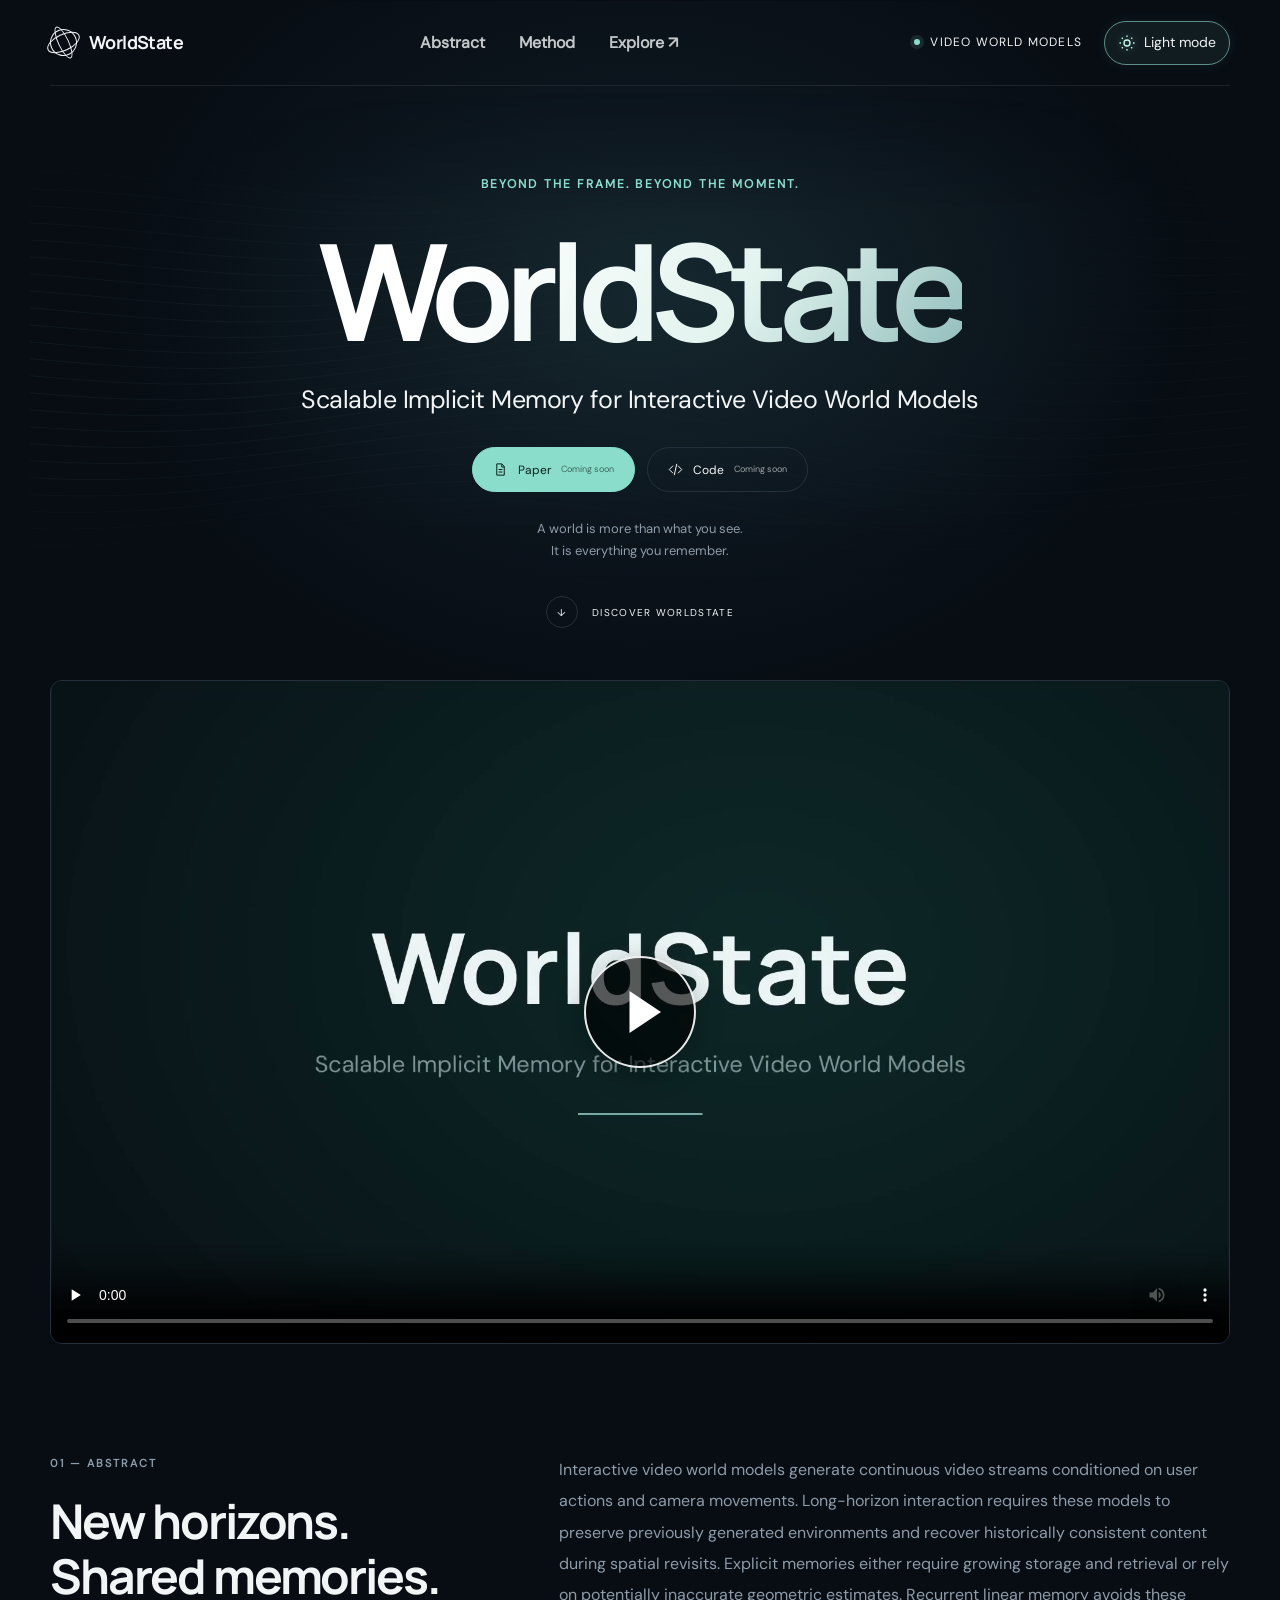
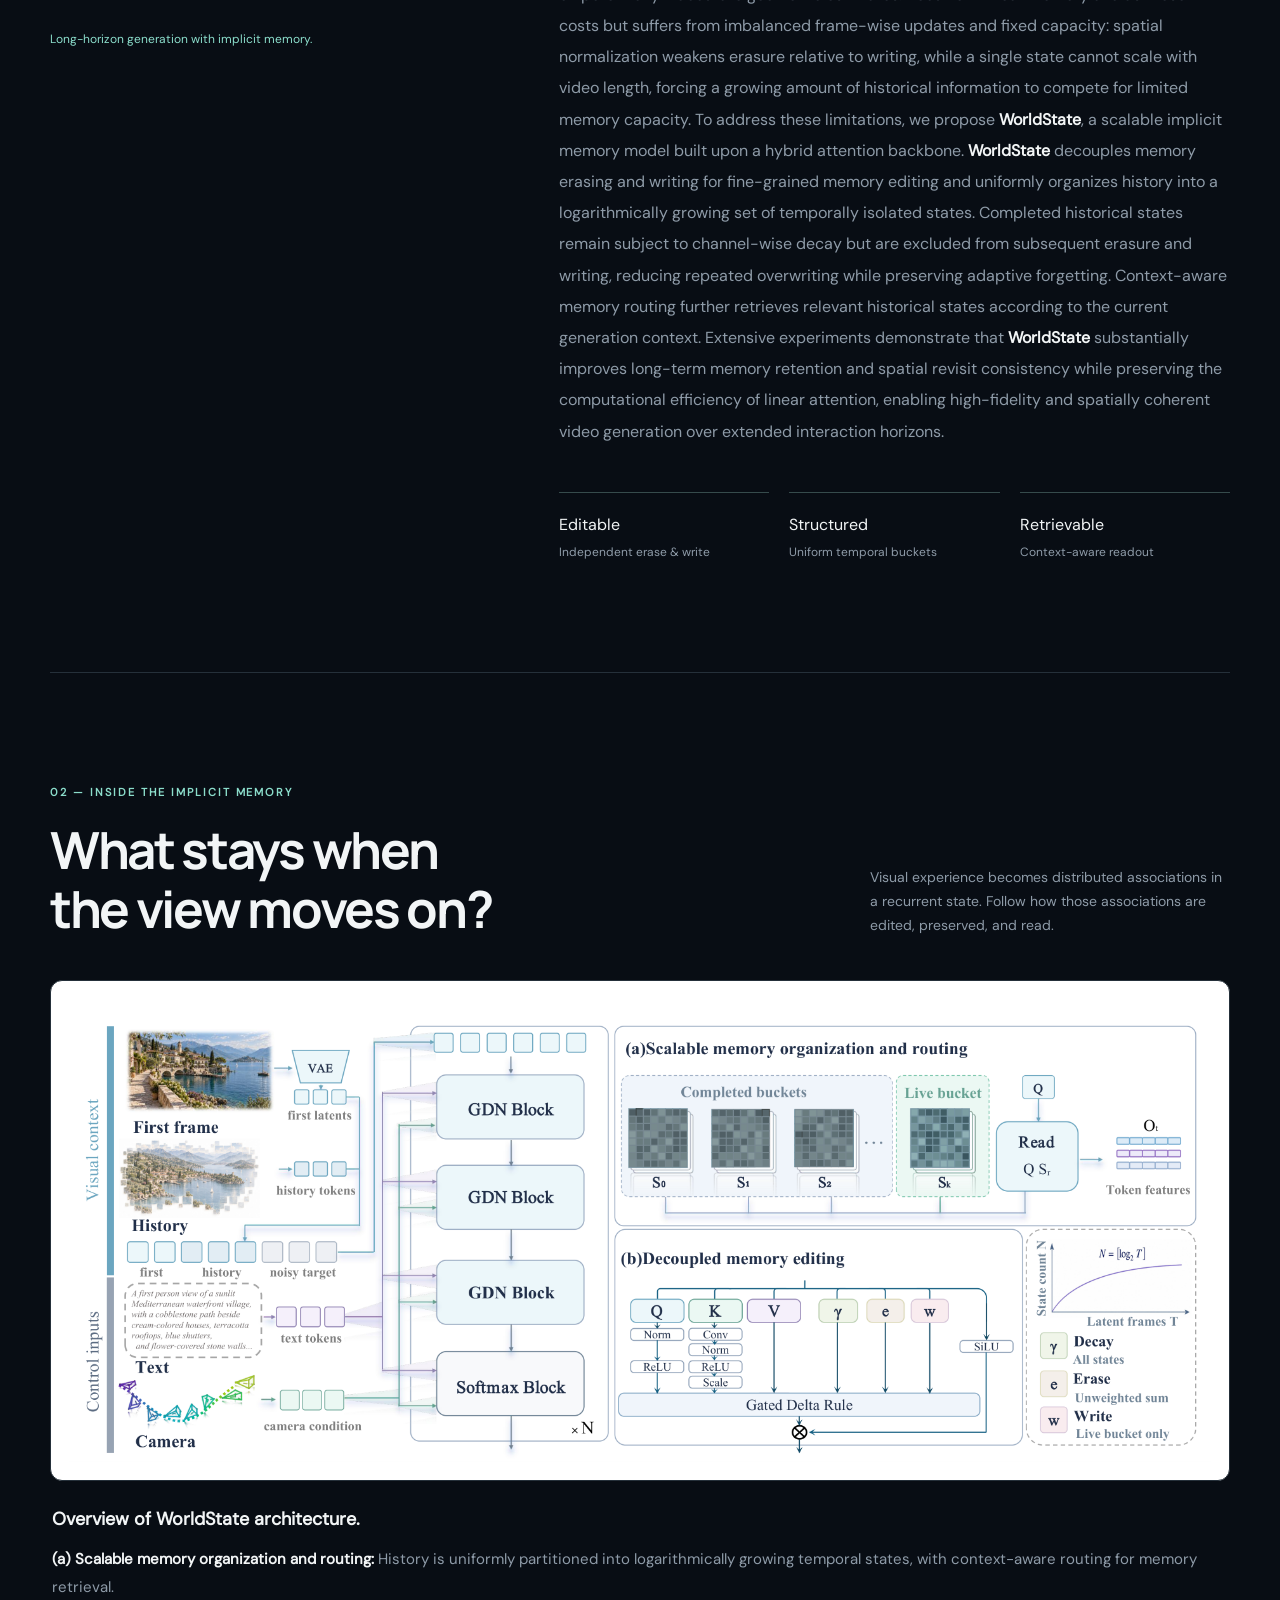
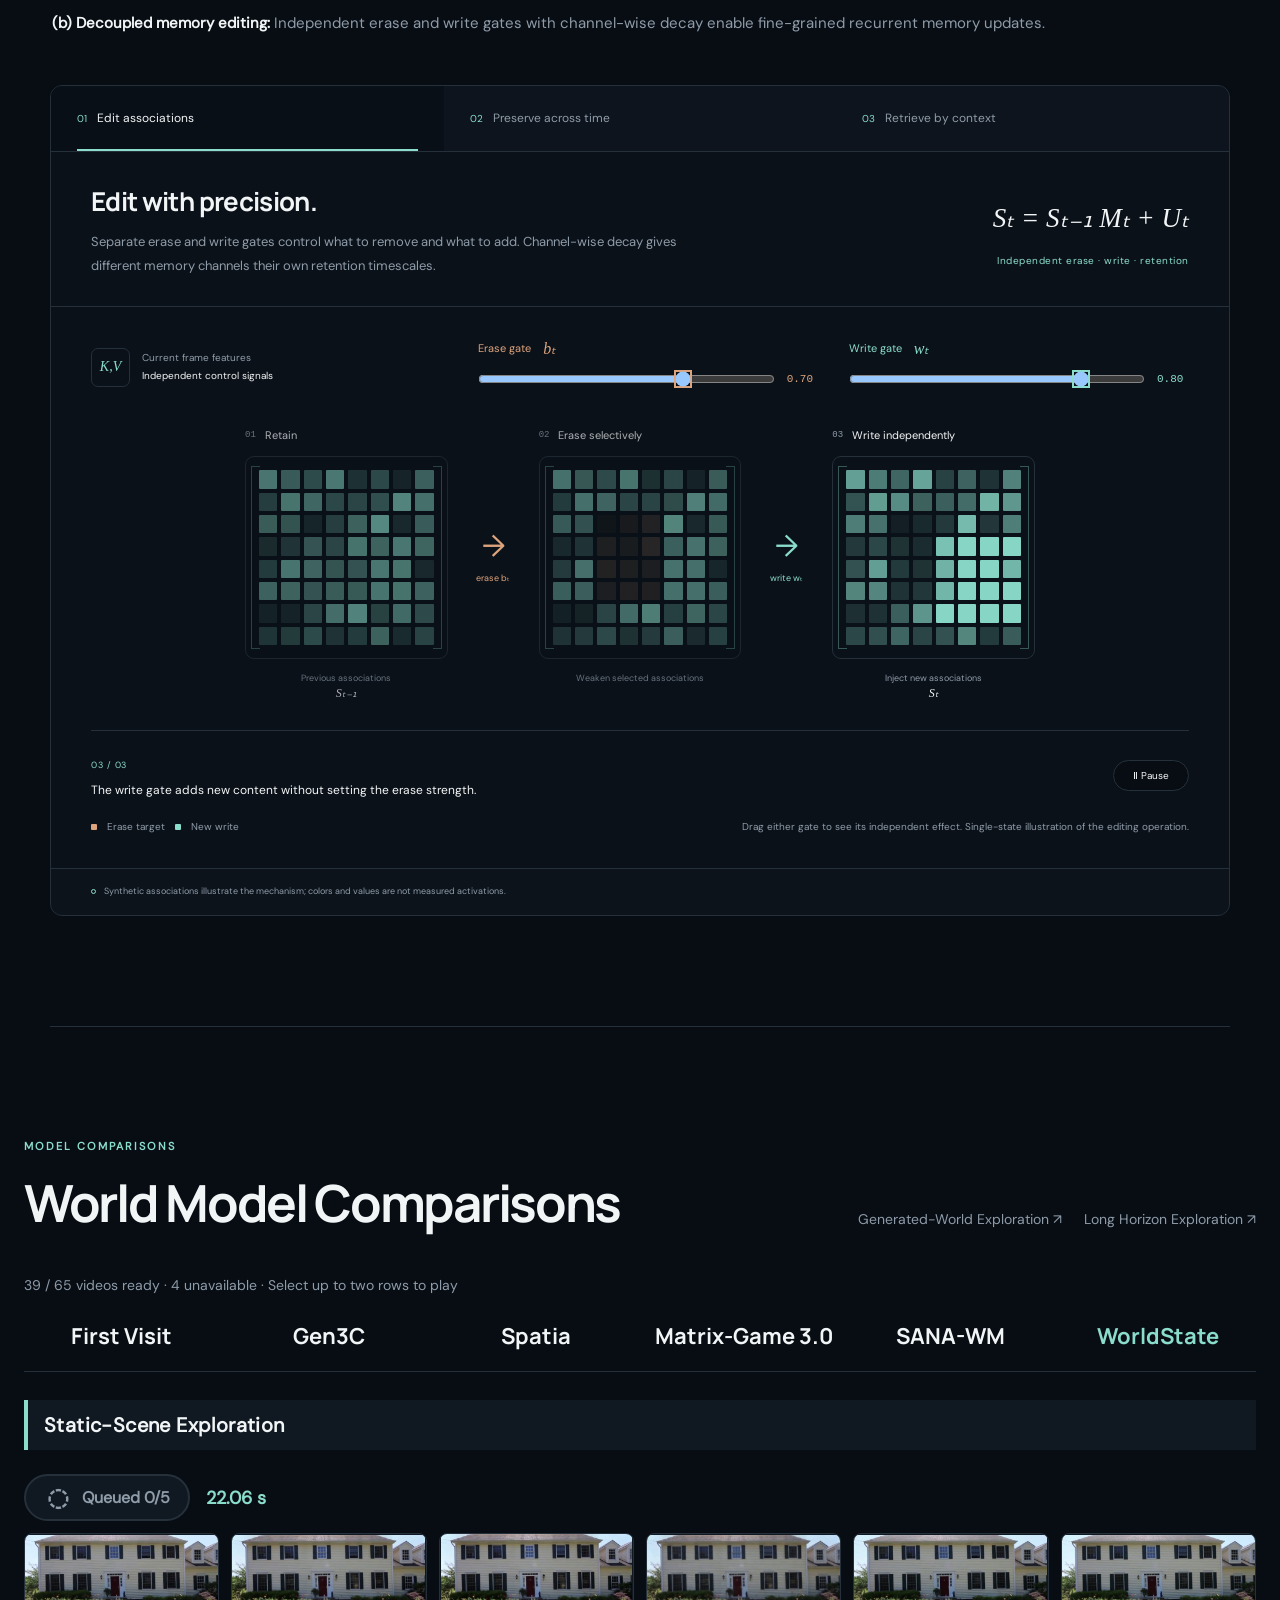
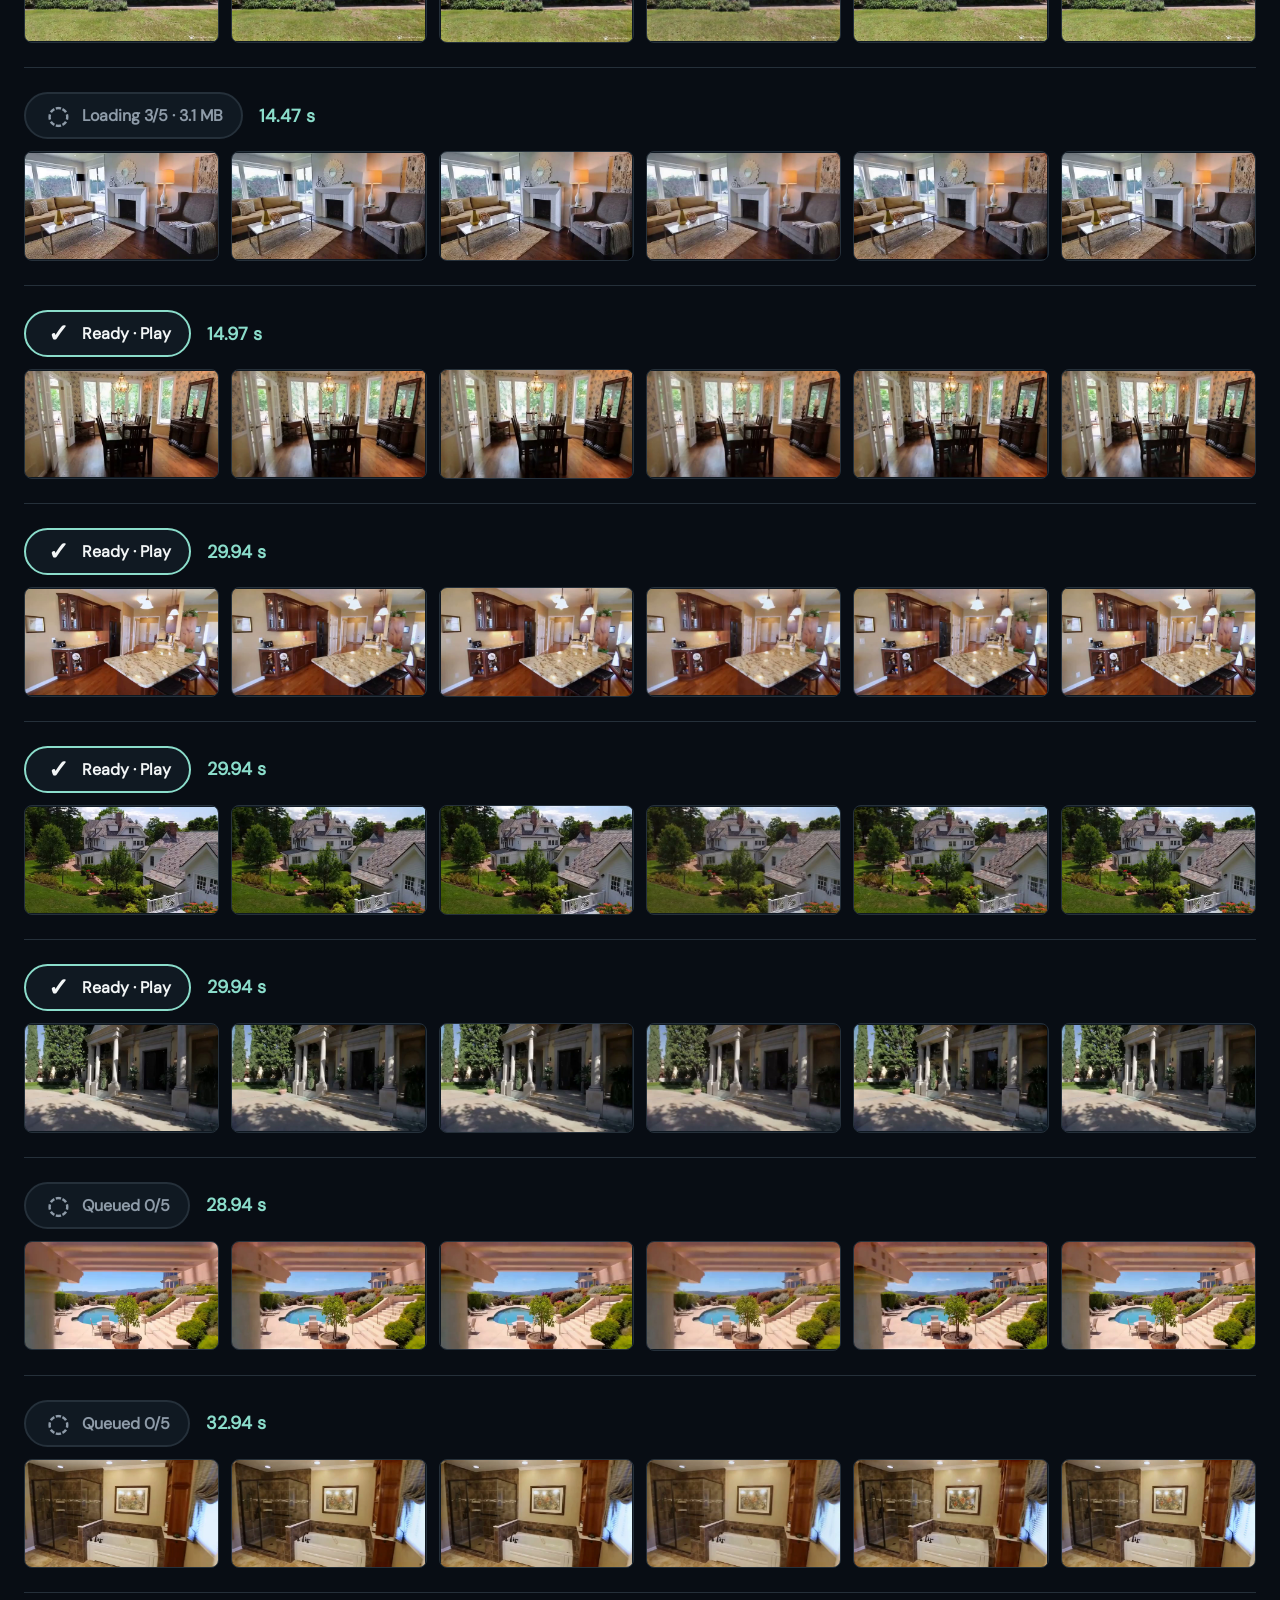
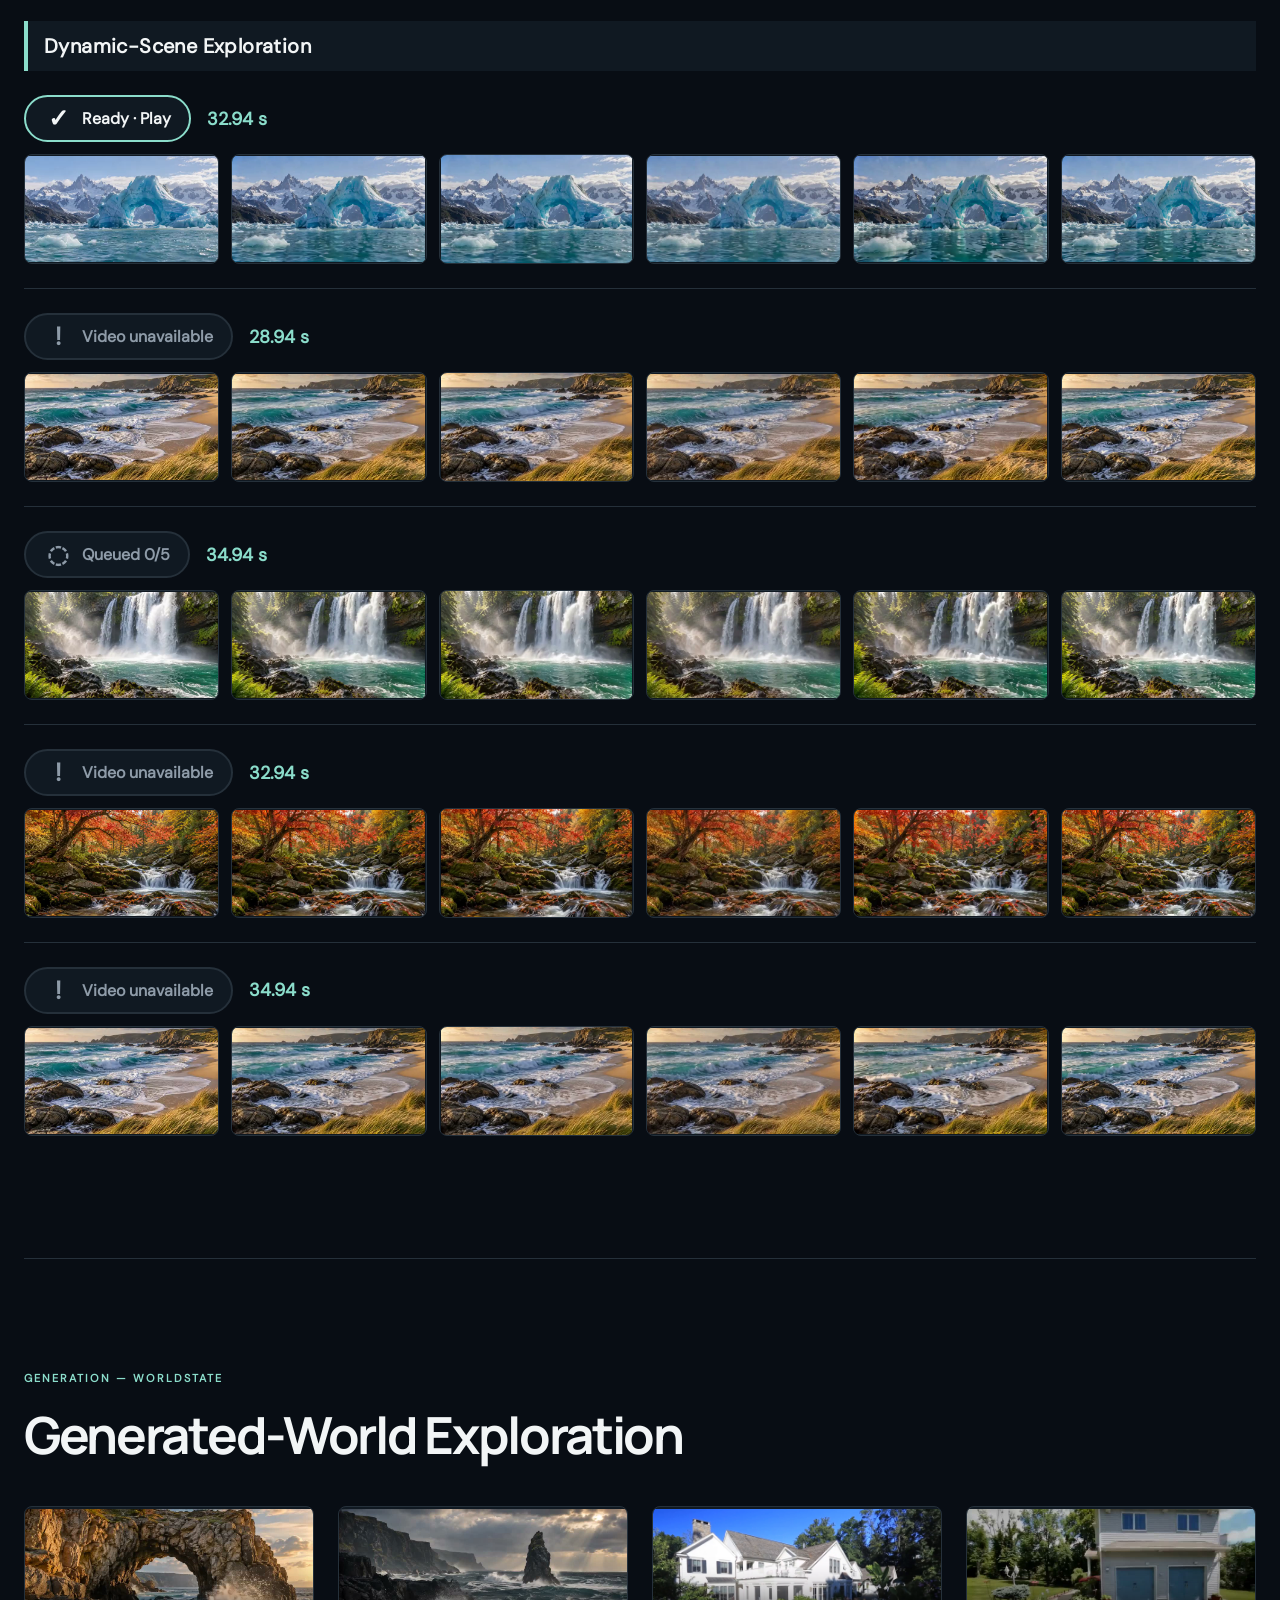
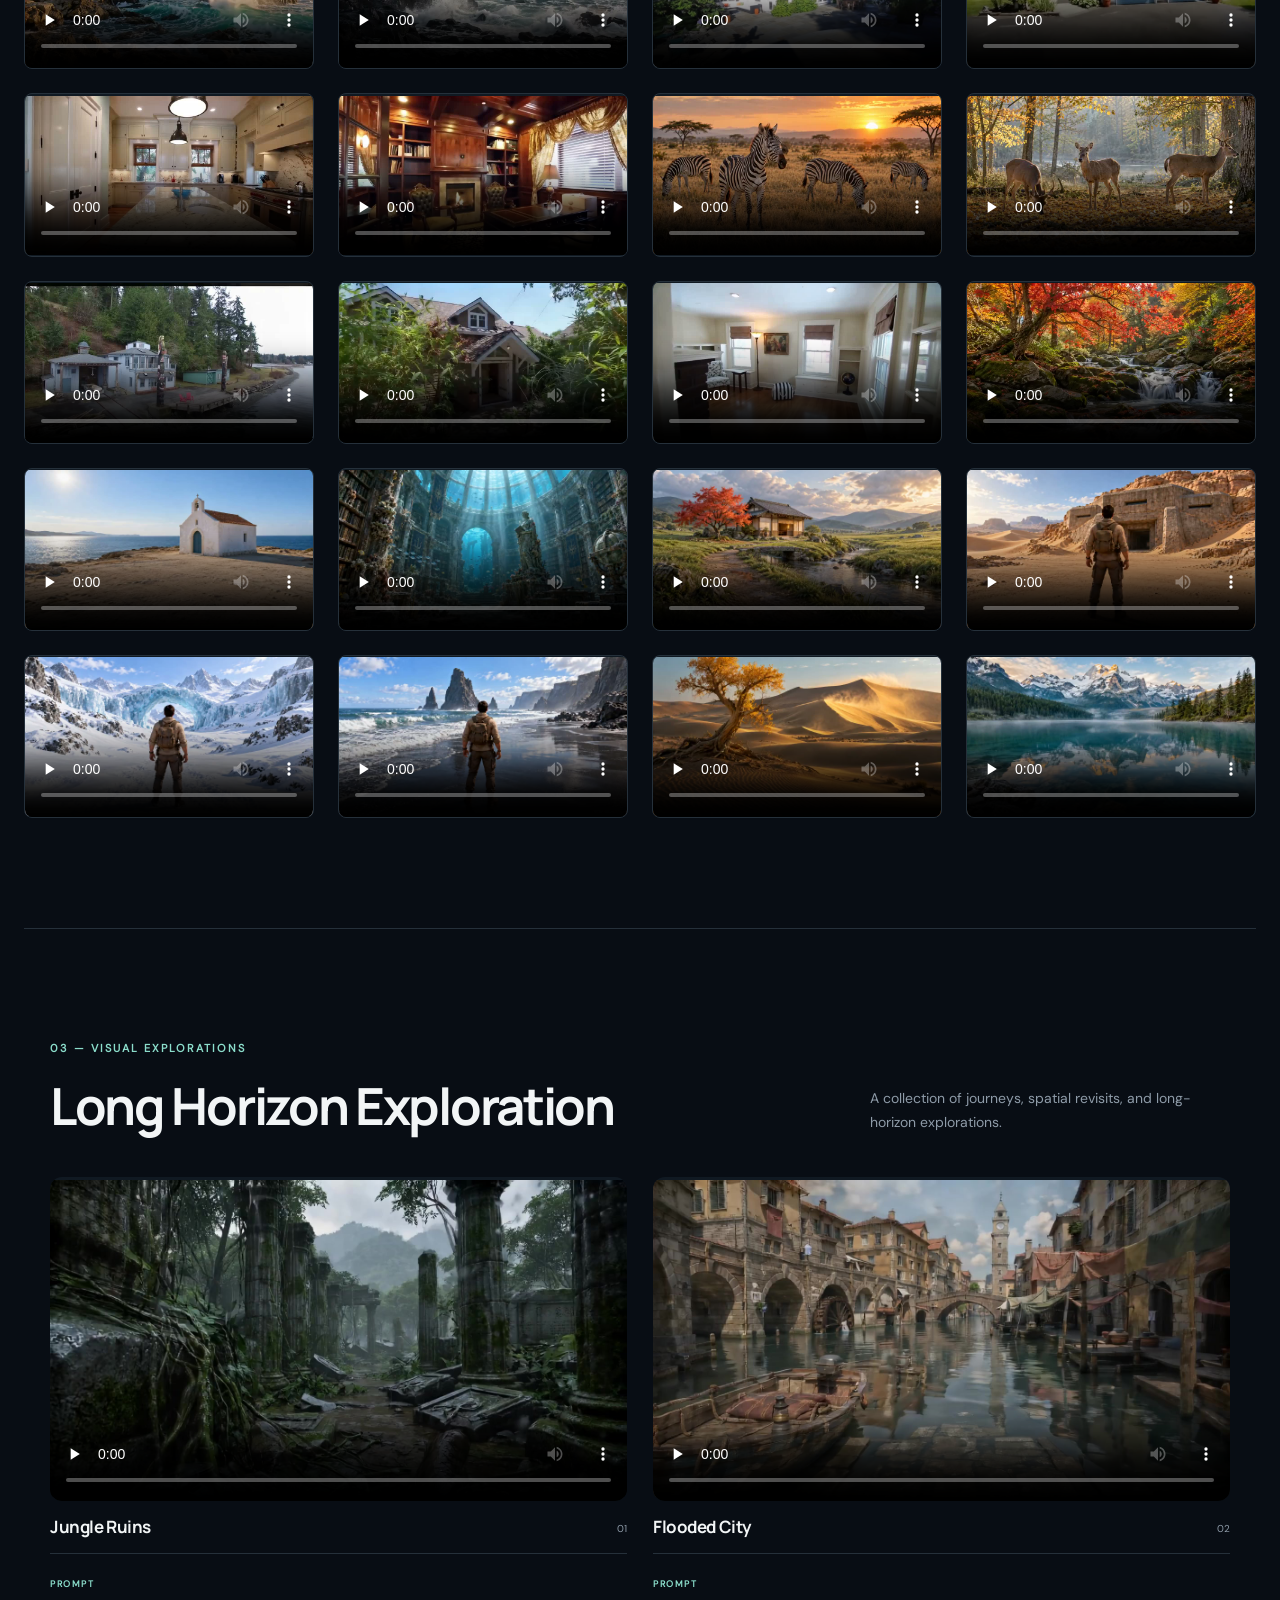
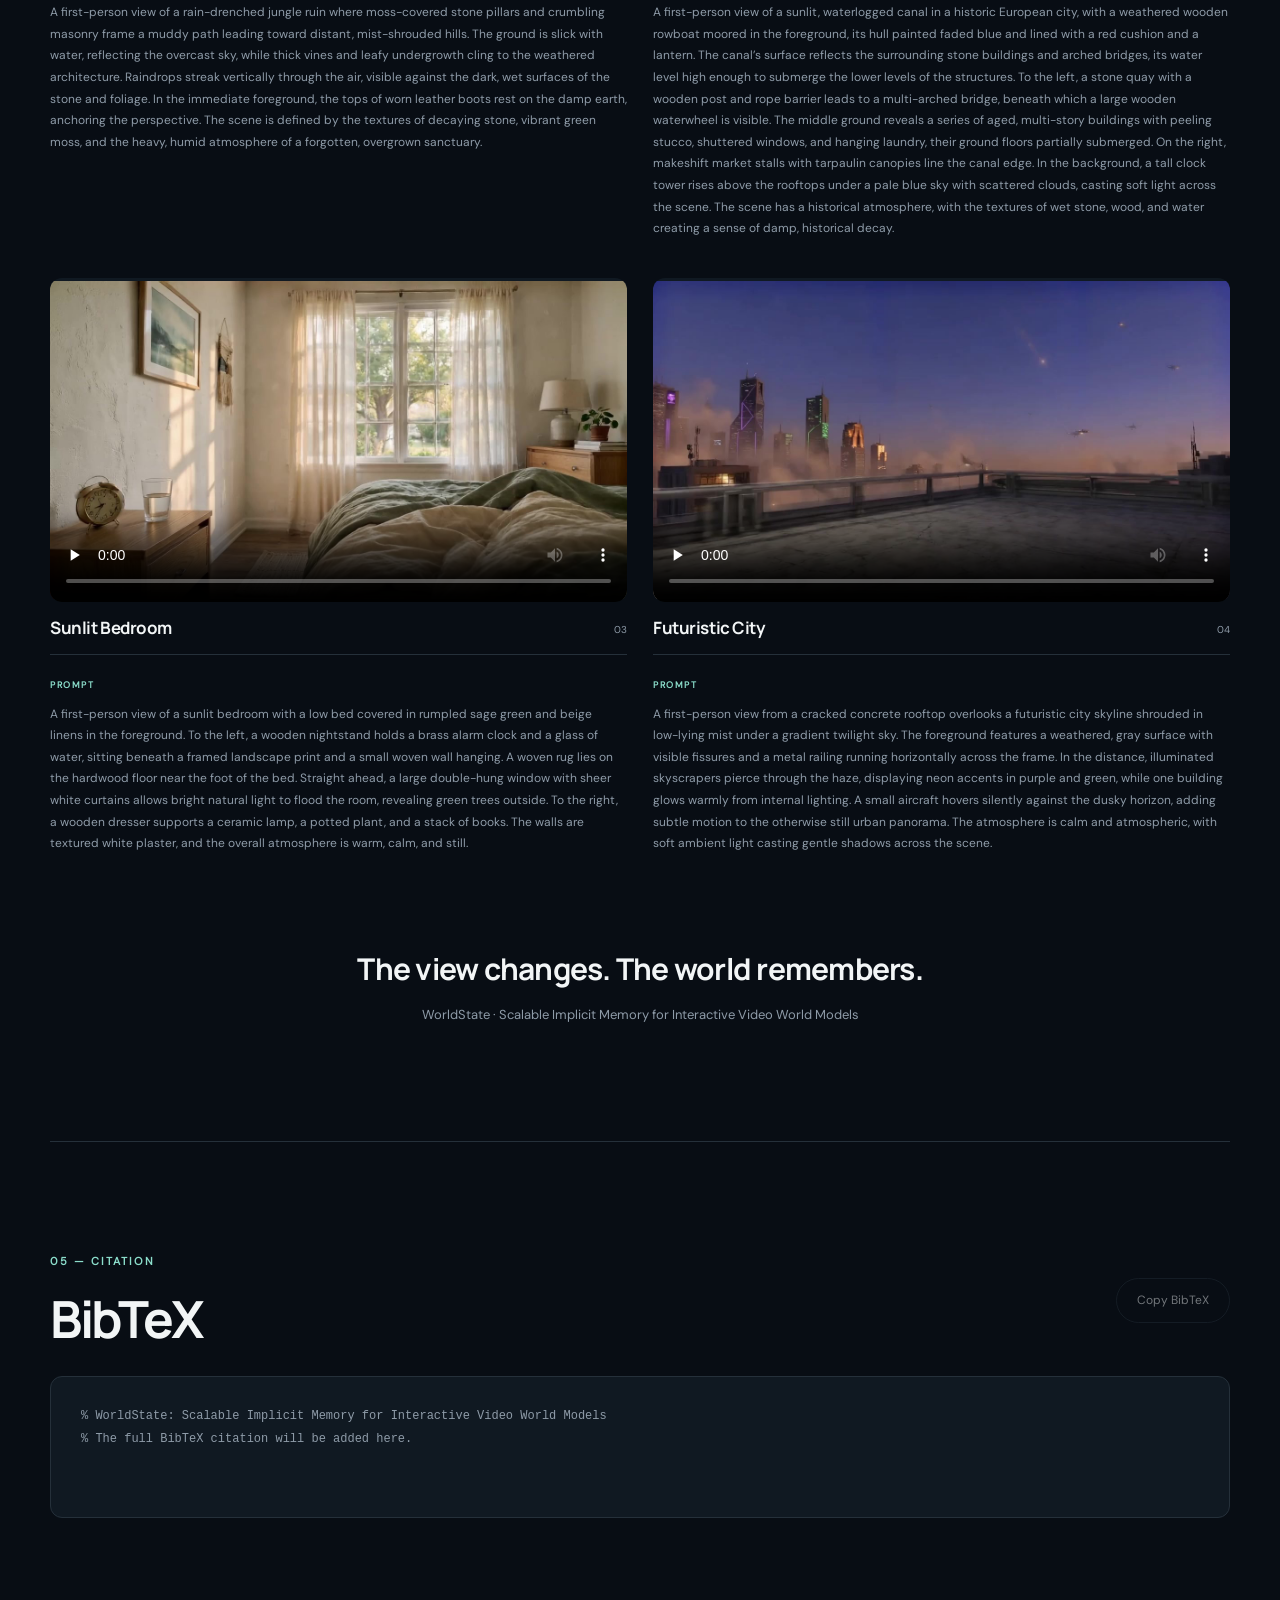
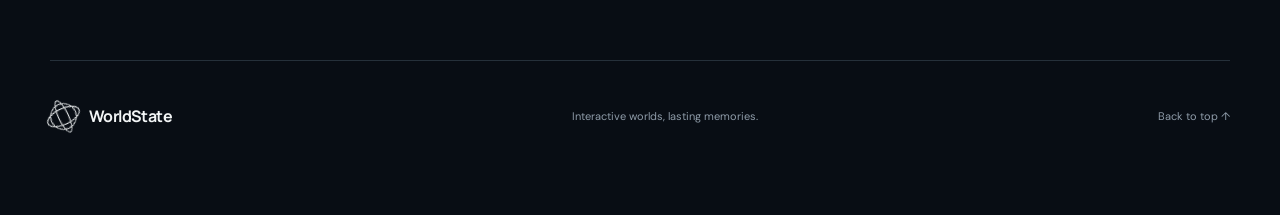
==== cinema.html @ dc85b0ac "Support inline comparison playback in sandboxed mirrors" ====
<!doctype html>
<html lang="en" data-theme="cinema">
<head>
<meta charset="utf-8">
<meta name="viewport" content="width=device-width, initial-scale=1">
<meta name="description" content="WorldState: Scalable Implicit Memory for Interactive Video World Models.">
<meta name="theme-color" content="#080d14">
<title>WorldState: Scalable Implicit Memory for Interactive Video World Models</title>
<script src="theme.js?v=2"></script>
<link rel="icon" href="assets/favicon.svg" type="image/svg+xml">
<link rel="stylesheet" href="styles.css?v=20260926-inline-videos">
<link rel="stylesheet" href="implicit.css?v=3">
<link rel="stylesheet" href="title.css?v=8">
<script src="title.js?v=3" defer></script>
<script src="content.js?v=20260926-gallery-order" defer></script>
<script src="implicit.js?v=20260921" defer></script>
<script src="video-preload.js?v=20260926-sandbox" defer></script>
<script src="video-loops.js?v=20260926-sandbox" defer></script>
<script src="app.js?v=20260926-inline-videos" defer></script>
</head>
<body>
<div id="app"></div>
<noscript><h1>WorldState: Scalable Implicit Memory for Interactive Video World Models</h1><p>Please enable JavaScript to view this interactive project page.</p></noscript>
</body>
</html>
---- styles.css ----
@font-face{font-family:DM;src:url('assets/dm-sans.ttf')}@font-face{font-family:Manrope;src:url('assets/manrope.ttf');font-weight:600 800}
:root{--bg:#f8f7f3;--ink:#252d28;--muted:#70766f;--accent:#718761;--line:#dfe2d8;--panel:#efefe8;--max:1180px;--radius:14px}
*{box-sizing:border-box}html{scroll-behavior:smooth;scroll-padding-top:95px}body{margin:0;background:var(--bg);color:var(--ink);font:16px/1.7 DM,Arial,sans-serif}button,a,input{-webkit-tap-highlight-color:transparent}button,input{font:inherit}button,a{touch-action:manipulation}button{cursor:pointer}a{color:inherit;text-decoration:none}button{color:inherit}img{max-width:100%;display:block}button:focus-visible,a:focus-visible,input:focus-visible{outline:3px solid var(--accent);outline-offset:5px}::selection{background:#b5caaa;color:#18261b}h1,h2,h3,p{margin:0}h1,h2,h3{font-family:Manrope,Arial,sans-serif;line-height:1.15}h1{letter-spacing:-.065em}h2{font-size:clamp(34px,4vw,52px);letter-spacing:-.045em}h3{font-size:23px;letter-spacing:-.025em}.wrap{width:min(var(--max),calc(100% - 100px));margin:auto}.eyebrow{font-size:11px;letter-spacing:.18em;text-transform:uppercase;font-weight:bold}.muted{color:var(--muted)}.skip{position:fixed;top:-100px;left:20px;z-index:99;padding:10px;background:var(--bg)}.skip:focus{top:10px}
.site-nav{height:86px;display:flex;align-items:center;justify-content:space-between;border-bottom:1px solid var(--line);position:relative;z-index:10}.brand{font-family:Manrope,sans-serif;display:flex;align-items:center;gap:12px;font-size:18px;letter-spacing:-.6px}.brand-mark{width:27px;height:27px;display:inline-block;position:relative;border:1.4px solid currentColor;border-radius:50%;transform:rotate(-25deg)}.brand-mark:before,.brand-mark:after{content:'';position:absolute;border:1.1px solid currentColor;border-radius:50%;inset:4px -5px}.brand-mark:after{inset:-5px 7px}.nav-links{display:flex;gap:32px;font-size:12px}.nav-links a{color:var(--muted);transition:color .2s}.nav-links a:hover{color:var(--ink)}.nav-end{display:flex;align-items:center;gap:10px;font-size:10px;letter-spacing:.14em}.status-dot{width:6px;height:6px;border-radius:50%;background:var(--accent);box-shadow:0 0 0 4px color-mix(in srgb,var(--accent) 12%,transparent)}
.hero{position:relative;padding:90px 0 64px}.hero h1{font-size:clamp(74px,9.5vw,136px);line-height:1.07}.hero .subtitle{font-size:clamp(21px,2.7vw,34px);line-height:1.4;font-weight:400;letter-spacing:-.035em;margin-top:16px}.hero .eyebrow{margin-bottom:24px}.hero-description{max-width:430px;color:var(--muted);font-size:15px}.resource-links{display:flex;gap:12px;margin-top:30px;flex-wrap:wrap}.pill{display:inline-flex;align-items:center;justify-content:center;gap:10px;border:1px solid var(--line);background:transparent;min-height:45px;padding:9px 20px;border-radius:30px;font-size:12px;transition:transform .2s,background .2s}.pill:hover{transform:translateY(-2px);background:var(--panel)}.pill.primary{color:var(--bg);background:var(--ink);border-color:var(--ink)}.pill small{font-size:9px;opacity:.62}.pill svg{width:15px;height:15px}.hero-authors{font-size:13px;margin-top:16px;color:var(--muted)}.hero-bottom{display:flex;align-items:end;justify-content:space-between;margin-top:40px}.scroll-cue{font-size:10px;letter-spacing:.13em;display:flex;align-items:center;gap:14px}.scroll-cue span{display:inline-flex;justify-content:center;align-items:center;width:32px;height:32px;border:1px solid var(--line);border-radius:50%}
.cover-strip{position:relative;border-radius:var(--radius);overflow:hidden;aspect-ratio:2.9;background:var(--panel)}.cover-strip img{width:100%;height:100%;object-fit:cover;object-position:center 58%;transition:transform 1.2s}.cover-strip:hover img{transform:scale(1.025)}.cover-caption{position:absolute;bottom:22px;left:26px;color:#fff;font-size:11px;letter-spacing:.12em;text-shadow:0 1px 8px #000}.cover-tag{position:absolute;top:20px;right:20px;padding:5px 10px;background:#182a2355;backdrop-filter:blur(15px);border:1px solid #ffffff44;border-radius:20px;color:#fff;font-size:10px;letter-spacing:.04em}.strip-footer{display:flex;justify-content:space-between;font-size:10px;color:var(--muted);margin-top:12px;letter-spacing:.05em}.section{padding:110px 0;border-bottom:1px solid var(--line)}.section-heading{display:flex;justify-content:space-between;align-items:end;gap:35px;margin-bottom:42px}.section-heading .eyebrow{margin-bottom:18px;color:var(--accent)}.section-heading p{max-width:360px;color:var(--muted);font-size:14px}.abstract-grid{display:grid;grid-template-columns:1fr 1.65fr;gap:90px}.abstract-grid h2{margin-top:20px}.abstract-copy{font-size:16px;line-height:1.95;color:var(--muted)}.abstract-copy strong{color:var(--ink);font-weight:600}.abstract-kicker{font-size:12px;color:var(--accent);margin-top:26px}.principles{display:grid;grid-template-columns:repeat(3,1fr);margin-top:45px;gap:20px}.principle{border-top:1px solid var(--line);padding-top:18px;font-size:12px}.principle b{display:block;color:var(--ink);font-weight:400;font-size:16px;margin-bottom:4px}.principle span{color:var(--muted)}
.method-shell{border:1px solid var(--line);border-radius:var(--radius);background:var(--panel);overflow:hidden}.method-tabs{display:flex;border-bottom:1px solid var(--line)}.method-tab{flex:1;text-align:left;border:0;background:none;padding:22px 26px;color:var(--muted);font-size:12px;position:relative}.method-tab[aria-selected=true]{color:var(--ink);background:color-mix(in srgb,var(--bg) 65%,transparent)}.method-tab[aria-selected=true]:after{content:'';position:absolute;bottom:0;height:2px;left:26px;right:26px;background:var(--accent)}.method-tab span{display:inline-block;font-size:10px;color:var(--accent);margin-right:10px}.method-body{display:grid;grid-template-columns:1.05fr 1fr;gap:65px;align-items:center;padding:55px}.method-copy p{color:var(--muted);font-size:14px;margin:20px 0}.method-formula{font-family:Georgia,serif;font-size:27px;font-style:italic;margin:26px 0}.method-note{font-size:10px;letter-spacing:.05em;color:var(--accent)}.memory-viz{min-height:235px;display:flex;flex-direction:column;justify-content:center;position:relative}.viz-top{display:flex;justify-content:space-between;font-size:9px;letter-spacing:.14em;margin-bottom:25px;color:var(--muted)}.buckets{display:flex;gap:12px;align-items:end;height:105px}.bucket{border:1px solid color-mix(in srgb,var(--accent) 38%,transparent);background:color-mix(in srgb,var(--accent) 8%,transparent);border-radius:7px;flex:1;height:91px;padding:11px 7px;position:relative;transition:transform .6s,background .6s,box-shadow .6s}.bucket:after{content:attr(data-label);position:absolute;bottom:-26px;width:100%;left:0;text-align:center;font-size:9px;color:var(--muted)}.bucket:last-child{border-style:dashed}.cells{display:grid;grid-template-columns:repeat(3,1fr);gap:4px;height:100%}.cells i{background:var(--accent);border-radius:2px;opacity:.16}.cells i:nth-child(3n){opacity:.42}.cells i:nth-child(4n){opacity:.7}.bucket.active{background:color-mix(in srgb,var(--accent) 24%,var(--bg));transform:translateY(-9px);box-shadow:0 9px 24px color-mix(in srgb,var(--accent) 15%,transparent)}.viz-route{border-top:1px solid var(--line);margin-top:47px;display:flex;justify-content:space-between;align-items:center;padding-top:18px;font-size:10px;color:var(--muted)}.query-node{color:var(--accent);border:1px solid var(--accent);padding:3px 10px;border-radius:5px}.method-disclosure{border-top:1px solid var(--line);padding:18px 25px;font-size:12px}.method-disclosure summary{cursor:pointer;list-style:none;color:var(--muted)}.method-disclosure summary:after{content:'＋';float:right}.method-disclosure[open] summary:after{content:'−'}.method-disclosure img{margin-top:25px;border-radius:8px;background:#fff;width:100%}.diagram-caption{font-size:11px;color:var(--muted);margin-top:14px}
.filter-row{display:flex;gap:8px;margin-bottom:32px;flex-wrap:wrap}.filter{border:1px solid transparent;border-radius:30px;padding:7px 18px;background:none;color:var(--muted);font-size:11px}.filter[aria-pressed=true]{border-color:var(--ink);color:var(--ink)}.video-grid{display:grid;grid-template-columns:repeat(2,1fr);gap:38px 26px}.video-card{min-width:0}.video-card[hidden]{display:none}.video-cover{position:relative;display:block;width:100%;padding:0;aspect-ratio:16/9;overflow:hidden;border:0;border-radius:var(--radius);background:var(--panel);text-align:left}.video-cover img{width:100%;height:100%;object-fit:cover;transition:transform .75s}.video-cover:hover img{transform:scale(1.045)}.video-cover:after{content:'';position:absolute;inset:0;background:linear-gradient(transparent 60%,#06181c55)}.play-icon{position:absolute;left:20px;bottom:20px;z-index:1;background:#ffffff26;border:1px solid #ffffff66;color:#fff;border-radius:50%;width:39px;height:39px;display:grid;place-items:center;font-size:13px;backdrop-filter:blur(8px)}.video-cover .cover-tag{font-size:9px;top:14px;right:14px}.video-meta{display:flex;align-items:start;justify-content:space-between;margin-top:16px;gap:15px}.video-meta h3{font-size:17px}.video-meta p{font-size:11px;color:var(--muted);margin-top:5px}.video-number{font-size:10px;color:var(--muted);padding-top:3px}.gallery-note{font-size:11px;color:var(--muted);margin-top:32px}.wide-callout{padding:65px 0 5px;text-align:center}.wide-callout p{font-size:13px;color:var(--muted);margin-top:18px}.wide-callout h3{font-size:30px}.footer{display:flex;justify-content:space-between;align-items:center;padding:42px 0 85px;font-size:11px;color:var(--muted)}.footer .brand{font-size:16px;color:var(--ink)}.footer a:hover{color:var(--accent)}
.design-switch{position:fixed;bottom:20px;left:50%;transform:translateX(-50%);display:flex;gap:3px;padding:5px;border-radius:30px;border:1px solid var(--line);background:color-mix(in srgb,var(--bg) 88%,transparent);backdrop-filter:blur(20px);box-shadow:0 5px 28px #0000000b;z-index:30;white-space:nowrap}.design-switch a{font-size:10px;padding:6px 13px;border-radius:20px;color:var(--muted)}.design-switch a.active{background:var(--ink);color:var(--bg)}.design-switch .switch-home{border-right:1px solid var(--line);border-radius:0;padding-right:14px}.reveal{opacity:1;transform:none}.js-motion .reveal{opacity:0;transform:translateY(24px);transition:opacity .8s,transform .8s}.js-motion .reveal.visible{opacity:1;transform:none}.toast{position:fixed;left:50%;bottom:86px;transform:translate(-50%,15px);opacity:0;pointer-events:none;background:var(--ink);color:var(--bg);padding:13px 22px;border-radius:10px;font-size:12px;z-index:50;transition:.25s;max-width:calc(100% - 40px);width:max-content}.toast.show{opacity:1;transform:translate(-50%,0)}
dialog{background:var(--bg);color:var(--ink);border:1px solid var(--line);padding:0;border-radius:16px;max-width:min(920px,calc(100vw - 32px));width:920px;max-height:90vh;overflow:auto}dialog::backdrop{background:#050d18cc;backdrop-filter:blur(10px)}.dialog-media{position:relative;background:#0c1015}.dialog-media img,.dialog-media video{width:100%;aspect-ratio:16/9;object-fit:contain}.dialog-close{position:absolute;z-index:2;top:14px;right:14px;border:1px solid #ffffff66;color:#fff;background:#13201caa;border-radius:50%;width:38px;height:38px;font-size:23px}.dialog-copy{padding:25px 30px}.dialog-copy p{font-size:13px;color:var(--muted);margin-top:10px}.dialog-copy .eyebrow{color:var(--accent);margin-bottom:12px}
/* 01 — Fieldnotes: warm paper, editorial typography, generous margins. */
.editorial .hero{padding-top:70px}.editorial .hero h1{font-family:Georgia,'Times New Roman',serif;font-weight:400;letter-spacing:-.065em}.editorial .hero .subtitle{max-width:730px;font-family:DM,sans-serif;font-size:29px}.editorial .hero-title-row{display:flex;align-items:center;justify-content:space-between}.editorial .orbit-art{width:180px;height:180px;margin:0 40px 0 20px;color:#8c9b7b;flex-shrink:0}.editorial .abstract-grid h2{font-family:Georgia,serif;font-weight:400;font-size:49px;letter-spacing:-.055em}.editorial .hero-bottom{margin-top:0}.editorial .hero-description{font-size:13px;text-align:right;max-width:280px}.editorial .hero-actions-row{display:flex;align-items:center;justify-content:space-between}.editorial .hero-actions-row .resource-links{margin-top:26px}.editorial .hero .scroll-cue{margin-top:22px}.orbit-art{animation:orbit-spin 70s linear infinite}.orbit-art ellipse,.orbit-art circle{fill:none;stroke:currentColor;stroke-width:.6}.orbit-art .orb-dot{fill:currentColor;stroke:0}@keyframes orbit-spin{to{transform:rotate(360deg)}}
/* 02 — Afterglow: large cinematic title, ambient light, widescreen gallery. */
.cinema{--bg:#080d14;--ink:#f2f5f6;--muted:#8e9ba8;--accent:#8bddcb;--line:#25303a;--panel:#101922;--radius:12px}.cinema .site-nav{border-color:#ffffff16}.cinema .hero{text-align:center;padding:88px 0 52px}.cinema .hero:before{content:'';position:absolute;inset:-85px -45px -70px;pointer-events:none;z-index:-1;background:radial-gradient(ellipse at 50% 40%,#315e7130,transparent 65%)}.cinema .hero h1{font-size:clamp(75px,10.5vw,150px);letter-spacing:-.07em;background:linear-gradient(140deg,#fff 22%,#def6f0 65%,#6fabb2);background-clip:text;color:transparent}.cinema .hero .subtitle{font-family:DM,sans-serif;font-size:25px;max-width:650px;margin:20px auto 0;letter-spacing:-.02em}.cinema .hero .eyebrow{color:var(--accent)}.cinema .resource-links{justify-content:center}.cinema .hero-description{margin:26px auto 0;max-width:500px;font-size:13px}.cinema .hero-bottom{justify-content:center;margin-top:34px}.cinema .cover-strip{aspect-ratio:2.5;border:1px solid #ffffff20;box-shadow:0 20px 100px #14435430}.cinema .cover-strip img{object-position:center 52%;filter:saturate(.75) brightness(.8)}.cinema .cover-strip:after{content:'';position:absolute;inset:0;background:linear-gradient(transparent 50%,#080d1477)}.cinema .cover-caption{z-index:1}.cinema .cover-crosshair{position:absolute;top:50%;left:50%;transform:translate(-50%,-50%);width:48px;height:48px;z-index:1;border:1px solid #ffffff44;border-radius:50%;display:grid;place-items:center;color:#fff9;font-size:20px}.cinema .abstract-grid{grid-template-columns:1fr 1.6fr}.cinema .abstract-grid h2{font-size:48px}.cinema .video-card:first-child{grid-column:1/-1}.cinema .video-card:first-child .video-cover{aspect-ratio:2.35}.cinema .video-cover img{filter:saturate(.8)}.cinema .filter[aria-pressed=true]{background:var(--accent);color:#10211f;border-color:var(--accent)}.cinema .section-heading .eyebrow{color:var(--accent)}.cinema .pill.primary{background:var(--accent);border-color:var(--accent);color:#0b211d}.cinema .principle{border-top-color:#364b4c}
/* 03 — Atlas: sky blue, floating spatial frames, soft technical precision. */
.atlas{--bg:#f5f8ff;--ink:#223958;--muted:#748299;--accent:#5a82ce;--line:#d9e3f1;--panel:#eaf0fa;--radius:20px}.atlas .hero{text-align:center;padding:83px 0 40px;isolation:isolate}.atlas .hero:before{content:'';position:absolute;inset:-87px -50px -80px;background:radial-gradient(ellipse at 50% 25%,#d8e6ff99,transparent 65%);z-index:-1}.atlas .hero .eyebrow{color:var(--accent)}.atlas .hero h1{font-size:clamp(80px,10vw,142px);color:#29476f;letter-spacing:-.07em}.atlas .hero .subtitle{font-family:DM,sans-serif;font-size:26px;max-width:680px;margin:20px auto 0}.atlas .resource-links{justify-content:center}.atlas .hero-description{margin:20px auto 0;font-size:13px;max-width:470px}.atlas .hero-bottom{display:none}.atlas .pill.primary{background:#29476f;border-color:#29476f;color:#fff}.atlas .pill{background:#ffffff80;border-color:#cddbef}.atlas-stage{position:relative;height:365px;display:flex;justify-content:center;align-items:center;perspective:1000px;margin:15px 0 0}.atlas-stage:before{content:'';position:absolute;inset:0;background-image:radial-gradient(#7794b733 .8px,transparent .8px);background-size:20px 20px;mask-image:radial-gradient(ellipse,#000 10%,transparent 72%)}.spatial-frame{position:absolute;width:47%;padding:7px;background:#fff;border:1px solid #d2dfef;border-radius:14px;box-shadow:0 20px 45px #3c63891c}.spatial-frame img{aspect-ratio:16/9;object-fit:cover;border-radius:8px}.spatial-frame.left{width:32%;left:3%;transform:rotate(-9deg) translateY(18px);z-index:1}.spatial-frame.right{width:32%;right:3%;transform:rotate(9deg) translateY(18px);z-index:1}.spatial-frame.center{z-index:2;transform:translateY(-10px);animation:float-frame 8s ease-in-out infinite}.frame-label{display:flex;justify-content:space-between;font-size:9px;letter-spacing:.1em;padding:8px 4px 2px;color:var(--muted)}.spatial-tag{position:absolute;bottom:6px;z-index:3;left:50%;transform:translateX(-50%);padding:8px 18px;border:1px solid #d1e0f1;background:#ffffffd9;backdrop-filter:blur(10px);border-radius:30px;font-size:10px;white-space:nowrap;display:flex;align-items:center;gap:10px}.atlas .abstract-grid{display:block;max-width:820px;margin:auto;text-align:center}.atlas .abstract-grid h2{max-width:600px;margin:18px auto 30px;font-size:48px}.atlas .abstract-copy{text-align:left}.atlas .abstract-kicker{text-align:center}.atlas .principles{text-align:center}.atlas .section-heading{justify-content:center;text-align:center;display:block}.atlas .section-heading p{margin:20px auto 0;max-width:500px}.atlas .method-shell{background:#fff9;box-shadow:0 15px 55px #31578507}.atlas .filter-row{justify-content:center}.atlas .filter[aria-pressed=true]{background:#29476f;border-color:#29476f;color:#fff}.atlas .video-grid{grid-template-columns:repeat(3,1fr);gap:35px 22px}.atlas .video-cover{aspect-ratio:1.45}.atlas .video-meta h3{font-size:15px}.atlas .video-meta p{font-size:10px}.atlas .gallery-note{text-align:center}.atlas .wide-callout{background:linear-gradient(120deg,#e2ecfa,#edf2ff);margin-top:70px;border-radius:20px;padding:45px 20px}.atlas .method-tab[aria-selected=true]{background:#eff4fc}@keyframes float-frame{0%,100%{transform:translateY(-10px)}50%{transform:translateY(-22px)}}
@media(min-width:1500px){.hero h1{font-size:140px}}@media(max-width:1000px){.wrap{width:calc(100% - 56px)}.method-body{gap:35px;padding:35px}.abstract-grid{gap:45px}.editorial .orbit-art{width:140px;height:140px;margin-right:10px}.atlas .video-grid{grid-template-columns:repeat(2,1fr)}.atlas-stage{height:310px}.method-tab{padding:20px 15px}.nav-end{display:none}.hero{padding-top:70px}}
@media(max-width:650px){.wrap{width:calc(100% - 36px)}.site-nav{height:72px}.brand{font-size:16px}.brand-mark{width:22px;height:22px}.nav-links{gap:18px;font-size:10px}.hero{padding:55px 0 35px}.hero h1,.cinema .hero h1,.atlas .hero h1{font-size:clamp(58px,15vw,90px)}.hero .eyebrow{font-size:9px;margin-bottom:20px}.hero .subtitle,.editorial .hero .subtitle,.cinema .hero .subtitle,.atlas .hero .subtitle{font-size:20px;line-height:1.4}.editorial .hero-title-row{display:block}.editorial .orbit-art{display:none}.editorial .hero{padding-top:50px}.editorial .hero-actions-row{display:block}.editorial .hero-description{text-align:left;margin-top:25px;max-width:100%}.editorial .hero .scroll-cue{margin-top:24px}.pill{padding:8px 15px;min-height:42px;font-size:11px}.resource-links{gap:9px;margin-top:25px}.cover-strip,.cinema .cover-strip{aspect-ratio:1.6}.cover-caption{bottom:16px;left:16px;font-size:9px}.cover-tag{top:12px;right:12px;font-size:8px}.strip-footer{font-size:8px;gap:15px}.section{padding:70px 0}.abstract-grid,.cinema .abstract-grid{display:block}.abstract-grid h2,.editorial .abstract-grid h2,.cinema .abstract-grid h2,.atlas .abstract-grid h2{font-size:36px;margin:18px 0 28px}.abstract-copy{font-size:14px;line-height:1.9}.principles{gap:12px;margin-top:30px}.principle b{font-size:13px}.principle span{font-size:10px;line-height:1.4;display:block}.section-heading{display:block;margin-bottom:28px}.section-heading h2{font-size:35px}.section-heading p{margin-top:20px;font-size:13px}.method-tabs{gap:0}.method-tab{padding:15px 10px;font-size:10px;line-height:1.5}.method-tab span{display:block}.method-tab[aria-selected=true]:after{left:10px;right:10px}.method-body{grid-template-columns:1fr;padding:28px 24px;gap:25px}.method-copy h3{font-size:24px}.method-copy p{font-size:13px}.method-formula{font-size:23px}.memory-viz{min-height:215px}.method-disclosure{padding:17px;font-size:10px}.video-grid,.atlas .video-grid{grid-template-columns:1fr;gap:30px}.cinema .video-card:first-child{grid-column:auto}.cinema .video-card:first-child .video-cover,.atlas .video-cover{aspect-ratio:16/9}.filter{padding:7px 13px;font-size:10px}.video-meta h3,.atlas .video-meta h3{font-size:17px}.footer{padding:35px 0 95px;gap:20px}.footer>span{display:none}.design-switch{bottom:13px}.design-switch a{font-size:9px;padding:7px 10px}.cinema .hero,.atlas .hero{padding:55px 0 30px}.cinema .hero-description,.atlas .hero-description{font-size:12px}.atlas-stage{height:225px;margin-top:0}.spatial-frame{width:65%}.spatial-frame.left,.spatial-frame.right{width:44%}.spatial-frame.left{left:0}.spatial-frame.right{right:0}.frame-label{font-size:6px;padding:5px 2px 0}.spatial-tag{font-size:8px;bottom:0;padding:6px 11px}.atlas .section-heading p{font-size:13px}.atlas .abstract-grid{text-align:left}.atlas .abstract-copy{text-align:left}.atlas .abstract-grid h2{margin:18px 0 28px}.wide-callout h3{font-size:25px}.dialog-copy{padding:23px}.dialog-copy h3{font-size:23px}}
.cinema .hero:before,.atlas .hero:before{left:0;right:0}
@media(prefers-reduced-motion:reduce){html{scroll-behavior:auto}*,*:before,*:after{animation:none!important;transition:none!important}.js-motion .reveal{opacity:1;transform:none}}

/* Refiner comparisons: each source contains two synchronized views. */
.refiner-list{display:grid;gap:48px}
.refiner-card{min-width:0}
.refiner-card-heading{display:flex;justify-content:space-between;align-items:baseline;gap:16px;margin-bottom:20px}
.refiner-card-heading h3{font-family:Manrope,Arial,sans-serif;font-size:22px;letter-spacing:-.6px;margin:0}
.refiner-card-heading>span{color:var(--muted);font-size:11px}
.refiner-labels{display:grid;grid-template-columns:repeat(2,minmax(0,1fr));border:1px solid var(--line);border-bottom:0;border-radius:var(--radius) var(--radius) 0 0;background:var(--panel)}
.refiner-labels>div{padding:15px 20px;display:flex;justify-content:space-between;align-items:center;gap:12px}
.refiner-labels>div+div{border-left:1px solid var(--line)}
.refiner-labels span{font-size:11px;color:var(--muted)}
.refiner-labels strong{font-size:12px;font-weight:500}
.refiner-labels>div+div strong{color:var(--accent)}
.refiner-video{display:block;width:100%;height:auto;aspect-ratio:2560/704;object-fit:contain;background:#080d14;border-radius:0 0 var(--radius) var(--radius)}
.refiner-caption{font-size:11px;color:var(--muted);margin:12px 0 0;text-align:center}
.refiner-caption span{padding:0 12px}
@media(max-width:650px){.refiner-list{gap:32px}.refiner-card-heading{margin-bottom:14px}.refiner-card-heading h3{font-size:18px}.refiner-card-heading>span{font-size:9px}.refiner-labels>div{padding:12px 10px;display:block;text-align:center}.refiner-labels span{display:block;font-size:9px;margin-bottom:3px}.refiner-labels strong{font-size:11px}.refiner-caption{font-size:9px}.refiner-caption span{padding:0 5px}}

/* Reserved paper citation, after all video content. */
.citation-section .section-heading{align-items:center;margin-bottom:28px}
.citation-copy{flex-shrink:0}
.citation-copy:disabled{opacity:.45;cursor:default}
.citation-panel{border:1px solid var(--line);border-radius:var(--radius);background:var(--panel)}
.citation-panel pre{margin:0;padding:28px 30px;min-height:140px;white-space:pre-wrap;overflow-wrap:anywhere;color:var(--muted);font:12px/1.9 ui-monospace,SFMono-Regular,Consolas,monospace}
.citation-panel pre:focus-visible{outline:2px solid var(--accent);outline-offset:4px;border-radius:var(--radius)}
.citation-panel code{font:inherit}
.citation-status{display:block;min-height:22px;margin-top:10px;font-size:11px;color:var(--muted)}
@media(max-width:650px){.citation-section .section-heading{display:flex;gap:18px}.citation-section .section-heading h2{margin-bottom:0}.citation-copy{font-size:10px;padding:8px 12px}.citation-panel pre{padding:22px 18px;font-size:11px}}

/* One project page, with a persistent day/night color mode. */
:root[data-theme="cinema"]{--bg:#080d14;--ink:#f2f5f6;--muted:#8e9ba8;--accent:#8bddcb;--line:#25303a;--panel:#101922;--radius:12px}
html{background:var(--bg)}
.nav-controls{display:flex;align-items:center;gap:22px}
.theme-toggle{display:inline-flex;align-items:center;justify-content:center;gap:8px;min-width:44px;min-height:44px;padding:8px 13px;border:1px solid var(--line);border-radius:24px;background:transparent;color:var(--ink);font-size:12px;white-space:nowrap}
.theme-toggle:hover{background:var(--panel);border-color:var(--accent)}
.theme-toggle svg{width:18px;height:18px;flex-shrink:0}
.theme-moon,.editorial .theme-sun{display:none}
.editorial .theme-moon{display:block}
/* Keep the editorial composition by day and the centered title by night. */
.cinema .hero-title-row,.cinema .hero-actions-row{display:contents}
.cinema .hero .orbit-art{display:none}
.cinema .hero .subtitle{max-width:900px}
.editorial .hero{text-align:left}
.editorial .hero .subtitle{max-width:900px}
.hero .subtitle{text-wrap:balance}
.editorial .memory-title{margin-left:0;margin-right:0}
.editorial .hero-bottom{justify-content:flex-start}
.hero-layout{display:flow-root}
.hero.theme-changing{overflow:clip;will-change:height}
.hero.theme-changing .hero-layout{will-change:opacity,transform,filter;pointer-events:none}
body{transition:background-color .55s ease,color .55s ease}
.site-nav,.theme-toggle,.pill{transition:background-color .45s ease,color .45s ease,border-color .45s ease}
.nav-links{font-size:16px;font-weight:600;gap:34px}
.nav-links a{color:var(--ink);opacity:.8}
.nav-links a:hover{opacity:1}
.nav-end{font-size:12px;letter-spacing:.1em}
.theme-toggle{font-size:14px}
.theme-toggle:disabled{cursor:progress}
.hero .eyebrow{font-size:12px}
@media(max-width:1000px){.nav-controls{gap:12px}.nav-links{gap:24px}}
@media(max-width:650px){
 .site-nav{height:auto;min-height:108px;padding-top:15px;padding-bottom:12px;flex-wrap:wrap;gap:10px 16px}
 .site-nav .brand{font-size:18px}
 .nav-controls{order:2;margin-left:auto;gap:0}
 .theme-toggle{padding:10px}
 .theme-label{display:none}
 .nav-links{order:3;flex-basis:100%;justify-content:center;gap:32px;font-size:14px}
 .nav-links a{min-height:32px;display:inline-flex;align-items:center}
 .hero .eyebrow{font-size:10px}
 .editorial .hero{padding:50px 0 35px}
 .editorial .hero .subtitle{font-size:20px}
 .editorial .hero-description{font-size:12px}
}
@media(prefers-reduced-motion:reduce){body,.site-nav,.theme-toggle,.pill{transition:none}}

/* A steady illuminated mode control, with feedback on hover or keyboard focus. */
.theme-toggle{--mode-light:#c1f8e9;--mode-glow:#8bddcb66;border-color:color-mix(in srgb,var(--accent) 55%,var(--line));background:color-mix(in srgb,var(--accent) 7%,var(--bg));box-shadow:0 0 14px color-mix(in srgb,var(--accent) 8%,transparent);transition:background-color .3s ease,border-color .3s ease,box-shadow .3s ease,color .3s ease}
.editorial .theme-toggle{--mode-light:#526b3b;--mode-glow:#829e5555}
.theme-toggle svg{color:var(--mode-light);opacity:1;stroke-width:1.8;filter:drop-shadow(0 0 4px var(--mode-glow));transform-origin:center;transition:transform .35s cubic-bezier(.2,.8,.2,1),filter .3s ease}
.theme-toggle:disabled{opacity:1}
.theme-toggle:focus-visible{background:color-mix(in srgb,var(--accent) 16%,var(--bg));border-color:var(--accent);box-shadow:0 0 22px color-mix(in srgb,var(--accent) 20%,transparent)}
.theme-toggle:focus-visible svg{transform:rotate(18deg) scale(1.12);filter:drop-shadow(0 0 7px var(--mode-glow))}
@media(hover:hover){
 .theme-toggle:hover{background:color-mix(in srgb,var(--accent) 16%,var(--bg));border-color:var(--accent);box-shadow:0 0 22px color-mix(in srgb,var(--accent) 20%,transparent)}
 .theme-toggle:hover svg{transform:rotate(18deg) scale(1.12);filter:drop-shadow(0 0 7px var(--mode-glow))}
}
@media(prefers-reduced-motion:reduce){.theme-toggle,.theme-toggle svg{transition:none}.theme-toggle:hover svg,.theme-toggle:focus-visible svg{transform:none}}

/* Author-provided architecture, shown before the interactive method stages. */
.architecture-overview{margin:0 0 48px}
.architecture-image{display:block;padding:18px;background:#fff;border:1px solid var(--line);border-radius:var(--radius);overflow:hidden;cursor:zoom-in}
.architecture-image img{display:block;width:100%;height:auto;filter:none}
.architecture-overview figcaption{padding:22px 2px 0;font-size:15px;line-height:1.85;color:var(--muted)}
.architecture-overview strong{color:var(--ink);font-weight:700}
.architecture-caption-heading{display:flex;align-items:baseline;justify-content:space-between;gap:20px;margin-bottom:10px}
.architecture-caption-heading>strong{font-size:18px}
.architecture-caption-heading>a{font-size:14px;color:var(--accent);white-space:nowrap;text-decoration:underline;text-underline-offset:4px}
.architecture-overview figcaption p+p{margin-top:8px}
@media(max-width:650px){.architecture-overview{margin-bottom:32px}.architecture-image{padding:6px}.architecture-overview figcaption{font-size:14px;padding-top:18px}.architecture-caption-heading{align-items:flex-start;flex-direction:column;gap:6px}.architecture-caption-heading>strong{font-size:17px}}

/* Video-first overview and dedicated comparison / short / long collections. */
.architecture-image{cursor:default}
.video-placeholder{aspect-ratio:16/9;display:flex;align-items:center;justify-content:center;flex-direction:column;gap:10px;background:linear-gradient(135deg,color-mix(in srgb,var(--accent) 5%,var(--panel)),var(--panel));border:1px solid var(--line);border-radius:var(--radius);color:var(--muted);font-size:11px;overflow:hidden}
.video-placeholder svg{width:32px;height:26px;color:var(--accent);opacity:.65}
.featured-film{margin-bottom:0}
.featured-film .featured-media{background:var(--panel)}
.featured-film .featured-media>video{width:100%;height:100%;object-fit:contain;display:block}
.featured-placeholder{width:100%;height:100%;min-height:220px;border:0;background:radial-gradient(ellipse at 50% 50%,color-mix(in srgb,var(--accent) 10%,var(--bg)),var(--bg) 75%);gap:18px}
.featured-placeholder svg{width:54px;height:44px}
.featured-placeholder strong{font-family:Manrope,sans-serif;color:var(--ink);font-size:clamp(24px,3vw,40px);letter-spacing:-.04em;font-weight:600}
.featured-placeholder>span{font-size:13px;letter-spacing:.04em}
.showcase-nav{display:flex;flex-wrap:wrap;gap:22px;font-size:14px;color:var(--muted)}
.showcase-nav a:hover{color:var(--ink)}
.comparison-scroll{overflow-x:auto;overscroll-behavior-x:contain;scrollbar-color:var(--accent) var(--panel);padding-bottom:12px}
.comparison-scroll:focus-visible{outline:2px solid var(--accent);outline-offset:5px;border-radius:8px}
.comparison-table{min-width:1060px}
.comparison-models,.comparison-cells{display:grid;grid-template-columns:repeat(6,minmax(0,1fr));gap:12px}
.comparison-models{padding:0 0 16px;border-bottom:1px solid var(--line)}
.comparison-model{text-align:center;font-family:Manrope,sans-serif;font-size:14px;font-weight:650;white-space:nowrap;color:var(--muted)}
.comparison-model.ours{color:var(--accent)}
.comparison-row{padding:24px 0;border-bottom:1px solid var(--line)}
.comparison-row:last-child{border-bottom:0;padding-bottom:0}
.row-playback-status{position:sticky;left:0;display:flex;align-items:center;gap:10px;width:max-content;min-height:46px;margin:0 0 12px;padding:9px 18px;border:2px solid var(--line);border-radius:999px;background:var(--panel);color:var(--muted);font:700 16px DM,sans-serif;cursor:pointer;z-index:1}
.playback-status-icon{display:inline-flex;align-items:center;justify-content:center;width:28px;font-size:25px;line-height:1}
.preload-progress{color:var(--muted);font-size:14px;margin:0 0 20px}
.comparison-row.is-ready:not(.is-active) .row-playback-status{color:var(--ink);border-color:var(--accent)}
.row-playback-status:hover,.row-playback-status:focus-visible{color:var(--ink);border-color:var(--accent);outline:2px solid var(--accent);outline-offset:2px}
.comparison-row.is-active .row-playback-status{color:var(--ink);border-color:var(--accent);background:color-mix(in srgb,var(--accent) 22%,var(--panel))}
.comparison-row.is-active .comparison-cells{outline:3px solid var(--accent);outline-offset:3px;border-radius:8px}
.comparison-row.is-playing .row-playback-status{color:#080d14;background:var(--accent);border-color:var(--accent);box-shadow:0 0 0 3px color-mix(in srgb,var(--accent) 16%,transparent)}
.comparison-cells:focus-visible{outline:2px solid var(--accent);outline-offset:3px;border-radius:8px}
.comparison-row-heading{display:flex;align-items:center;gap:12px;margin-bottom:12px}
.comparison-row-heading>span{color:var(--accent);font-size:10px;font-variant-numeric:tabular-nums}
.comparison-row-heading h3{font-family:DM,sans-serif;font-size:14px;font-weight:500;letter-spacing:0}
.comparison-cell{min-width:0}
.comparison-cell .video-placeholder{border-radius:8px;font-size:10px;gap:5px}
.comparison-cell .video-placeholder svg{width:23px;height:19px}
.comparison-cell.ours .video-placeholder{border-color:color-mix(in srgb,var(--accent) 45%,var(--line));background:color-mix(in srgb,var(--accent) 9%,var(--panel))}
.comparison-video,.showcase-video{display:block;width:100%;aspect-ratio:16/9;object-fit:contain;background:var(--panel);border:1px solid var(--line);border-radius:8px}
.comparison-prompt{margin-top:12px;color:var(--muted);font-size:12px;max-width:1080px}
.comparison-prompt strong{font-size:10px;text-transform:uppercase;letter-spacing:.08em;color:var(--accent);margin-right:8px}
.showcase-grid{display:grid;gap:32px}
.short-grid{grid-template-columns:repeat(3,minmax(0,1fr))}
.long-grid{grid-template-columns:1fr;gap:40px}
.showcase-card h3{font-size:18px;font-weight:500;margin-top:16px}
.showcase-card .video-placeholder>span{font-size:13px}
.long-grid .video-placeholder{aspect-ratio:21/9}
.long-grid .showcase-video{aspect-ratio:auto;max-height:75vh}
@media(max-width:650px){.featured-placeholder{min-height:0;gap:10px}.featured-placeholder svg{width:35px;height:28px}.featured-placeholder>span{font-size:11px}.showcase-nav{margin-top:20px;font-size:13px}.comparison-table{min-width:1060px}.short-grid{grid-template-columns:1fr}.showcase-card h3{font-size:17px}.long-grid .video-placeholder{aspect-ratio:16/9}}

/* Give the six-way comparison more screen width, without changing the gallery. */
.comparisons-section{width:min(1900px,calc(100vw - 48px));margin-left:calc((100% - min(1900px,calc(100vw - 48px))) / 2)}
.comparison-model{font-size:22px;font-weight:750;color:var(--ink)}
.comparison-cell .video-placeholder{min-height:0}
@media(max-width:650px){.comparisons-section{width:100%;margin-left:0}.comparison-model{font-size:20px}.comparison-table{min-width:1400px}}

.gif-video{user-select:none;-webkit-user-select:none;-webkit-user-drag:none;cursor:default}
.gif-video::-webkit-media-controls{display:none!important}

.comparison-group-heading{margin:28px 0 0;padding:12px 16px;border-left:4px solid var(--accent);background:var(--panel);color:var(--ink);font:700 20px DM,sans-serif;letter-spacing:.02em}

.row-playback-toolbar{position:sticky;left:0;display:flex;align-items:center;gap:16px;width:max-content;margin-bottom:12px;z-index:1}
.row-playback-toolbar .row-playback-status{position:static;margin:0}
.row-playback-toolbar .row-playback-status{max-width:calc(100vw - 145px)}
.row-playback-status>span:last-child{min-width:0;overflow-wrap:anywhere}
.row-video-duration{color:var(--accent);font:700 18px DM,sans-serif;font-variant-numeric:tabular-nums;white-space:nowrap;opacity:1}

/* Generated-world gallery: twenty slots, four columns on desktop. */
#world-generation{width:min(1900px,calc(100vw - 48px));margin-left:calc((100% - min(1900px,calc(100vw - 48px))) / 2)}
#world-generation .short-grid{grid-template-columns:repeat(4,minmax(0,1fr));gap:24px}
@media(max-width:1000px){#world-generation .short-grid{grid-template-columns:repeat(2,minmax(0,1fr))}}
@media(max-width:650px){#world-generation{width:100%;margin-left:0}#world-generation .short-grid{grid-template-columns:1fr}}

.featured-film .featured-media{position:relative}
.featured-play{position:absolute;left:50%;top:50%;transform:translate(-50%,-50%);width:clamp(72px,9vw,112px);height:clamp(72px,9vw,112px);padding:18px;border:2px solid rgba(255,255,255,.9);border-radius:50%;background:rgba(0,0,0,.64);color:#fff;display:grid;place-items:center;cursor:pointer;box-shadow:0 6px 28px rgba(0,0,0,.25);z-index:2}
.featured-play svg{width:100%;height:100%}
.featured-play:hover{background:rgba(0,0,0,.82)}
.featured-play:focus-visible{outline:3px solid var(--accent);outline-offset:5px}
.featured-play[hidden]{display:none}

video::-webkit-media-controls-fullscreen-button{display:none!important}
video::-webkit-media-controls-picture-in-picture-button{display:none!important}
---- implicit.css ----
/* Method demonstrations retained from the approved version. */
.implicit-method{--erase:#bf8063;--write:#678d75;background:color-mix(in srgb,var(--bg) 65%,var(--panel));overflow:hidden}.cinema .implicit-method{--erase:#dca37c;--write:#8bddcb}.method-intro{display:grid;grid-template-columns:1.4fr 1fr;gap:60px;padding:35px 40px 28px;border-bottom:1px solid var(--line);align-items:center}.method-intro h3{font-size:26px}.method-intro p{margin-top:13px;color:var(--muted);font-size:13px;line-height:1.85;max-width:600px}.method-intro .method-formula{margin:0 0 10px;font-size:27px;white-space:nowrap}.method-intro>div:last-child{text-align:right}.method-tabs{background:color-mix(in srgb,var(--panel) 50%,transparent)}#method-stage{padding:32px 40px;min-height:465px}#method-panel{outline-offset:-5px}.state-matrix{display:grid;grid-template-columns:repeat(8,1fr);gap:4px;aspect-ratio:1;padding:13px;border:1px solid var(--line);border-radius:9px;background:color-mix(in srgb,var(--bg) 70%,var(--panel));position:relative}.state-matrix:before,.state-matrix:after{content:'';position:absolute;width:8px;top:9px;bottom:9px;border-top:1px solid var(--accent);border-bottom:1px solid var(--accent);opacity:.35}.state-matrix:before{left:5px;border-left:1px solid var(--accent)}.state-matrix:after{right:5px;border-right:1px solid var(--accent)}.state-matrix i{background:var(--accent);opacity:var(--cell,.1);border-radius:1px;transition:opacity .75s,background .75s;display:block;min-width:0}.state-matrix i.erased-cell{background:var(--erase)}.state-matrix i.written-cell{background:var(--write)}.state-matrix.mini{gap:3px;padding:11px}.state-matrix.mini:before{left:4px}.state-matrix.mini:after{right:4px}.edit-controls{display:grid;grid-template-columns:1.05fr 1fr 1fr;gap:30px;padding-bottom:30px}.input-hint{display:flex;align-items:center;gap:12px;font-size:10px;line-height:1.8;color:var(--muted)}.input-hint b{font-weight:400;color:var(--ink)}.mini-state-icon{display:grid;place-items:center;flex-shrink:0;width:39px;height:39px;border:1px solid var(--line);border-radius:7px;color:var(--accent);font:italic 14px Georgia,serif}.gate-control{display:grid;grid-template-columns:auto 1fr auto;gap:4px 12px;align-items:center;font-size:11px}.gate-control b{font:italic 16px Georgia,serif}.gate-control input{grid-column:1/3;width:100%;margin:9px 0}.gate-control output{grid-column:3;grid-row:2;font:11px monospace;min-width:32px}.erase-gate{color:var(--erase)}.write-gate{color:var(--write)}.erase-gate input::-webkit-slider-thumb{background:var(--erase);box-shadow:0 0 0 1px var(--erase)}.write-gate input::-webkit-slider-thumb{background:var(--write);box-shadow:0 0 0 1px var(--write)}.edit-flow{display:grid;grid-template-columns:1fr 75px 1fr 75px 1fr;align-items:center;gap:8px;max-width:790px;margin:auto}.state-card{min-width:0;opacity:.7;transition:opacity .5s}.state-card.current-phase{opacity:1}.state-heading{display:flex;gap:9px;align-items:center;font-size:11px;white-space:nowrap;margin-bottom:12px}.state-heading>span{font:9px monospace;color:var(--muted)}.state-caption{font-size:9px;color:var(--muted);margin-top:12px;text-align:center;min-height:34px}.state-caption b{font:italic 12px Georgia;display:block;color:var(--ink)}.flow-arrow{text-align:center;font-size:30px;position:relative;padding-bottom:25px}.flow-arrow small{display:block;font-size:9px;font-family:DM,sans-serif;white-space:nowrap}.erase-arrow{color:var(--erase)}.write-arrow{color:var(--write)}.demo-narration{display:flex;align-items:center;justify-content:space-between;gap:25px;margin-top:25px;padding:18px 0 0;border-top:1px solid var(--line)}.narration-index{font-size:9px;letter-spacing:.1em;color:var(--accent)}.demo-narration p{font-size:12px;margin-top:4px;color:var(--ink);min-height:21px}.demo-play{background:var(--bg);border:1px solid var(--line);border-radius:20px;padding:6px 14px;font-size:10px;white-space:nowrap;min-width:76px}.demo-footnote{font-size:10px;color:var(--muted);line-height:1.8;margin-top:17px;display:flex;align-items:center;flex-wrap:wrap;gap:5px 10px}.color-key{width:6px;height:6px;display:inline-block;border-radius:1px}.erase-key{background:var(--erase)}.write-key{background:var(--write)}.demo-footnote>span:last-child{margin-left:auto}.explainer-footer{padding:15px 40px;border-top:1px solid var(--line);display:flex;align-items:center;gap:8px;color:var(--muted);font-size:9px;background:color-mix(in srgb,var(--panel) 35%,transparent)}.legend-dot{width:5px;height:5px;border:1px solid var(--accent);border-radius:50%;flex-shrink:0}
.partition-header,.query-controls{display:flex;justify-content:space-between;align-items:center;gap:25px;margin-bottom:25px}.partition-header .eyebrow,.query-controls .eyebrow{font-size:9px}.partition-header p,.query-controls p{font-size:15px;margin-top:5px}.partition-equation{font:italic 20px Georgia,serif;color:var(--accent);white-space:nowrap}.latent-timeline{display:grid;grid-template-columns:repeat(16,1fr);gap:5px}.latent-timeline>span{height:28px;display:grid;place-items:center;border:1px solid var(--line);font-size:9px;color:var(--muted);border-radius:3px;transition:.35s}.latent-timeline>span:nth-child(4n):not(:last-child){margin-right:10px}.latent-timeline>span.observed{background:color-mix(in srgb,var(--accent) 17%,transparent);color:var(--ink);border-color:color-mix(in srgb,var(--accent) 30%,var(--line))}.latent-timeline>span.now{background:var(--accent);border-color:var(--accent);color:var(--bg);box-shadow:0 0 0 3px color-mix(in srgb,var(--accent) 13%,transparent)}.partition-buckets{display:grid;grid-template-columns:repeat(4,1fr);gap:28px;margin:17px 0 28px}.temporal-state{min-width:0;max-width:180px;width:100%;margin:auto}.interval-label{text-align:center;font-size:8px;letter-spacing:.08em;color:var(--muted)}.bucket-feed{font-size:19px;line-height:32px;text-align:center;color:var(--accent);opacity:.15}.temporal-state.live .bucket-feed{opacity:1;animation:write-pulse 1.4s infinite}.temporal-state.live .state-matrix{border-color:var(--accent);box-shadow:0 0 24px color-mix(in srgb,var(--accent) 9%,transparent)}.temporal-state.empty .state-matrix{border-style:dashed}.temporal-name{display:flex;justify-content:space-between;align-items:center;font:italic 18px Georgia,serif;margin-top:12px;gap:10px}.bucket-status{font:8px DM,sans-serif;color:var(--muted)}.temporal-state.live .bucket-status{color:var(--accent)}.bucket-fill{height:2px;background:var(--line);margin-top:11px}.bucket-fill>i{height:100%;background:var(--accent);display:block;transition:width .5s}.temporal-state.sealed .bucket-fill>i{opacity:.4}.timeline-control{display:flex;align-items:center;gap:25px}.timeline-control label{font-size:11px;white-space:nowrap;display:flex;gap:15px}.timeline-control output{color:var(--accent);font:11px monospace;min-width:54px}.timeline-control input{flex:1;min-width:20px}.partition-buckets+.timeline-control{padding-top:6px}
.query-options{display:flex;gap:9px}.query-choice{padding:4px 12px 4px 4px;display:flex;align-items:center;gap:9px;border:1px solid var(--line);border-radius:30px;background:var(--bg);font-size:10px}.query-choice img{width:29px;height:29px;border-radius:50%;object-fit:cover}.query-choice[aria-pressed=true]{border-color:var(--accent);background:color-mix(in srgb,var(--accent) 12%,var(--bg));box-shadow:0 0 0 2px color-mix(in srgb,var(--accent) 8%,transparent)}.route-diagram{display:grid;grid-template-columns:105px 1fr 130px;align-items:center;gap:35px}.query-source{display:flex;align-items:center;flex-direction:column;gap:14px;font-size:9px;color:var(--muted);position:relative}.query-source:after{content:'→';position:absolute;left:100%;top:12px;font-size:24px;color:var(--accent)}.query-symbol{font:italic 32px Georgia,serif;color:var(--ink);border:1px solid var(--line);border-radius:50%;width:65px;height:65px;display:grid;place-items:center;background:radial-gradient(color-mix(in srgb,var(--accent) 15%,transparent),transparent)}.readout-header{display:flex;align-items:center;justify-content:space-between;gap:10px;font-size:8px;color:var(--muted);margin-bottom:15px}.routed-states{display:grid;grid-template-columns:repeat(3,1fr);gap:25px}.routed-state{min-width:0}.route-weight{display:flex;align-items:center;justify-content:space-between;font:italic 13px Georgia,serif;margin-bottom:9px;color:var(--muted)}.route-weight output{font:11px monospace}.routed-state.preferred .route-weight{color:var(--accent)}.routed-state .state-matrix{opacity:.55;transition:opacity .7s,border-color .7s}.routed-state.preferred .state-matrix{opacity:1;border-color:var(--accent)}.route-state-label{text-align:center;margin-top:8px;font:italic 14px Georgia,serif}.read-wire{height:32px;width:2px;margin:7px auto 0;background:var(--line);position:relative;overflow:hidden}.read-wire i{position:absolute;inset:0;background:var(--accent);opacity:calc(var(--route-weight) * .3);width:100%}.routed-state.preferred .read-wire{width:3px}.routed-state.preferred .read-wire i{opacity:.8;animation:read-pulse 1.4s infinite}.read-merge{border:1px solid var(--line);border-radius:7px;padding:11px 14px;display:flex;align-items:center;justify-content:space-between;gap:10px;font-size:9px;position:relative}.read-merge b{font:italic 15px Georgia,serif;white-space:nowrap}.live-add{font:italic 14px Georgia,serif;color:var(--accent);white-space:nowrap}.read-output{text-align:center;position:relative}.read-output:before{content:'→';position:absolute;right:calc(100% + 9px);top:38%;font-size:24px;color:var(--accent)}.read-output>b{font:italic 18px Georgia,serif;display:block;margin-top:10px}.read-output>span{font-size:9px;color:var(--muted)}.unweighted-path{display:flex;align-items:center;gap:15px;border:1px dashed var(--line);border-radius:7px;padding:13px 18px;margin-top:27px;color:var(--muted);font-size:9px}.unweighted-path b{font:italic 15px Georgia,serif;color:var(--ink);white-space:nowrap}.unweighted-line{height:1px;background:var(--line);flex:1;min-width:15px}.path-lock{font-size:20px;color:var(--accent)}@keyframes write-pulse{0%,100%{transform:translateY(-2px);opacity:.45}50%{transform:translateY(2px);opacity:1}}@keyframes read-pulse{0%{transform:translateY(-100%)}100%{transform:translateY(100%)}}
@media(max-width:1000px){.field-mark{width:170px}.method-intro{padding:30px;gap:30px}.method-intro .method-formula{font-size:22px}#method-stage{padding:28px 30px}.edit-controls{gap:20px}.route-diagram{grid-template-columns:70px 1fr 105px;gap:25px}.routed-states{gap:16px}.read-merge{padding:10px;font-size:8px}.read-merge b,.live-add{font-size:13px}.query-options{gap:5px}.query-choice{padding-right:9px;font-size:9px}.partition-buckets{gap:18px}.bucket-status{font-size:7px}}
@media(max-width:650px){.field-mark{display:none}.implicit-cover .cover-strip,.cinema .implicit-cover .cover-strip{aspect-ratio:1.45}.latent-label{left:20px;bottom:23px}.latent-label strong{font-size:25px}.latent-label .eyebrow{font-size:7px}.latent-coordinates{right:16px;bottom:20px;font-size:7px}.implicit-cover .cover-tag{font-size:7px;top:12px;right:12px}.trace-control{gap:12px}.trace-label{font-size:9px}.implicit-cover .strip-footer{font-size:7px;gap:15px}.method-intro{grid-template-columns:1fr;gap:20px;padding:25px 20px}.method-intro h3{font-size:25px}.method-intro p{font-size:12px}.method-intro>div:last-child{text-align:left}.method-intro .method-formula{font-size:23px}.method-tabs .method-tab{font-size:10px;padding:15px 10px}.method-tabs .method-tab span{margin-bottom:4px}#method-stage{padding:24px 18px;min-height:0}.edit-controls{grid-template-columns:1fr 1fr;gap:18px}.input-hint{grid-column:1/-1;font-size:10px}.gate-control{font-size:10px;gap:3px 8px}.edit-flow{grid-template-columns:1fr;gap:5px;max-width:235px;margin:0 auto}.state-card{display:grid;grid-template-columns:1fr 110px;align-items:center;column-gap:12px}.state-heading{grid-column:1;white-space:normal;font-size:11px;line-height:1.5;display:block;margin:0}.state-heading span{display:block;margin-bottom:5px}.state-card .state-matrix{grid-column:2;grid-row:1/3;gap:3px;padding:11px}.state-caption{grid-column:1;grid-row:2;text-align:left;font-size:8px;margin-top:6px;line-height:1.5;min-height:0}.state-caption b{margin-top:3px}.flow-arrow{transform:none;font-size:0;text-align:right;padding:0 45px 0 0;line-height:1;margin:0;height:32px}.flow-arrow:before{content:'↓';font-size:22px}.flow-arrow small{position:absolute;right:78px;top:9px;font-size:8px}.demo-narration{gap:10px;margin-top:22px;align-items:start}.demo-narration p{font-size:11px;line-height:1.75}.narration-index{font-size:8px}.demo-play{font-size:9px;padding:6px 11px;min-width:65px}.demo-footnote{font-size:9px;gap:5px 8px}.demo-footnote>span:last-child{margin-left:0;flex-basis:100%;margin-top:5px}.explainer-footer{padding:14px 20px;font-size:8px;align-items:start}.legend-dot{margin-top:4px}.partition-header{display:block}.partition-header p{font-size:13px}.partition-equation{display:block;font-size:18px;margin-top:10px}.latent-timeline{gap:3px}.latent-timeline>span{height:23px;font-size:7px}.latent-timeline>span:nth-child(4n):not(:last-child){margin-right:2px}.partition-buckets{grid-template-columns:repeat(2,1fr);gap:22px 20px;margin-bottom:25px}.temporal-state{max-width:125px}.interval-label{font-size:7px}.temporal-state .state-matrix{gap:3px;padding:11px}.temporal-name{font-size:16px;margin-top:8px;gap:4px}.bucket-status{font-size:7px}.bucket-feed{line-height:24px;font-size:16px}.timeline-control{flex-wrap:wrap;gap:14px}.timeline-control label{font-size:10px;flex-basis:100%}.timeline-control input{height:4px}.query-controls{display:block}.query-controls p{font-size:14px}.query-options{margin-top:17px;gap:7px}.query-choice{font-size:9px;gap:6px;flex:1;justify-content:center;padding:4px 8px 4px 4px}.query-choice img{width:24px;height:24px}.route-diagram{grid-template-columns:1fr;gap:18px}.query-source{flex-direction:row;justify-content:center;gap:12px}.query-source:after{content:'↓';position:static;font-size:19px}.query-symbol{width:40px;height:40px;font-size:23px}.readout-header{font-size:7px;margin:5px 0 12px}.routed-states{gap:15px}.routed-state .state-matrix{padding:8px;gap:2px}.routed-state .state-matrix:before,.routed-state .state-matrix:after{width:4px;top:6px;bottom:6px}.routed-state .state-matrix:before{left:3px}.routed-state .state-matrix:after{right:3px}.route-weight{font-size:12px}.route-weight output{font-size:10px}.read-wire{height:24px}.read-merge{padding:12px;font-size:8px}.read-merge b{font-size:14px}.read-output{display:grid;grid-template-columns:1fr 85px;align-items:center;max-width:220px;margin:0 auto;column-gap:20px;min-width:210px}.read-output:before{content:'↓';position:static;grid-column:1;grid-row:1;font-size:23px}.read-output .state-matrix{grid-column:2;grid-row:1/4;padding:9px;gap:2px}.read-output>b{grid-column:1;margin-top:0;font-size:17px}.read-output>span{grid-column:1;font-size:8px}.unweighted-path{flex-wrap:wrap;padding:12px;gap:8px;font-size:8px;margin-top:20px}.unweighted-path>span:last-child{flex-basis:100%;padding-left:21px}.unweighted-path b{font-size:13px}.path-lock{font-size:16px}.unweighted-line{min-width:10px}}
@media(prefers-reduced-motion:reduce){.state-matrix i,.state-card,.routed-state .state-matrix{transition:none}.bucket-feed,.read-wire i{animation:none!important}}
---- title.css ----
.hero{isolation:isolate}.title-atmosphere{position:absolute;inset:0 -20px;pointer-events:none;z-index:-1;overflow:hidden;mask-image:linear-gradient(transparent 0%,#000 22%,#000 65%,transparent 100%)}.title-atmosphere svg{position:absolute;width:100%;height:100%;inset:0;fill:none;stroke:var(--accent);stroke-width:.65;opacity:.18;mask-image:radial-gradient(ellipse at 66% 36%,transparent 10%,#000 90%)}.association-traces{animation:association-drift 20s ease-in-out infinite;transform-origin:center}.memory-glow{position:absolute;inset:0;background:radial-gradient(ellipse at 78% 38%,#a4b59520,transparent 54%);animation:memory-breath 12s ease-in-out infinite}.cinema .title-atmosphere svg{opacity:.2;stroke-width:.5}.cinema .memory-glow{background:radial-gradient(ellipse at 54% 33%,#5cac9c15,transparent 58%)}.cinema .hero:after{display:none}.memory-title{position:relative;width:max-content;max-width:100%}.cinema .memory-title{margin-left:auto;margin-right:auto;background:none!important;color:var(--ink)!important}.title-core{position:relative;z-index:1;display:block;animation:title-resolve 1.6s cubic-bezier(.2,.7,.2,1) both}.cinema .title-core{background:linear-gradient(125deg,#fff 22%,#e2f3ee 65%,#90bdbb);background-clip:text;color:transparent}.memory-title:before,.memory-title:after{content:attr(data-title);position:absolute;inset:0;pointer-events:none;white-space:nowrap;color:transparent;-webkit-text-stroke:.6px var(--accent);z-index:0;opacity:0;animation:memory-echo 2.8s cubic-bezier(.2,.7,.2,1) both}.memory-title:after{animation-name:memory-echo-far;animation-duration:3.4s;filter:blur(1px);-webkit-text-stroke:.4px var(--accent)}
.featured-showcase{margin:0}.featured-media{width:100%;aspect-ratio:16/9;overflow:hidden;border-radius:var(--radius);background:var(--panel);border:1px solid var(--line)}.featured-media img,.featured-media video{display:block;width:100%;height:100%;object-fit:contain;filter:none;opacity:1;transform:none;animation:none;transition:none}.featured-showcase figcaption{display:flex;justify-content:space-between;gap:20px;margin-top:14px;font-size:10px;letter-spacing:.045em;color:var(--muted)}
@keyframes title-resolve{0%{filter:blur(2.4px);opacity:.78;transform:translateY(3px)}100%{filter:blur(0);opacity:1;transform:translateY(0)}}@keyframes memory-echo{0%{opacity:0;transform:translate(-9px,3px)}16%{opacity:.2}100%{opacity:0;transform:translate(0,0)}}@keyframes memory-echo-far{0%{opacity:0;transform:translate(-18px,6px)}18%{opacity:.12}100%{opacity:0;transform:translate(0,0)}}@keyframes association-drift{0%,100%{transform:translateY(-5px)}50%{transform:translateY(5px)}}@keyframes memory-breath{0%,100%{opacity:.45}50%{opacity:.9}}
@media(max-width:650px){.title-atmosphere{inset:0}.title-atmosphere svg{opacity:.12}.cinema .title-atmosphere svg{opacity:.16}.featured-showcase figcaption{font-size:8px;gap:15px;line-height:1.6}.featured-media{border-radius:10px}.memory-title:before,.memory-title:after{animation:none;opacity:0}.title-core{animation-duration:1.2s}}
.featured-prompt{display:grid;grid-template-columns:90px 1fr;gap:20px;padding:24px 0 4px;margin-top:18px;border-top:1px solid var(--line)}.featured-prompt>.eyebrow{color:var(--accent);font-size:10px;padding-top:5px}.featured-prompt>p{font-size:13px;line-height:1.85;color:var(--muted);max-width:970px}.featured-showcase{scroll-margin-top:30px}@media(max-width:650px){.featured-prompt{grid-template-columns:1fr;gap:10px;padding-top:18px;margin-top:14px}.featured-prompt>p{font-size:12px;line-height:1.8}.featured-prompt>.eyebrow{padding:0}}
@media(prefers-reduced-motion:reduce){.title-core,.association-traces,.memory-glow,.memory-title:before,.memory-title:after{animation:none!important;transform:none;filter:none}.memory-title:before,.memory-title:after{opacity:0}.title-core{opacity:1}}

.result-showcase{margin-top:55px;padding-top:40px;border-top:1px solid var(--line)}.showcase-heading{margin-bottom:22px}.showcase-heading .eyebrow{font-size:10px;color:var(--accent)}.showcase-heading h3{font-size:27px;margin-top:10px}.result-showcase .featured-prompt{margin-top:20px}@media(max-width:650px){.result-showcase{margin-top:35px;padding-top:30px}.showcase-heading h3{font-size:24px}}

.inline-gallery-video{display:block;width:100%;aspect-ratio:16/9;object-fit:contain;border-radius:var(--radius);background:var(--panel)}.card-prompt{margin-top:16px;padding-top:14px;border-top:1px solid var(--line)}.card-prompt .eyebrow{font-size:9px;color:var(--accent)}.card-prompt p{font-size:12px;line-height:1.8;color:var(--muted);margin-top:7px}.video-card{scroll-margin-top:30px}.cinema .video-card:first-child{grid-column:auto}.cinema .video-card:first-child .video-cover{aspect-ratio:16/9}

/* Two scene covers, switched manually without background video loading. */
.hero-carousel{position:relative;touch-action:pan-y}
.hero-carousel .featured-media{position:relative}
.hero-carousel-controls{position:absolute;top:0;left:0;right:0;aspect-ratio:16/9;display:flex;align-items:center;justify-content:space-between;padding:0 22px;pointer-events:none}
.hero-arrow{pointer-events:auto;display:grid;place-items:center;width:46px;height:46px;border:1px solid #ffffff80;border-radius:50%;background:#14212d88;color:#fff;font:24px/1 Arial,sans-serif;box-shadow:0 3px 16px #0002;transition:background .2s,transform .2s;cursor:pointer}
.hero-arrow:hover{background:#14212ddd;transform:scale(1.06)}
.hero-arrow:focus-visible{outline:3px solid white;outline-offset:4px}
.hero-carousel:focus-visible{outline:2px solid var(--accent);outline-offset:7px;border-radius:var(--radius)}
.hero-carousel figcaption{align-items:center}
#hero-image-position{font-variant-numeric:tabular-nums;letter-spacing:.12em}
@media(max-width:650px){.hero-carousel-controls{padding:0 12px}.hero-arrow{width:38px;height:38px;font-size:20px}}
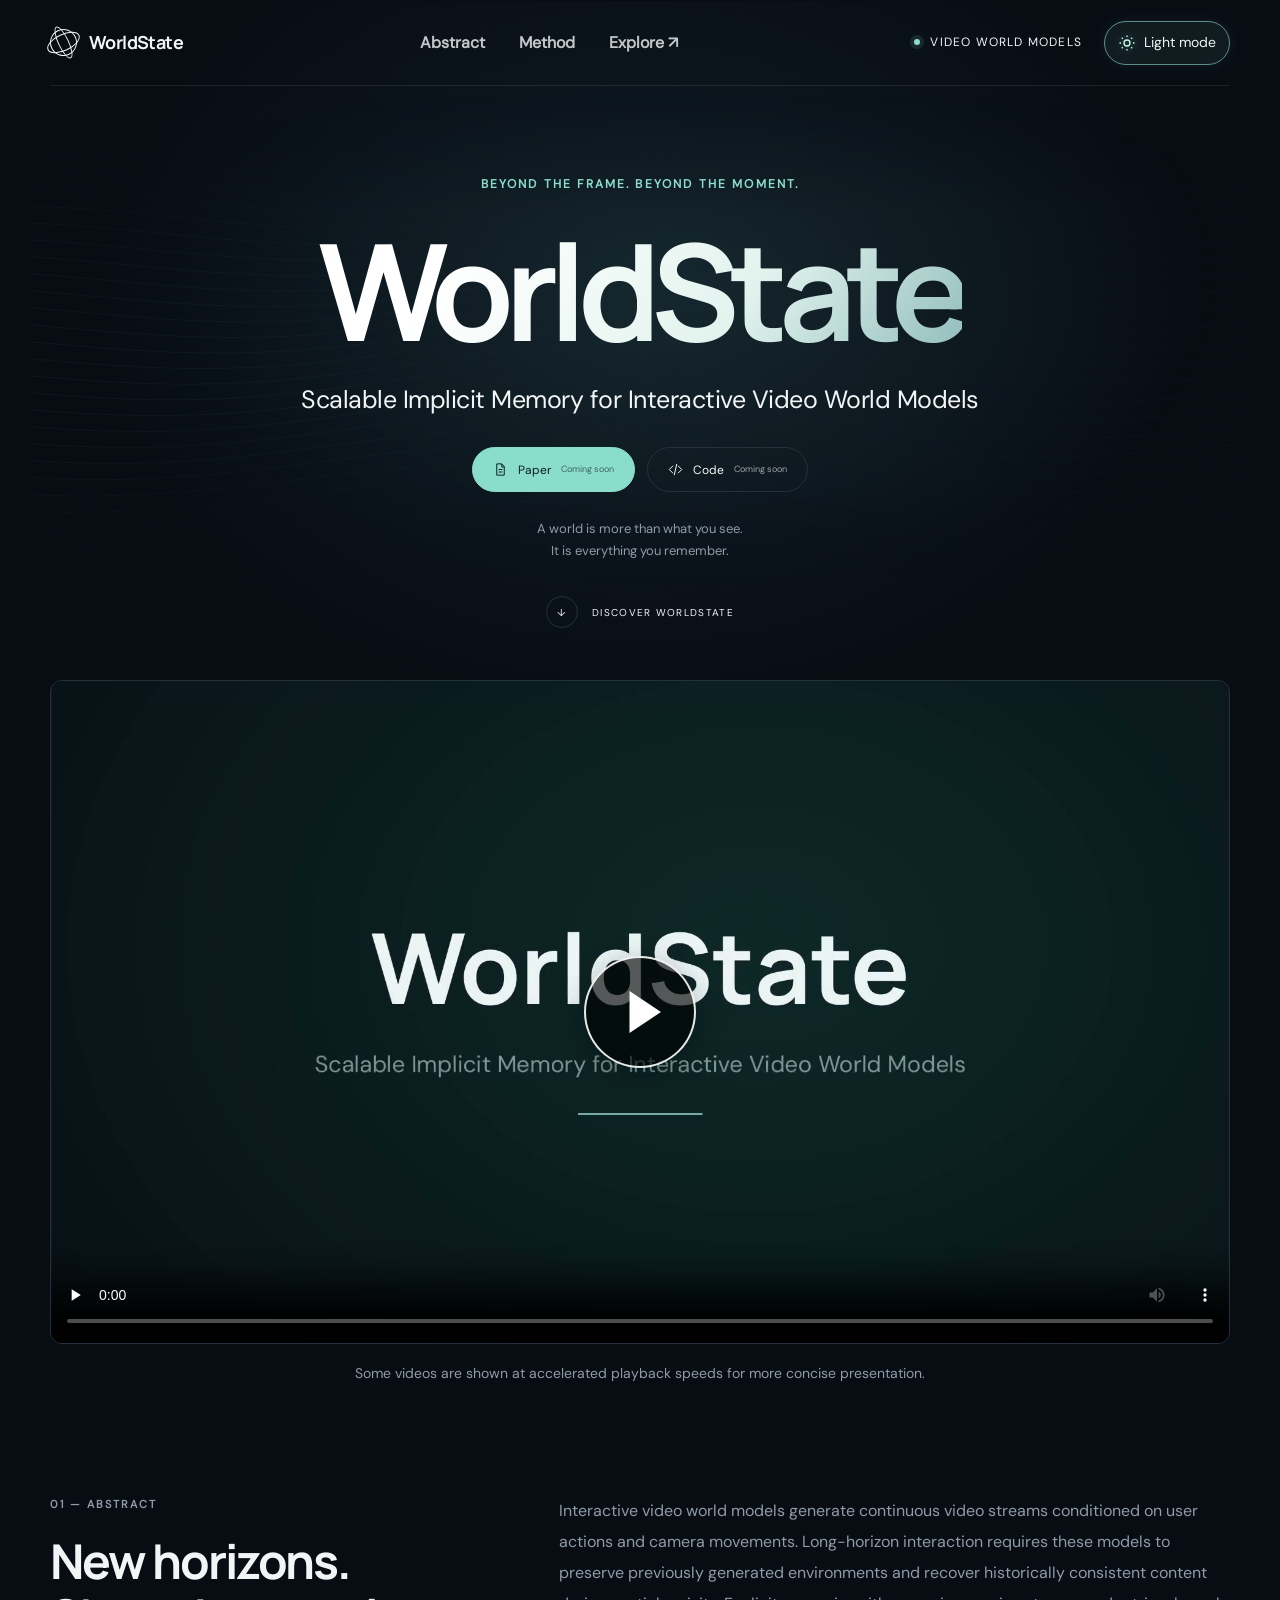
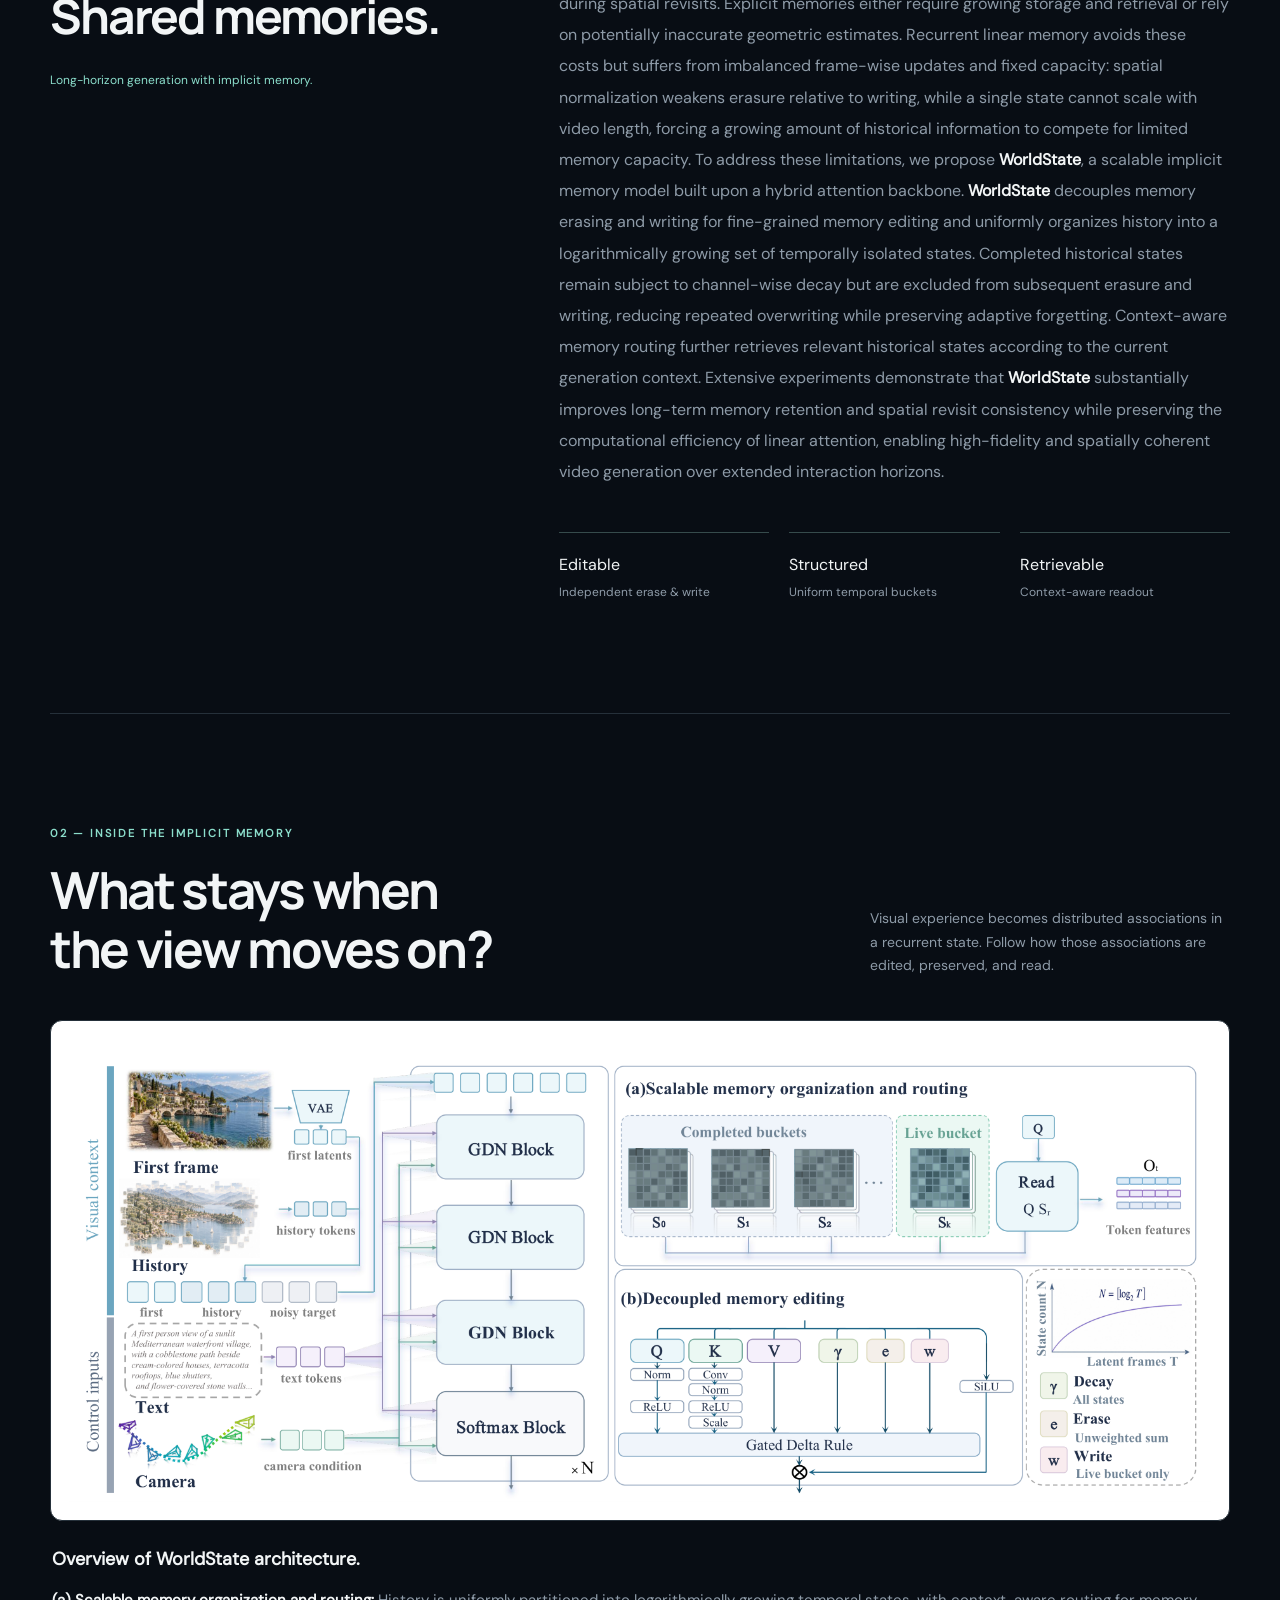
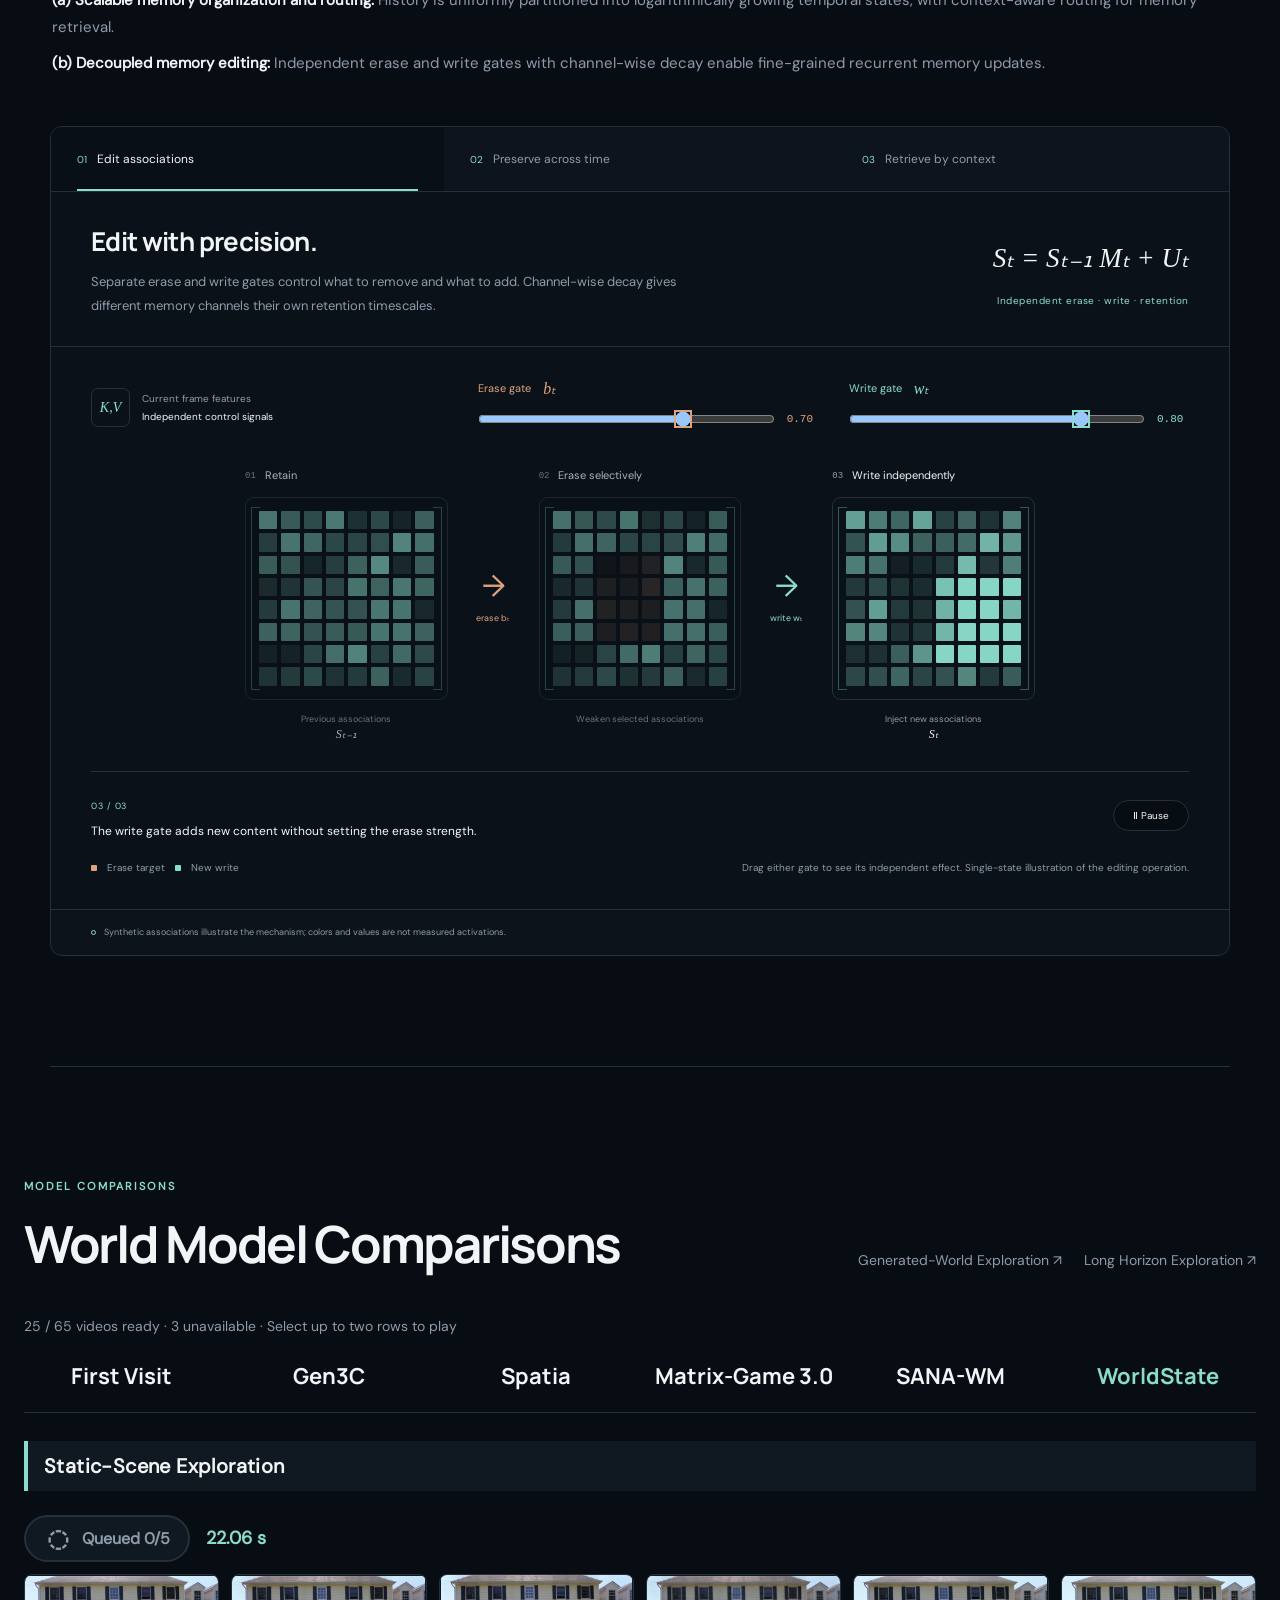
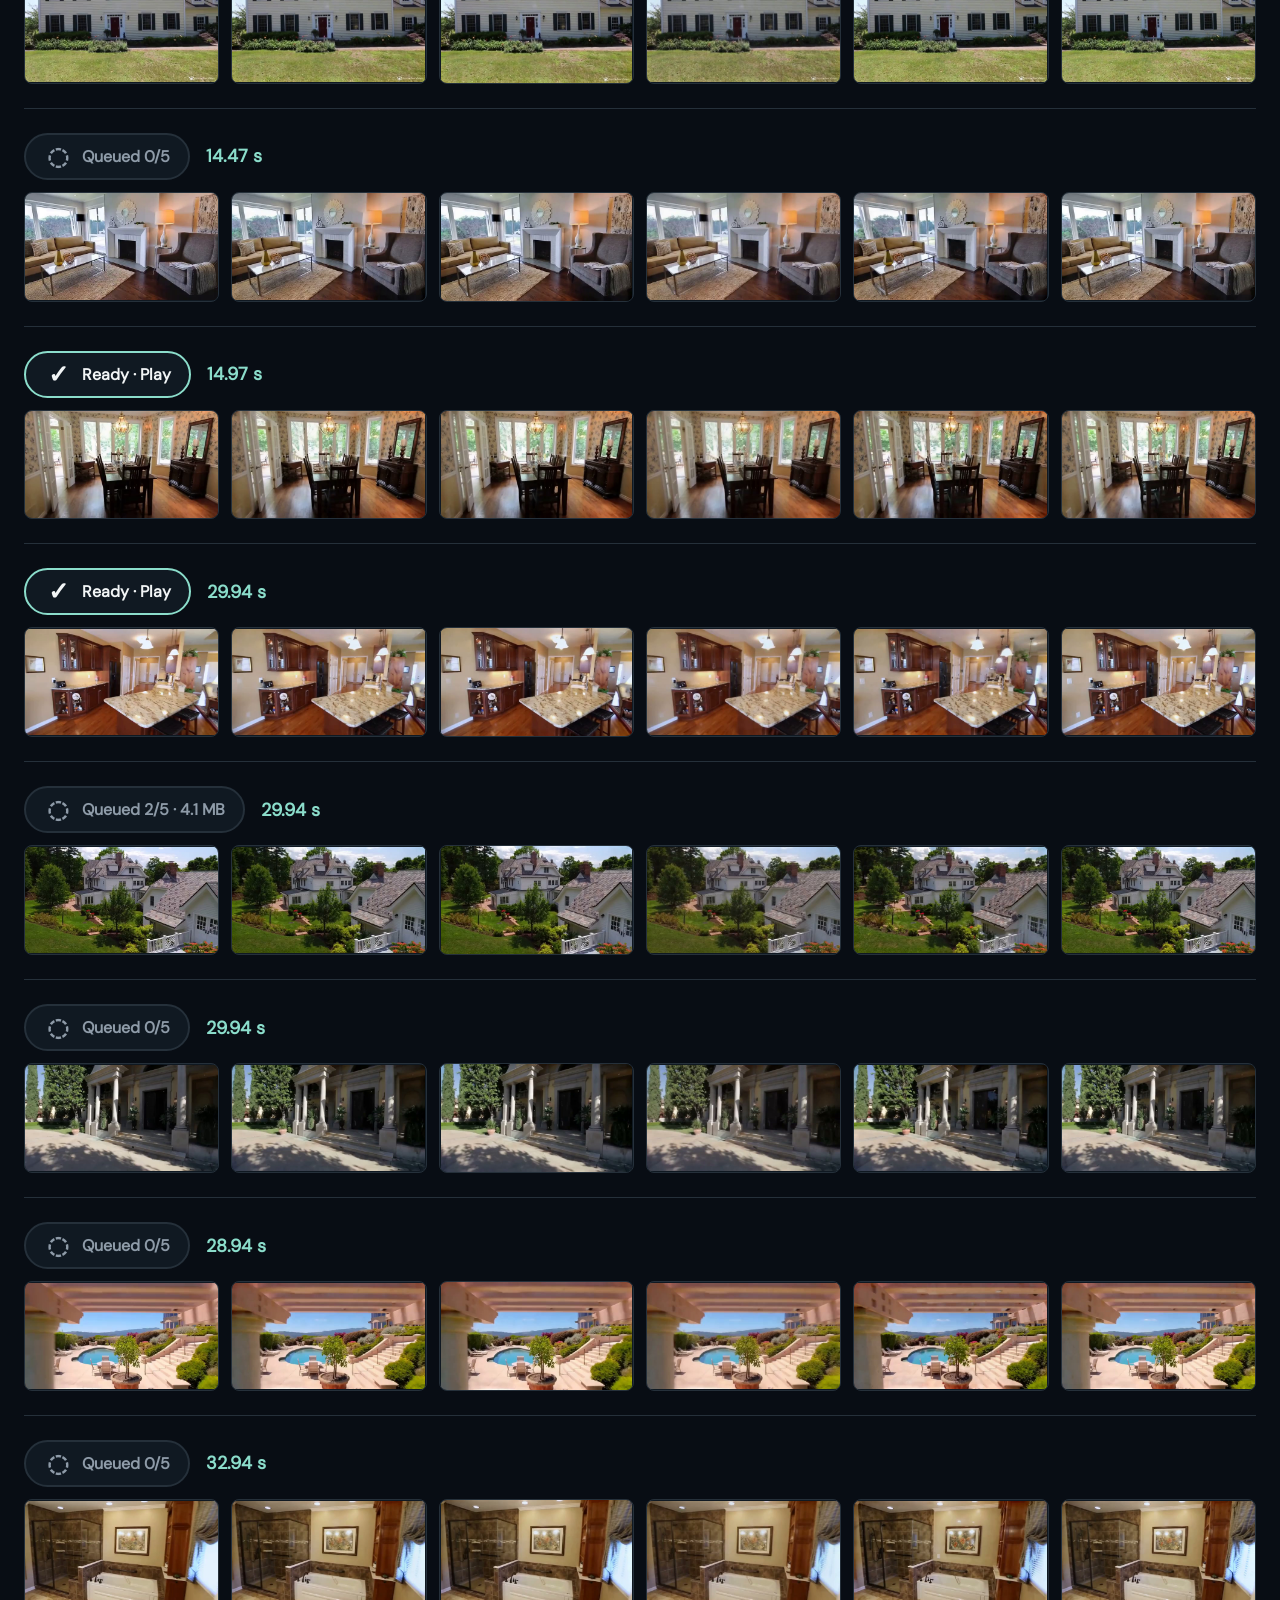
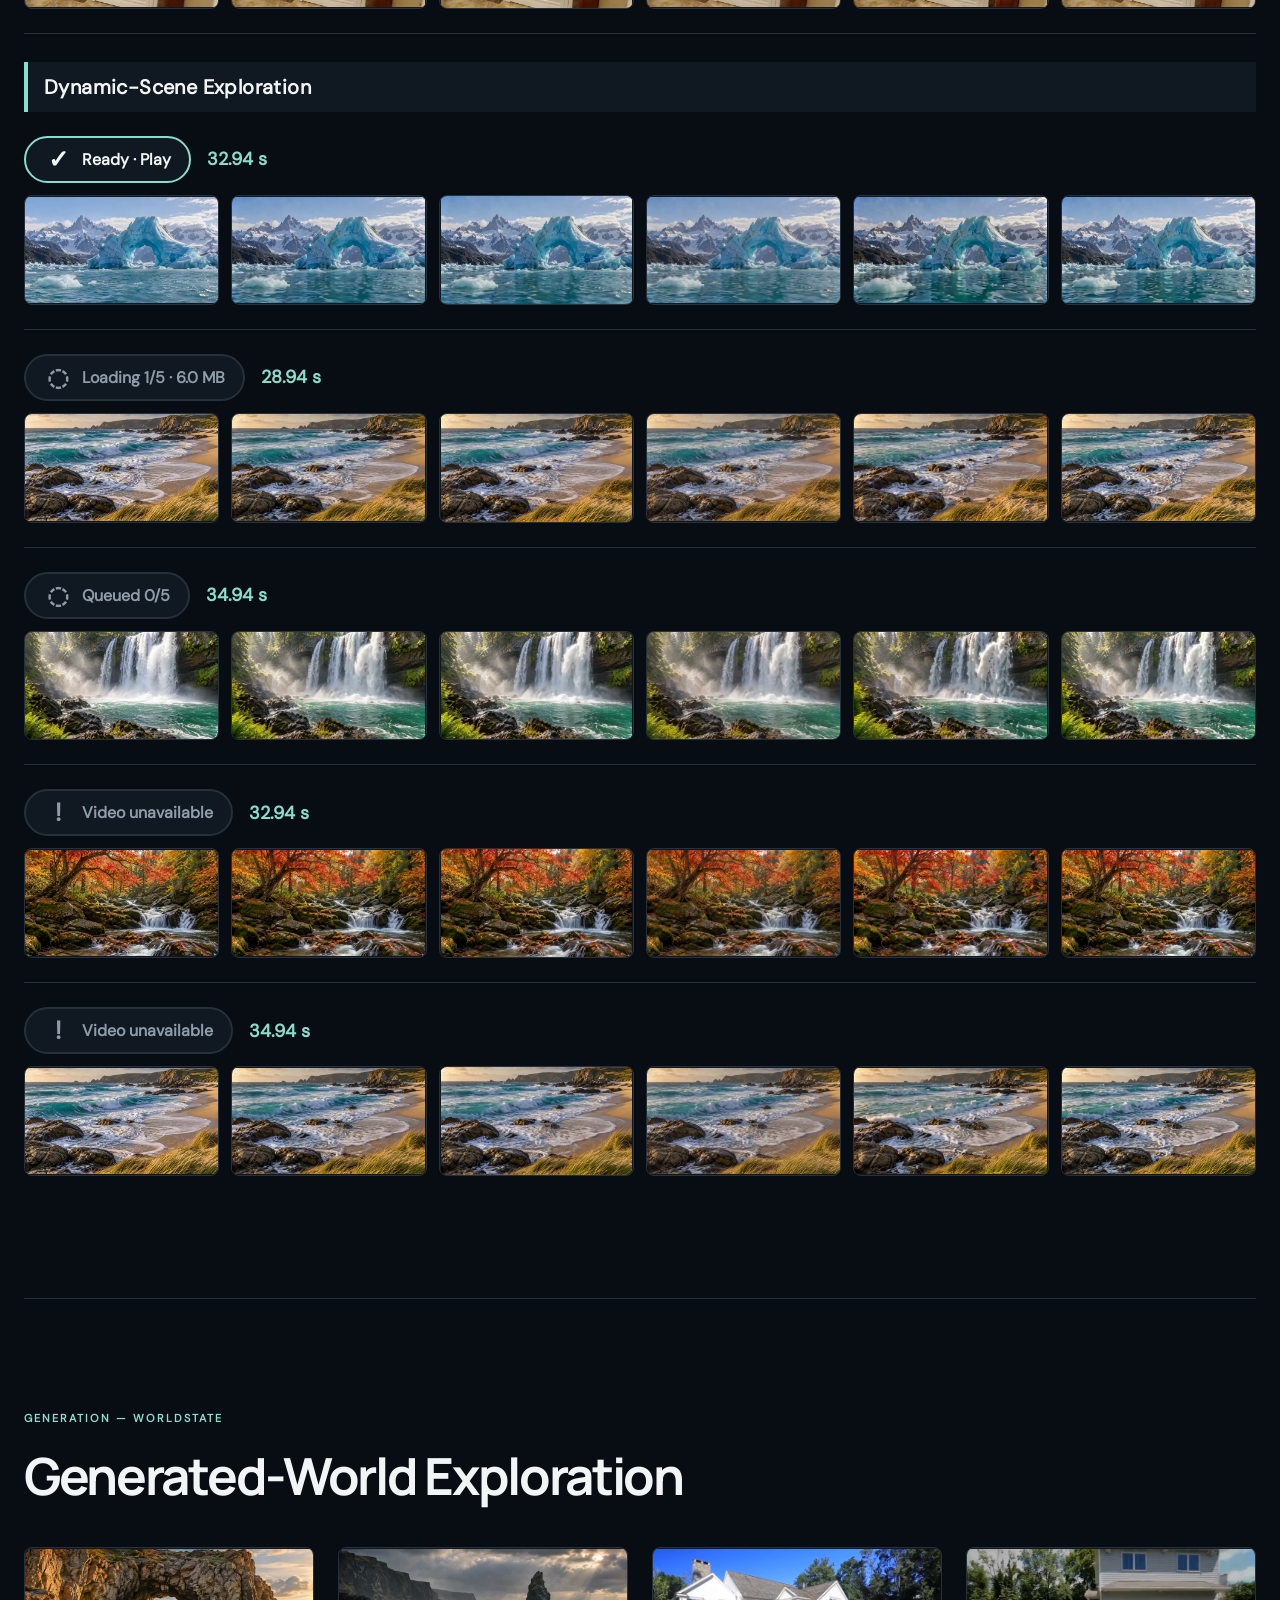
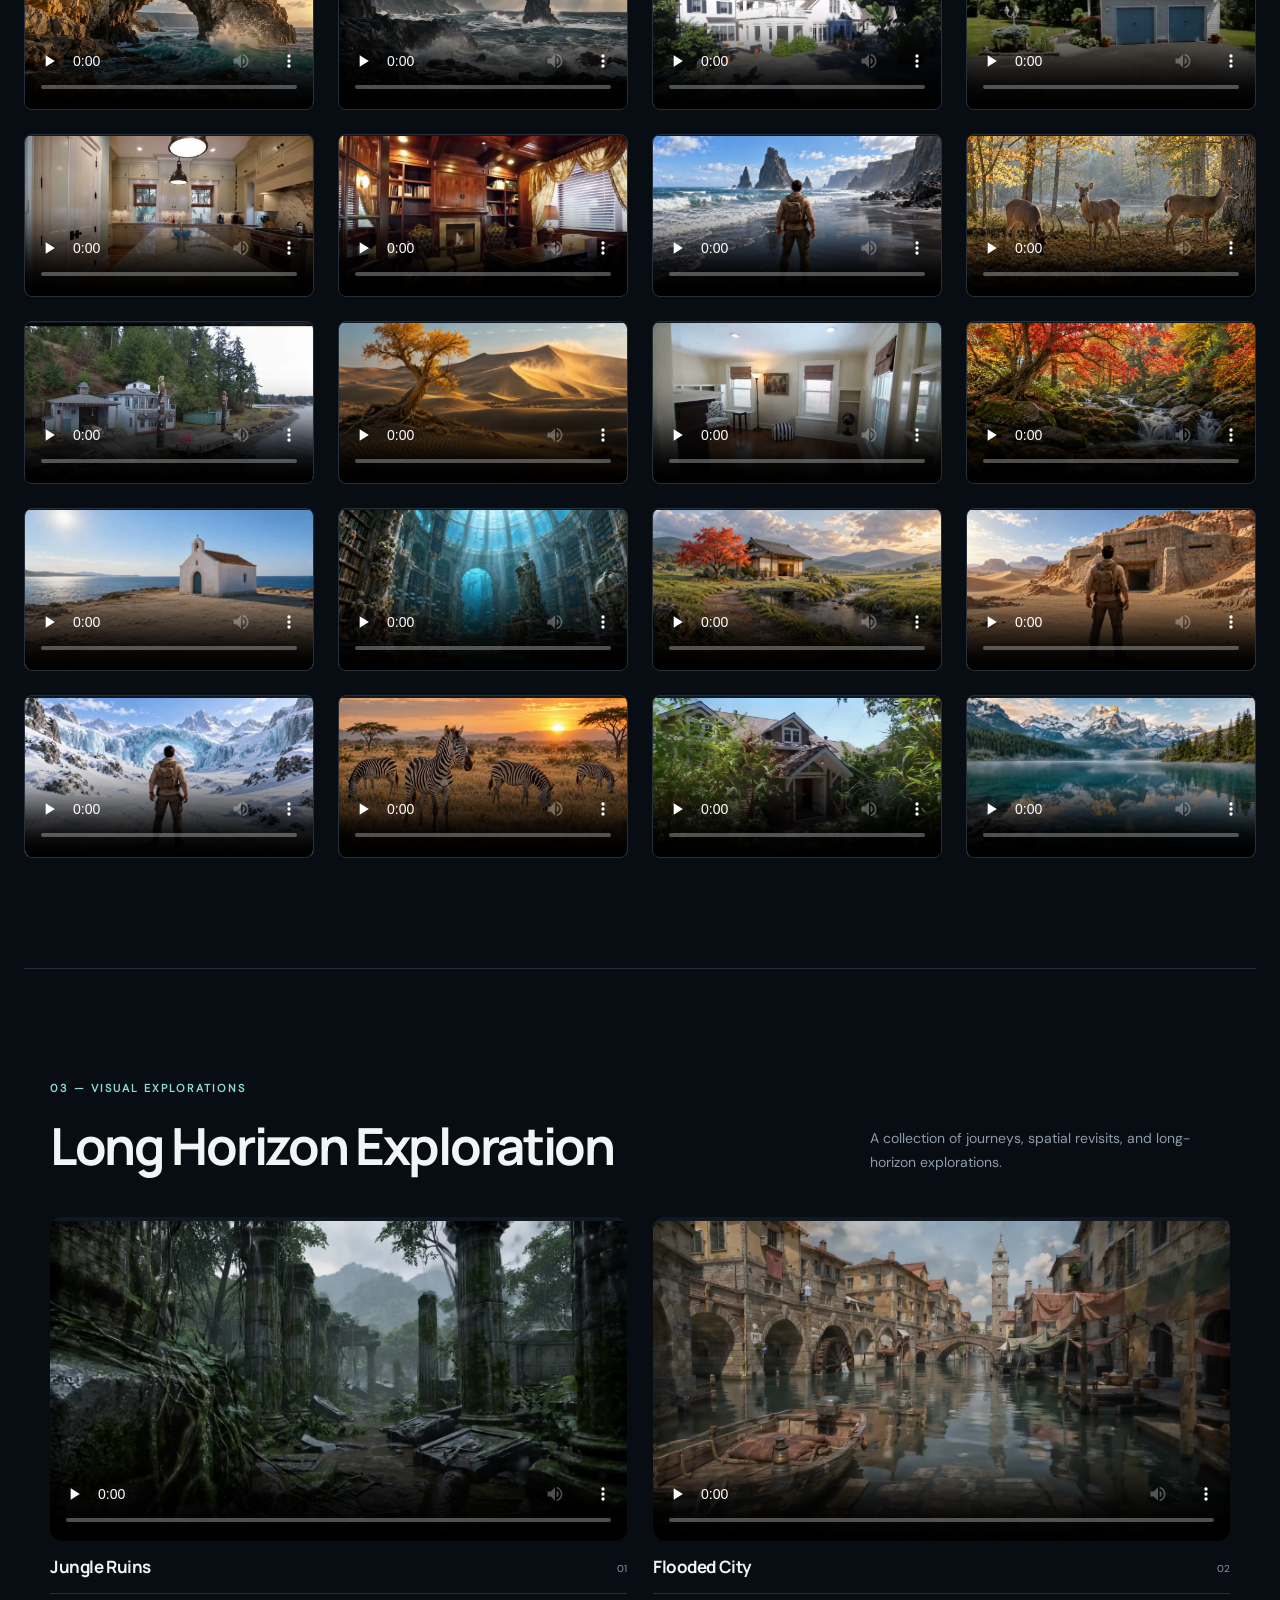
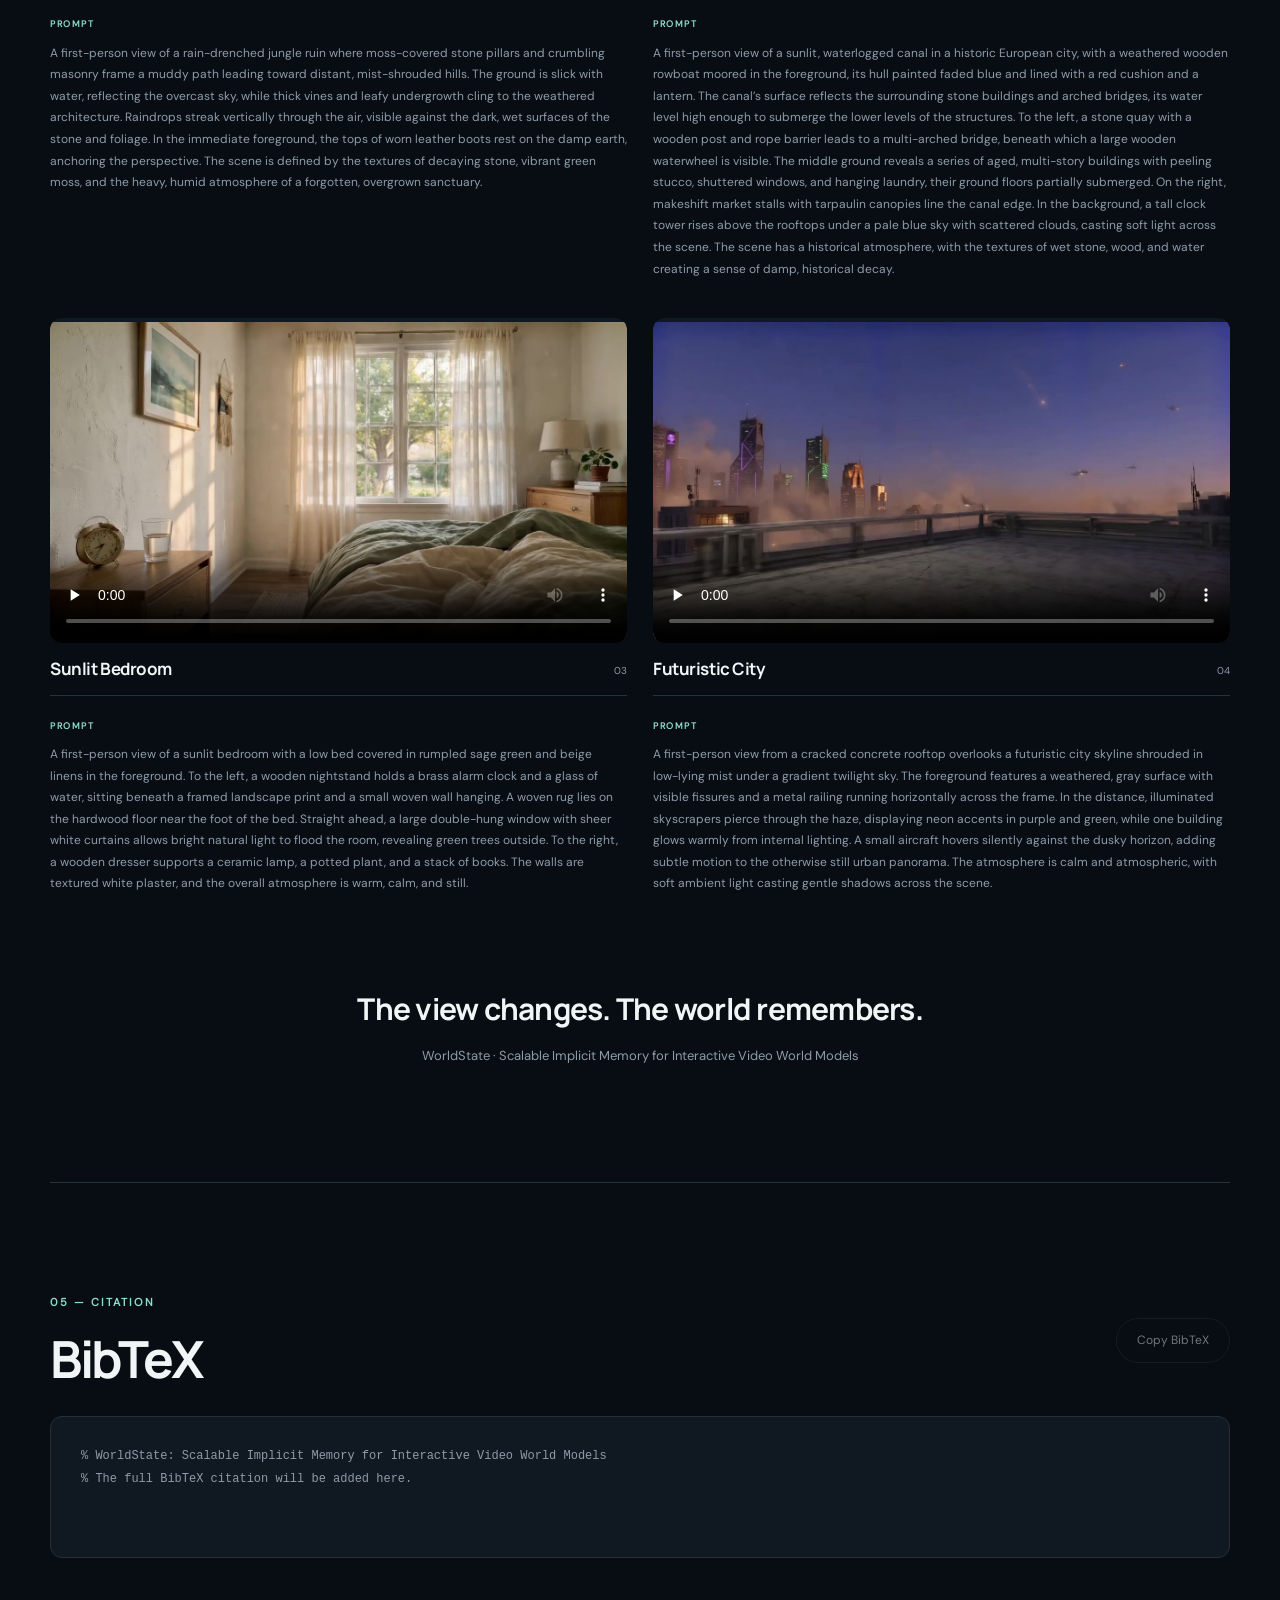
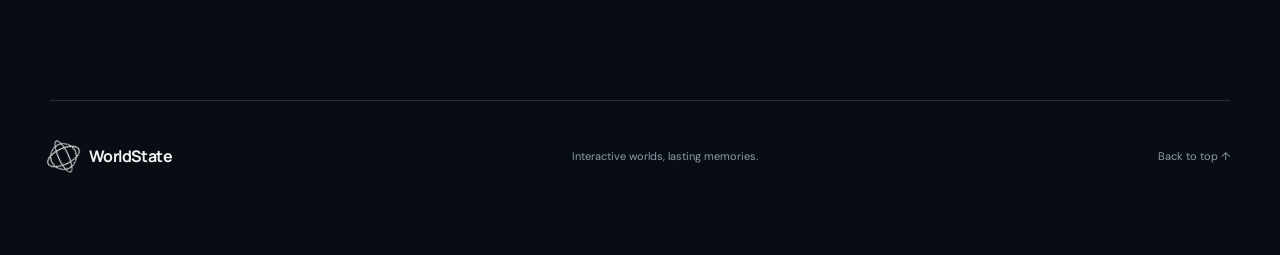
==== commit ef47476f: "Add video presentation note below overview" ====
--- a/cinema.html
+++ b/cinema.html
@@ -8,7 +8,7 @@
 <title>WorldState: Scalable Implicit Memory for Interactive Video World Models</title>
 <script src="theme.js?v=2"></script>
 <link rel="icon" href="assets/favicon.svg" type="image/svg+xml">
-<link rel="stylesheet" href="styles.css?v=20260926-inline-videos">
+<link rel="stylesheet" href="styles.css?v=20260926-video-note">
 <link rel="stylesheet" href="implicit.css?v=3">
 <link rel="stylesheet" href="title.css?v=8">
 <script src="title.js?v=3" defer></script>
@@ -16,7 +16,7 @@
 <script src="implicit.js?v=20260921" defer></script>
 <script src="video-preload.js?v=20260926-sandbox" defer></script>
 <script src="video-loops.js?v=20260926-sandbox" defer></script>
-<script src="app.js?v=20260926-inline-videos" defer></script>
+<script src="app.js?v=20260926-video-note" defer></script>
 </head>
 <body>
 <div id="app"></div>
--- a/styles.css
+++ b/styles.css
@@ -200,3 +200,5 @@
 
 video::-webkit-media-controls-fullscreen-button{display:none!important}
 video::-webkit-media-controls-picture-in-picture-button{display:none!important}
+
+.video-speed-note{margin:18px auto 0;padding:0 16px;color:var(--muted);font-size:14px;line-height:1.6;text-align:center}
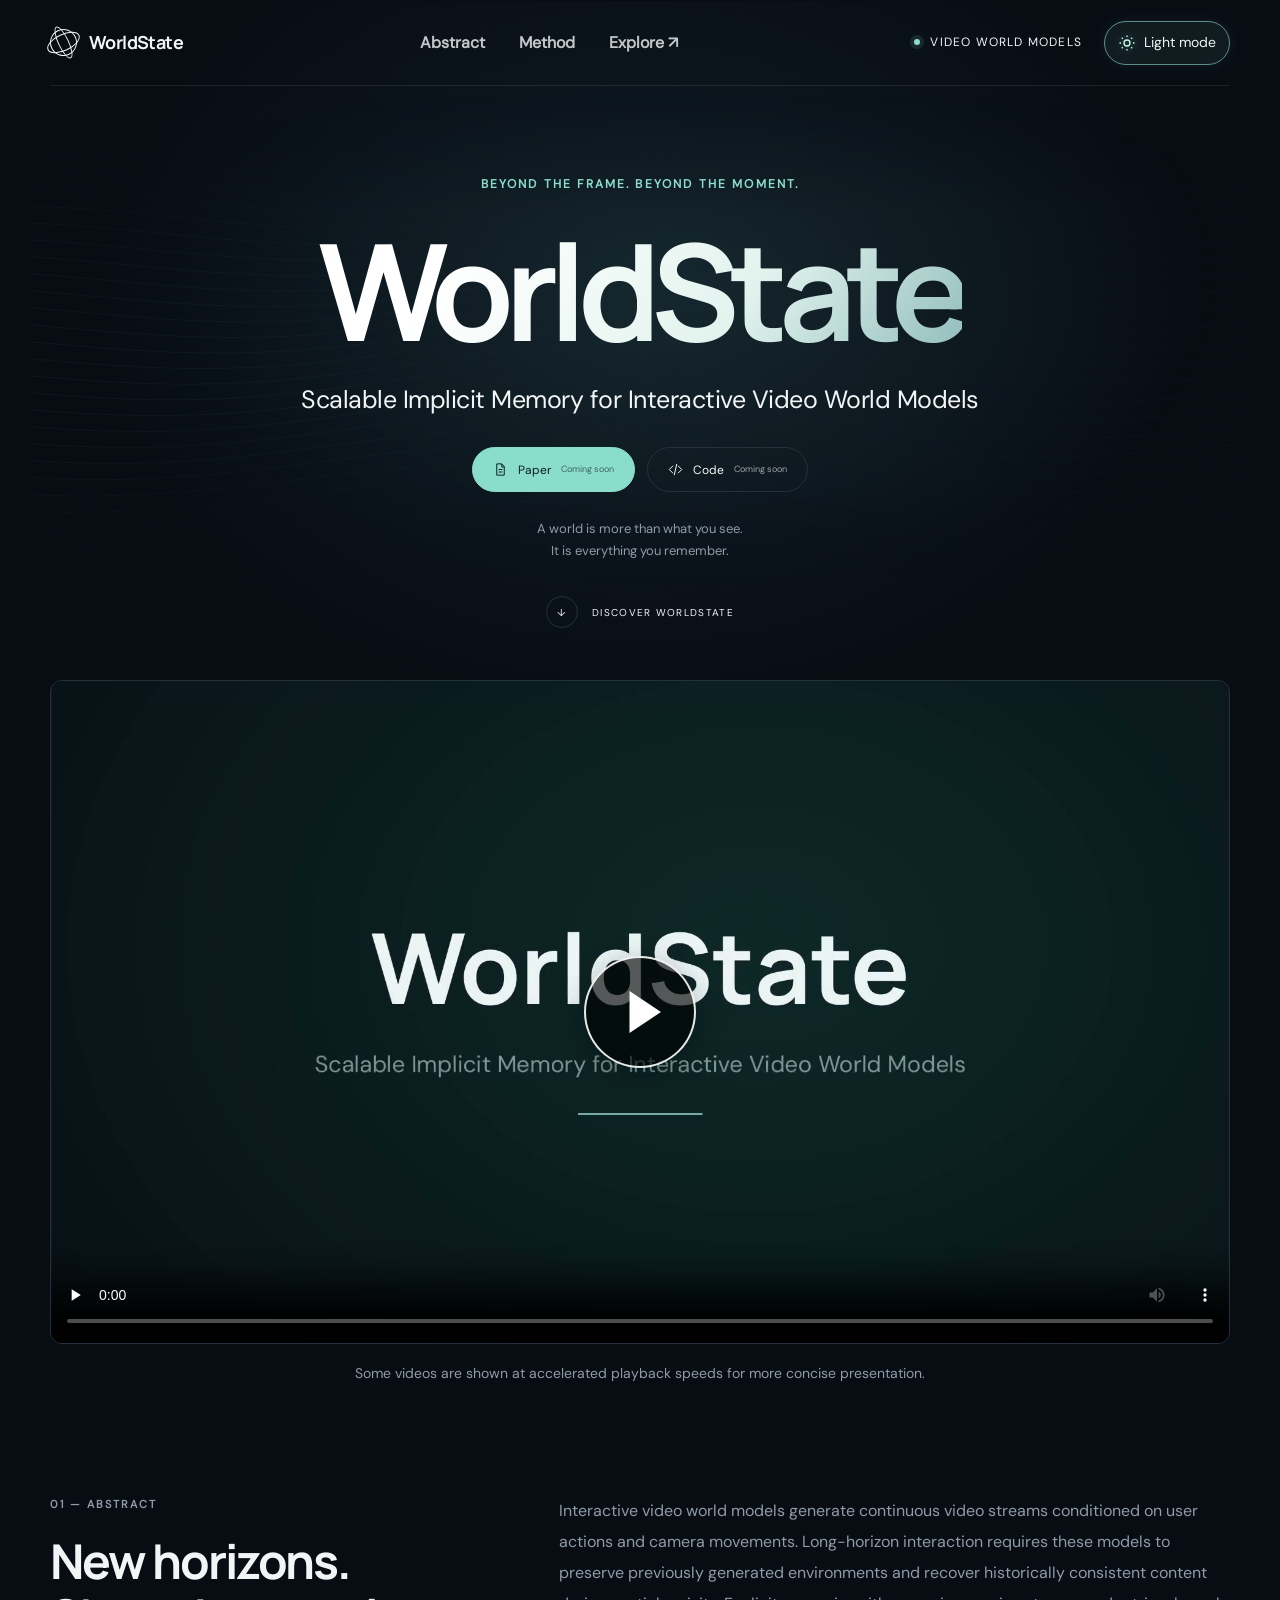
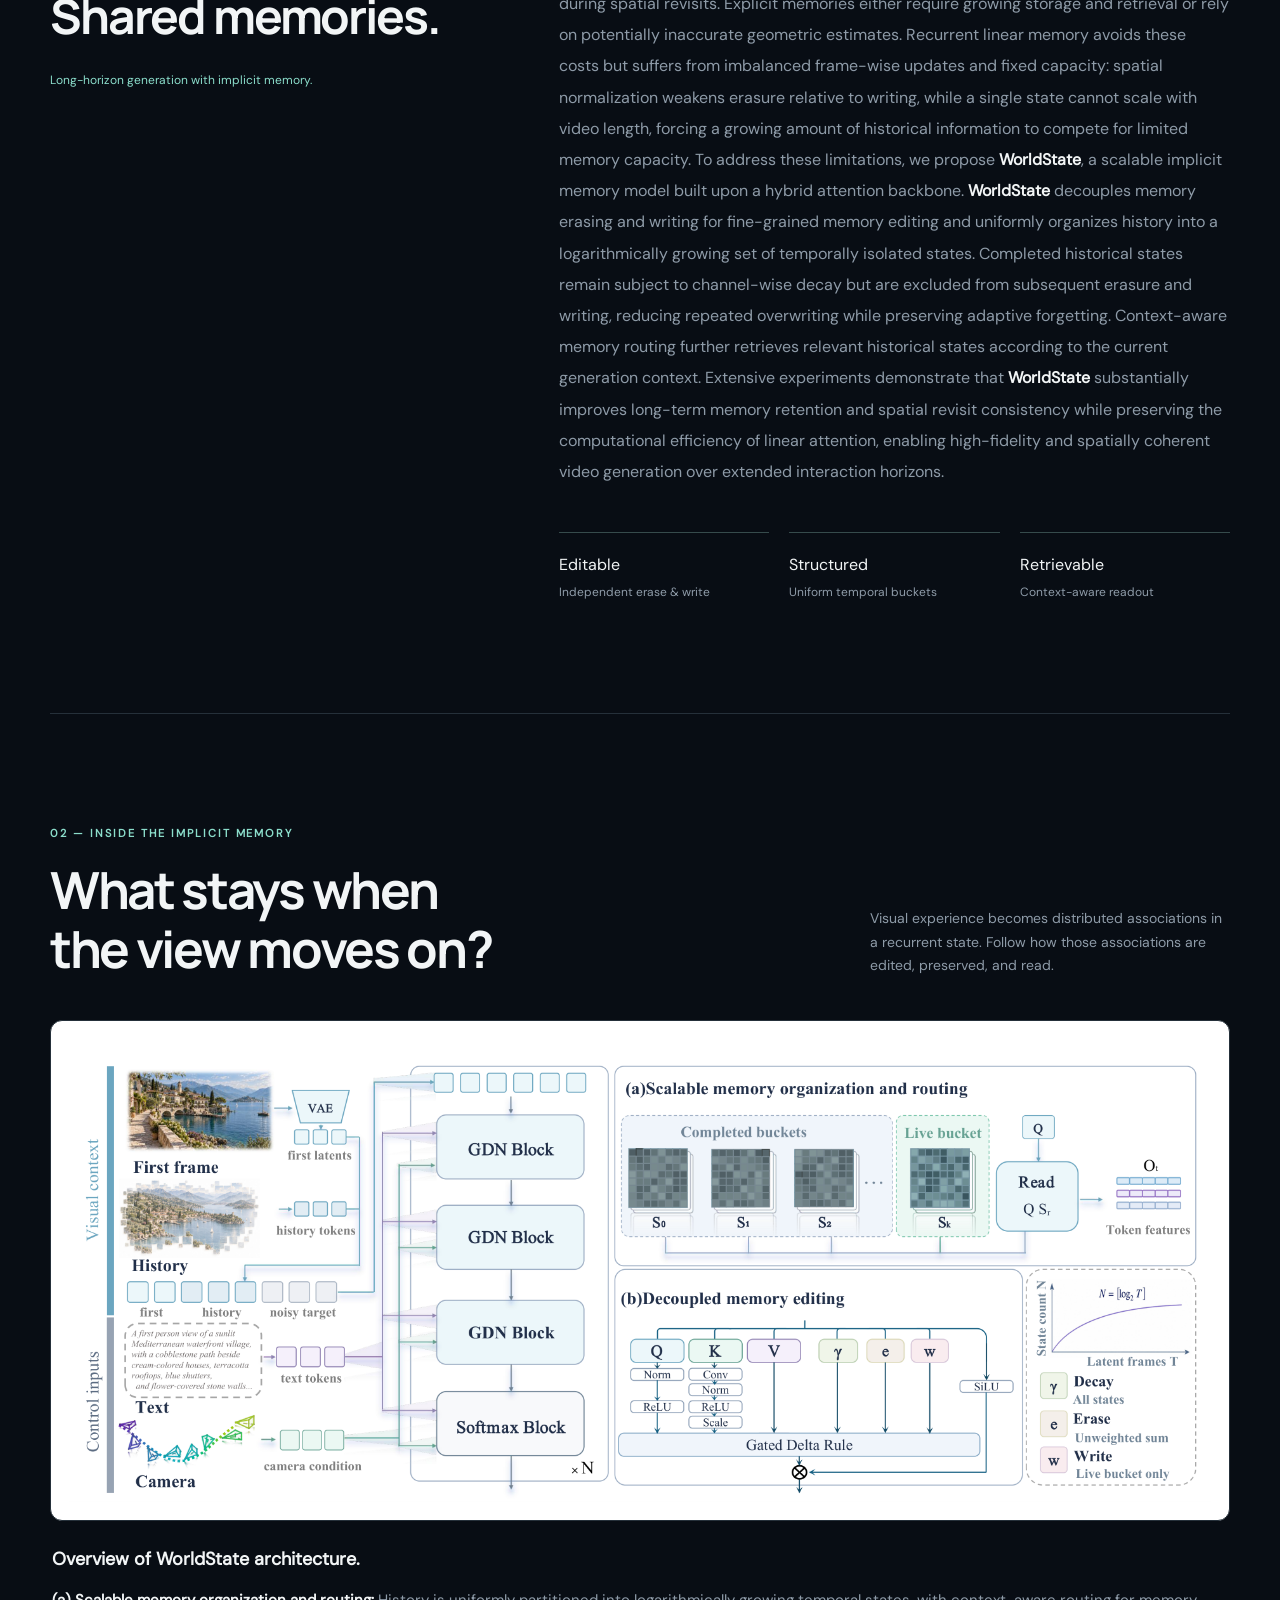
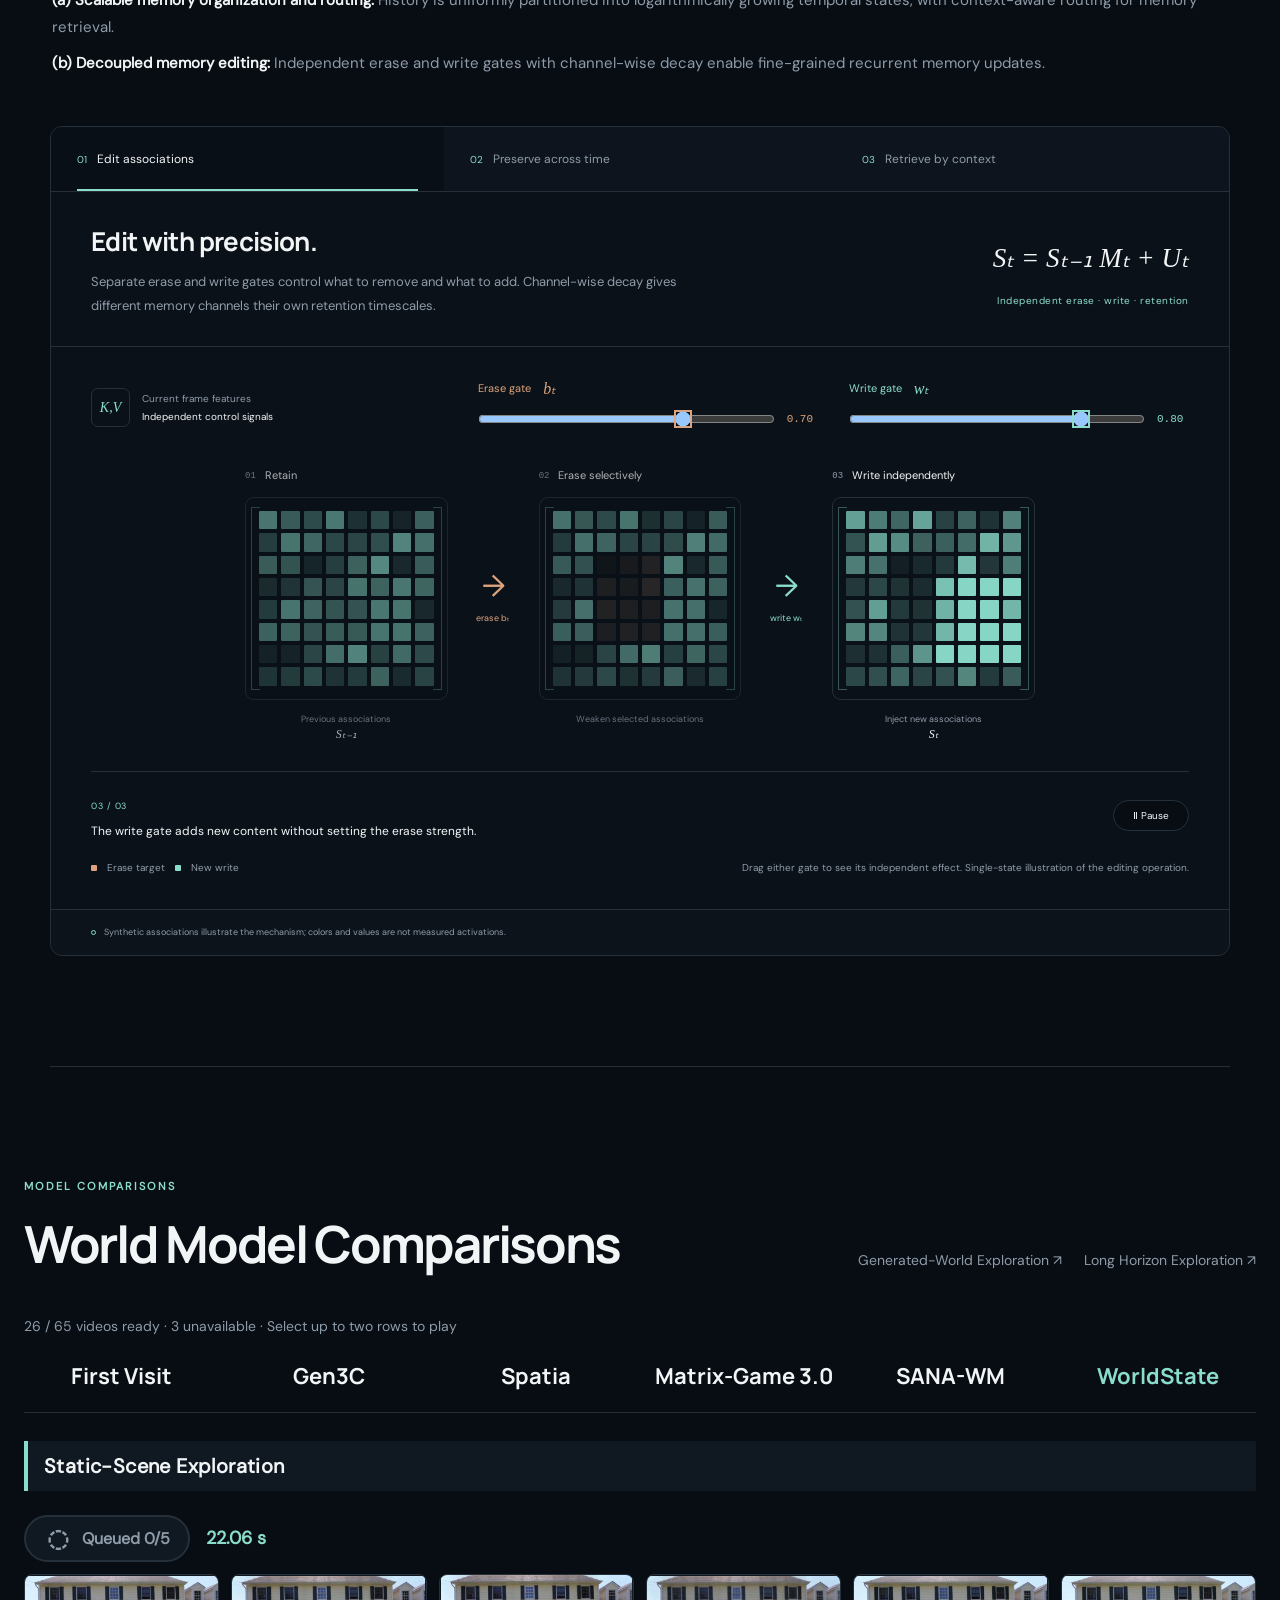
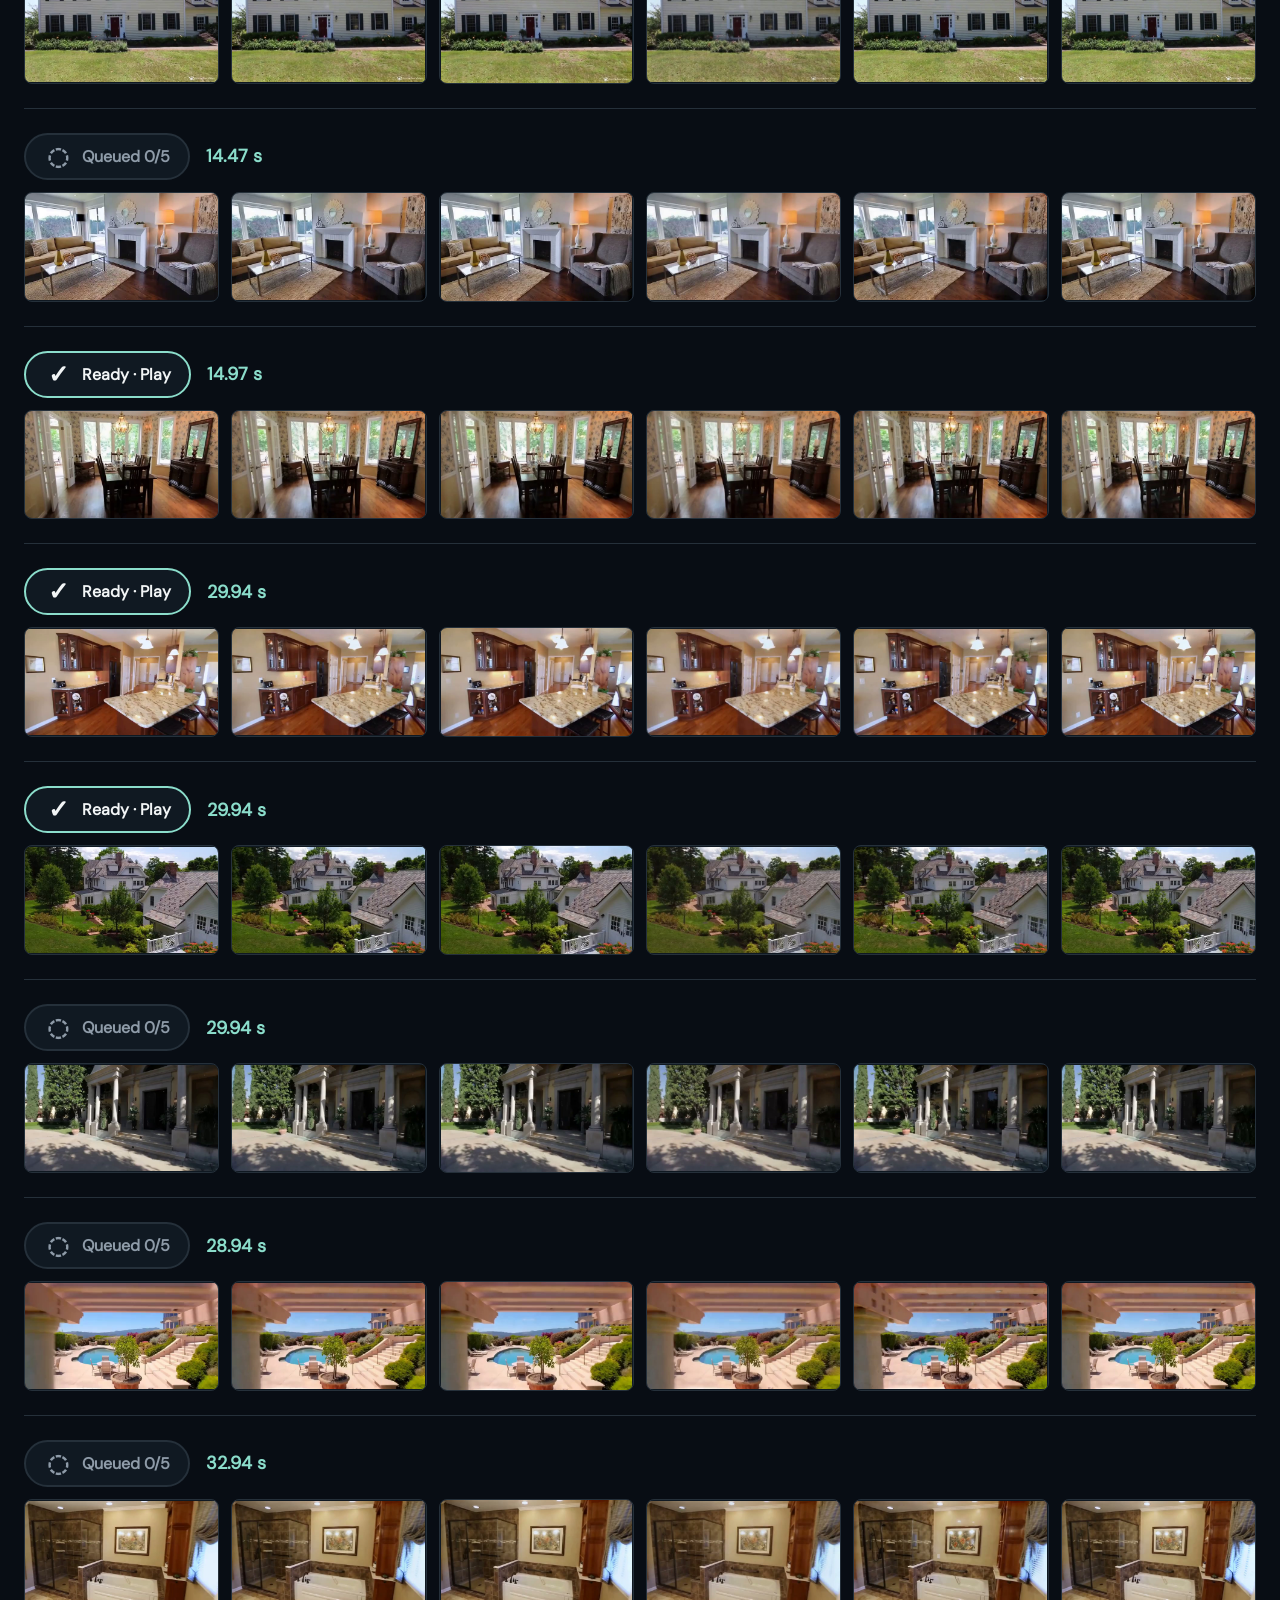
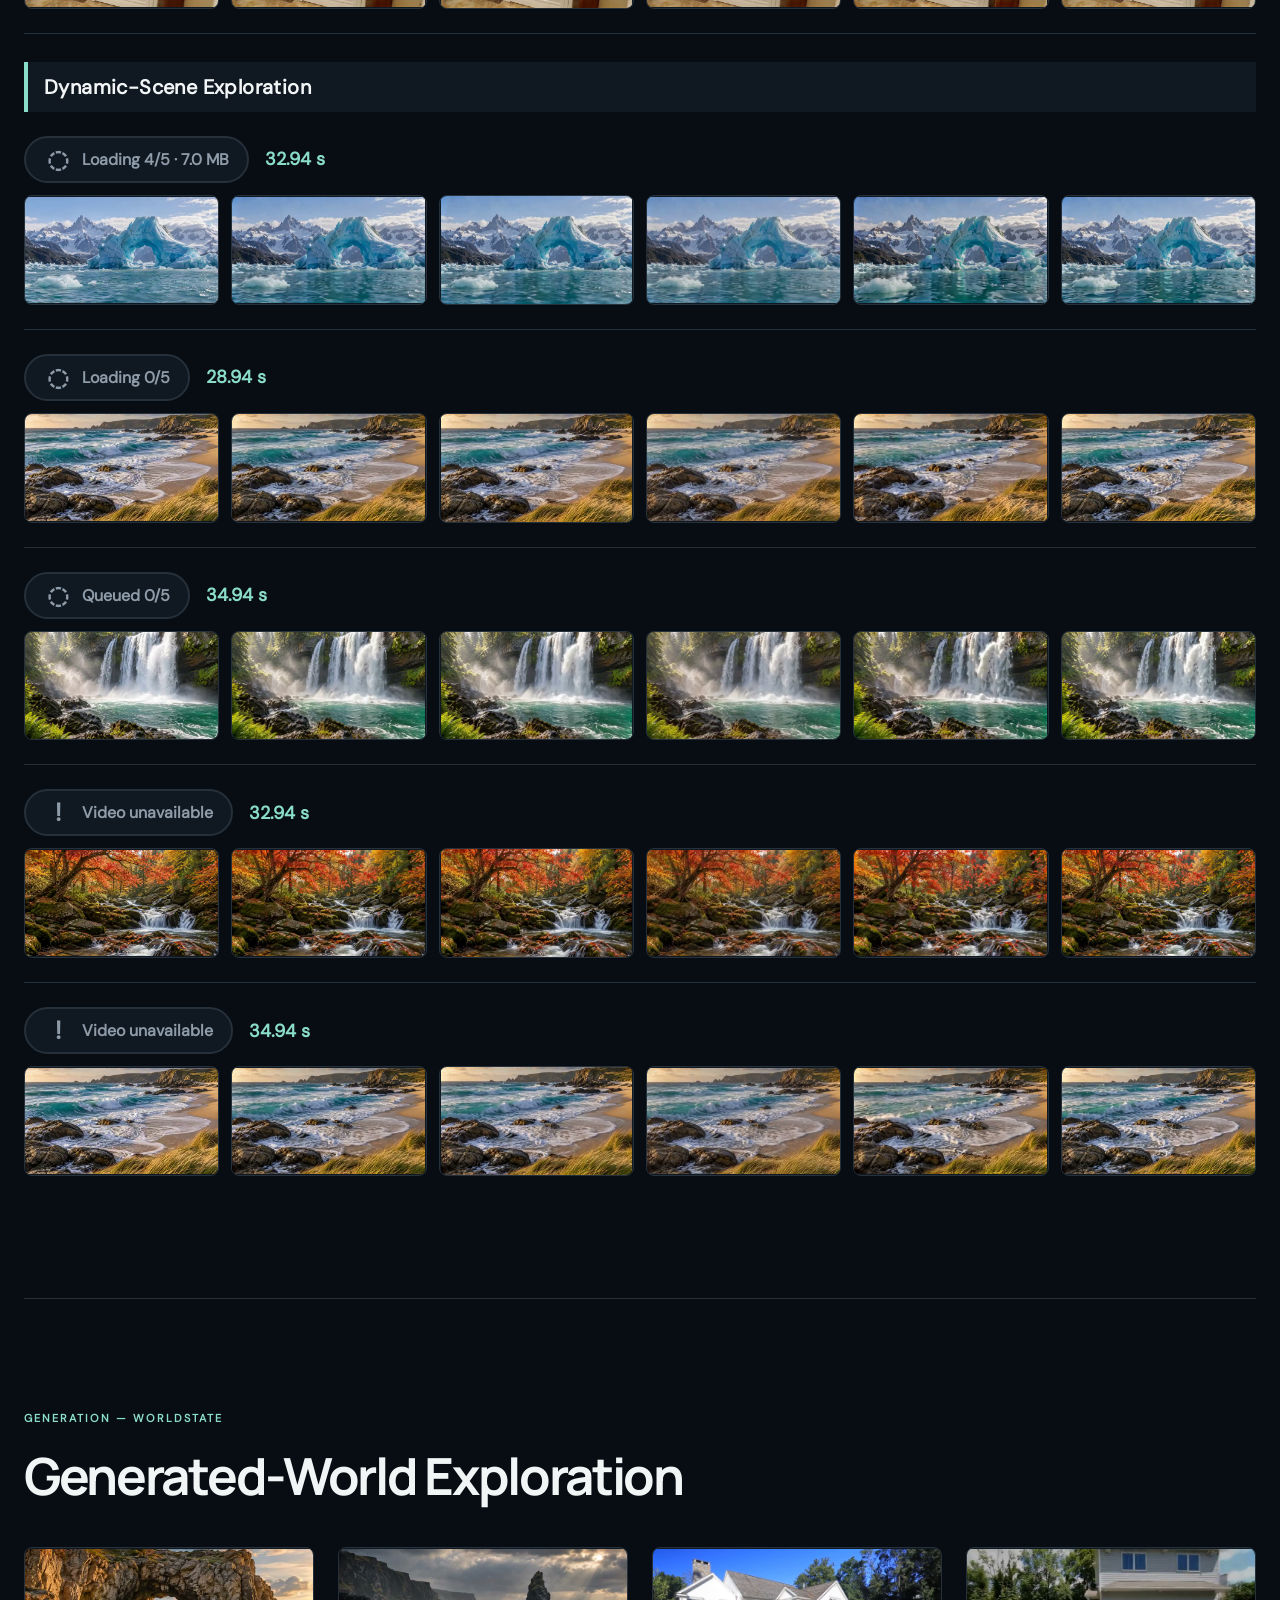
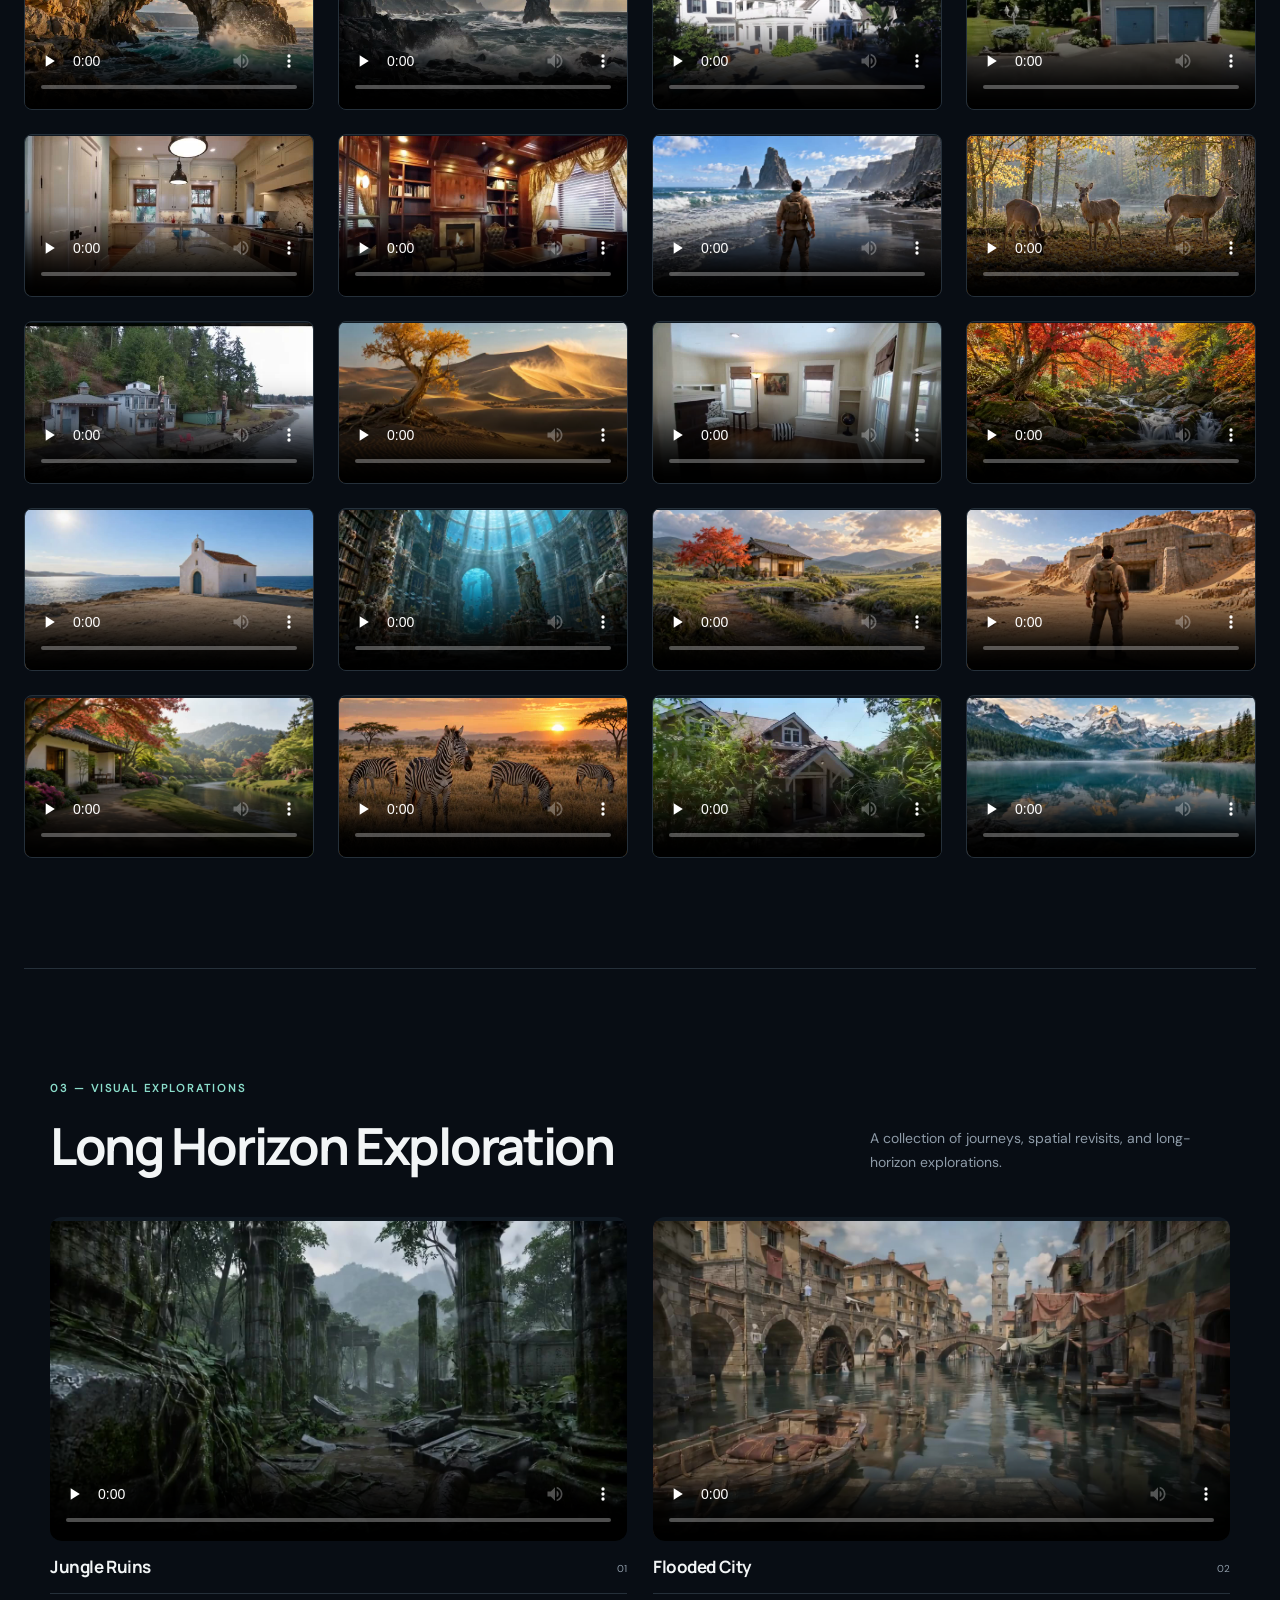
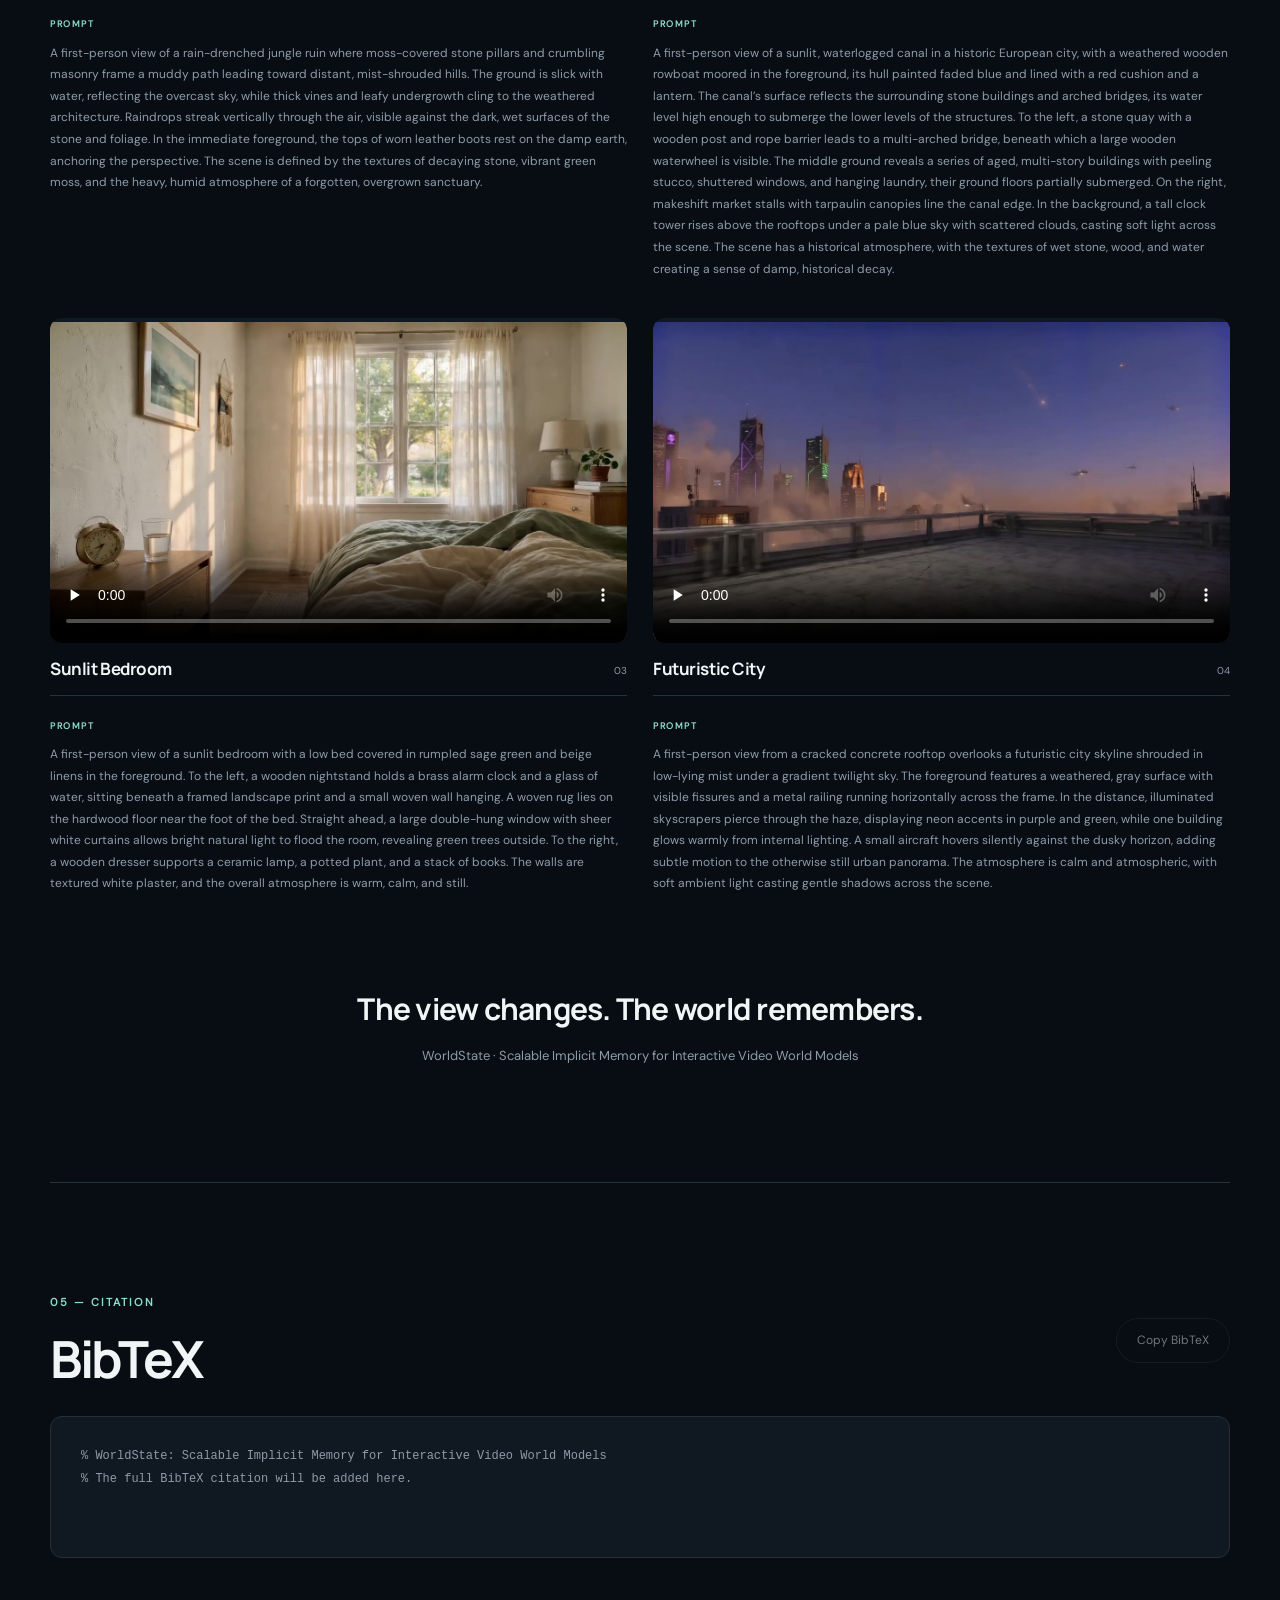
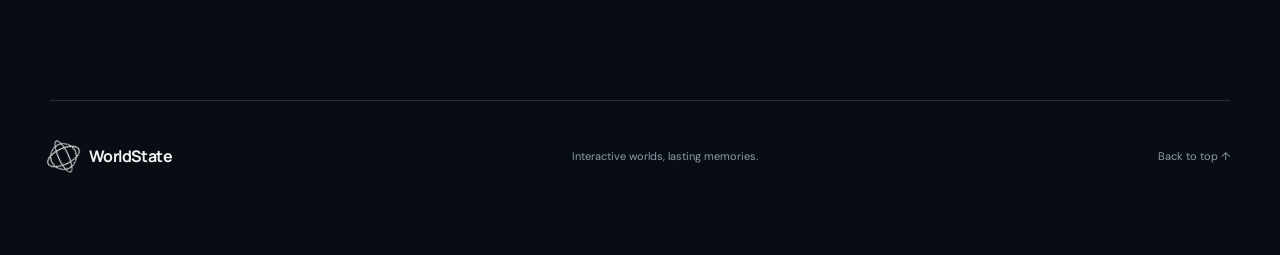
==== commit 74befc33: "Replace gallery scene with Stream Teahouse route 10" ====
--- a/cinema.html
+++ b/cinema.html
@@ -12,7 +12,7 @@
 <link rel="stylesheet" href="implicit.css?v=3">
 <link rel="stylesheet" href="title.css?v=8">
 <script src="title.js?v=3" defer></script>
-<script src="content.js?v=20260926-gallery-order" defer></script>
+<script src="content.js?v=20260926-teahouse10" defer></script>
 <script src="implicit.js?v=20260921" defer></script>
 <script src="video-preload.js?v=20260926-sandbox" defer></script>
 <script src="video-loops.js?v=20260926-sandbox" defer></script>
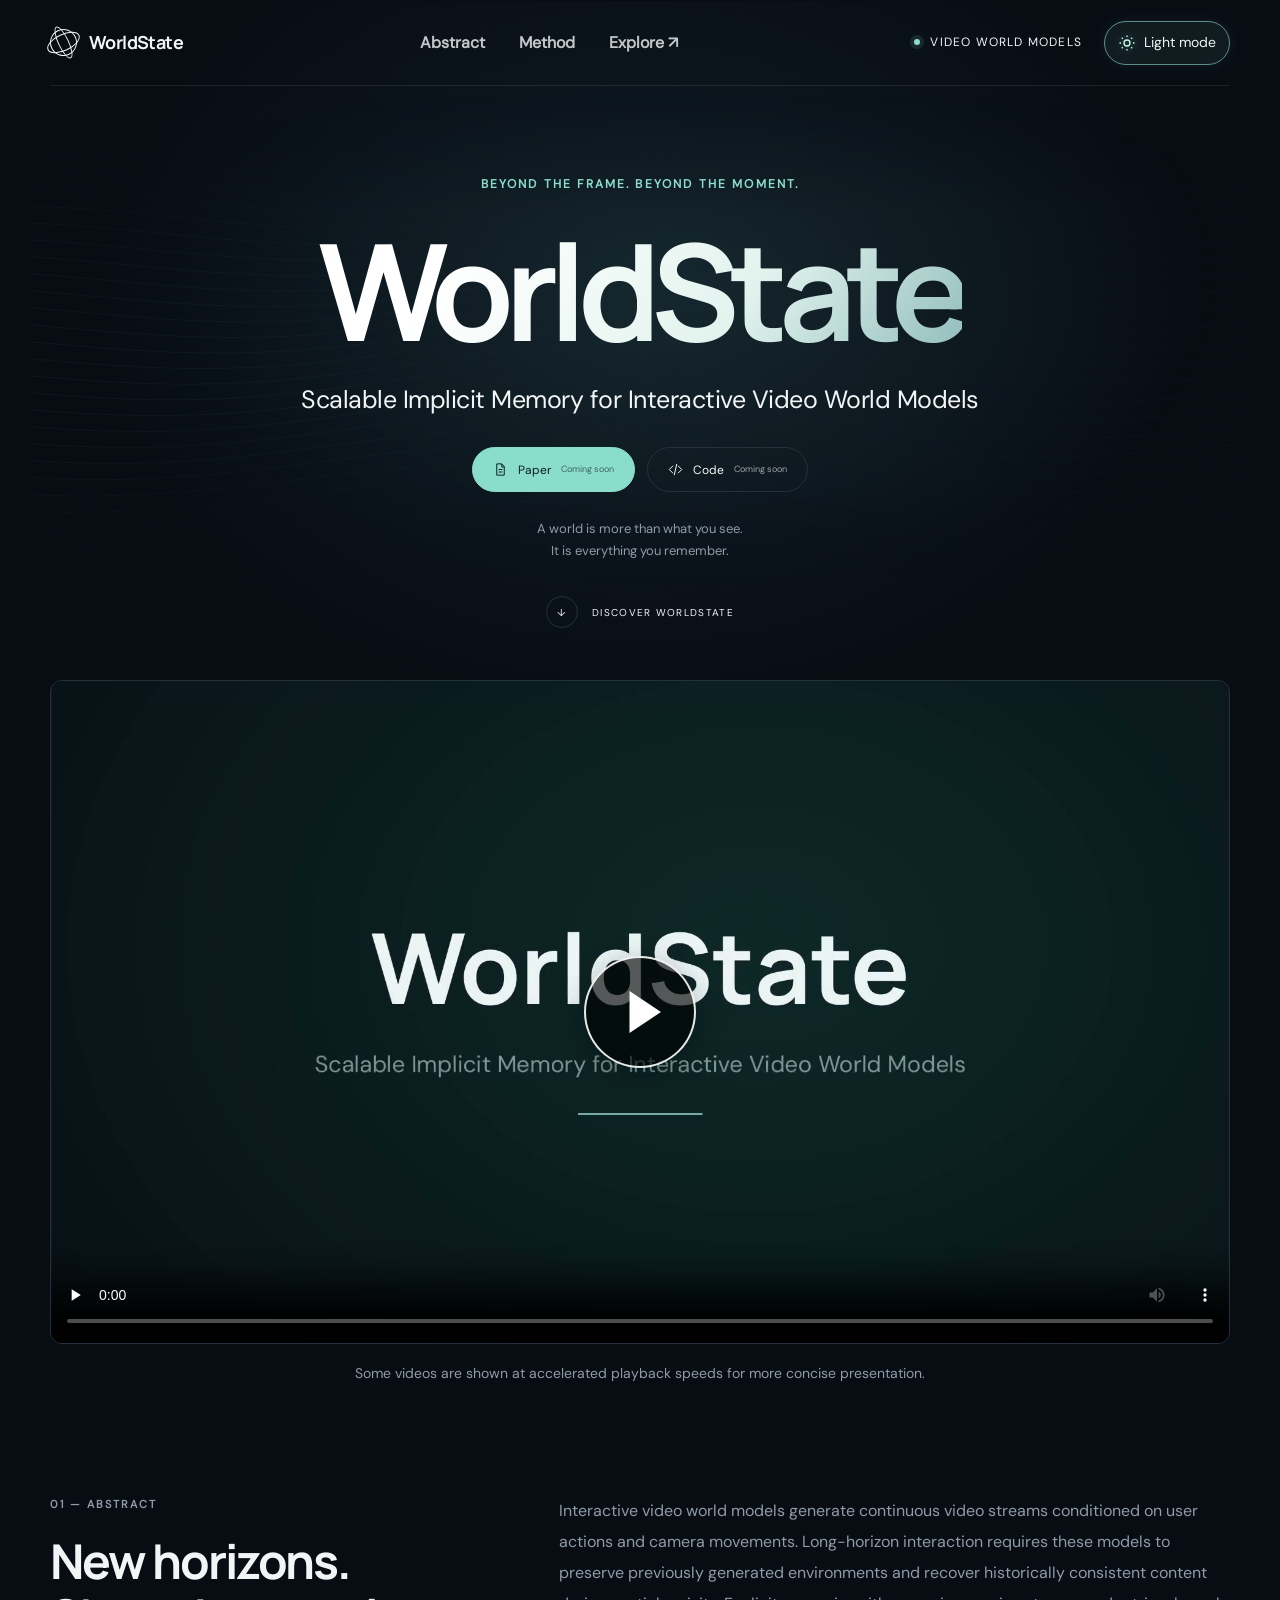
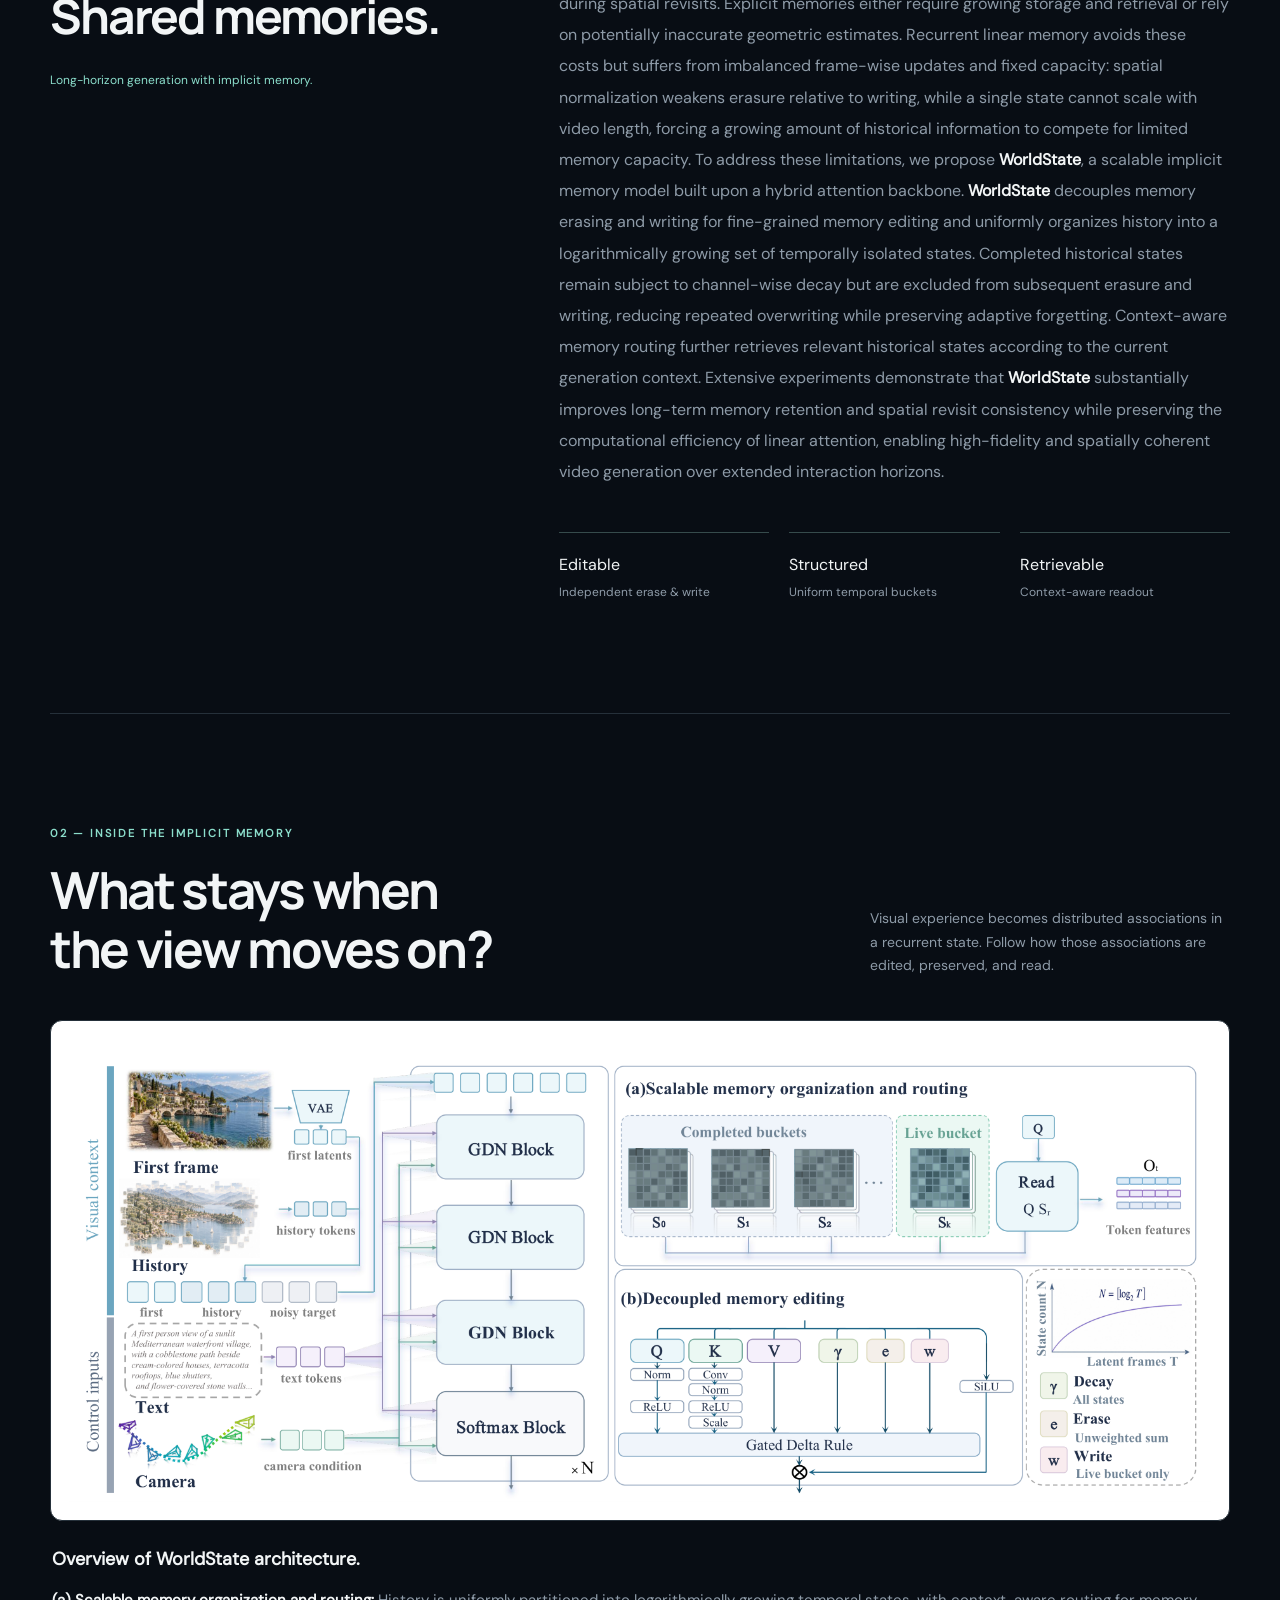
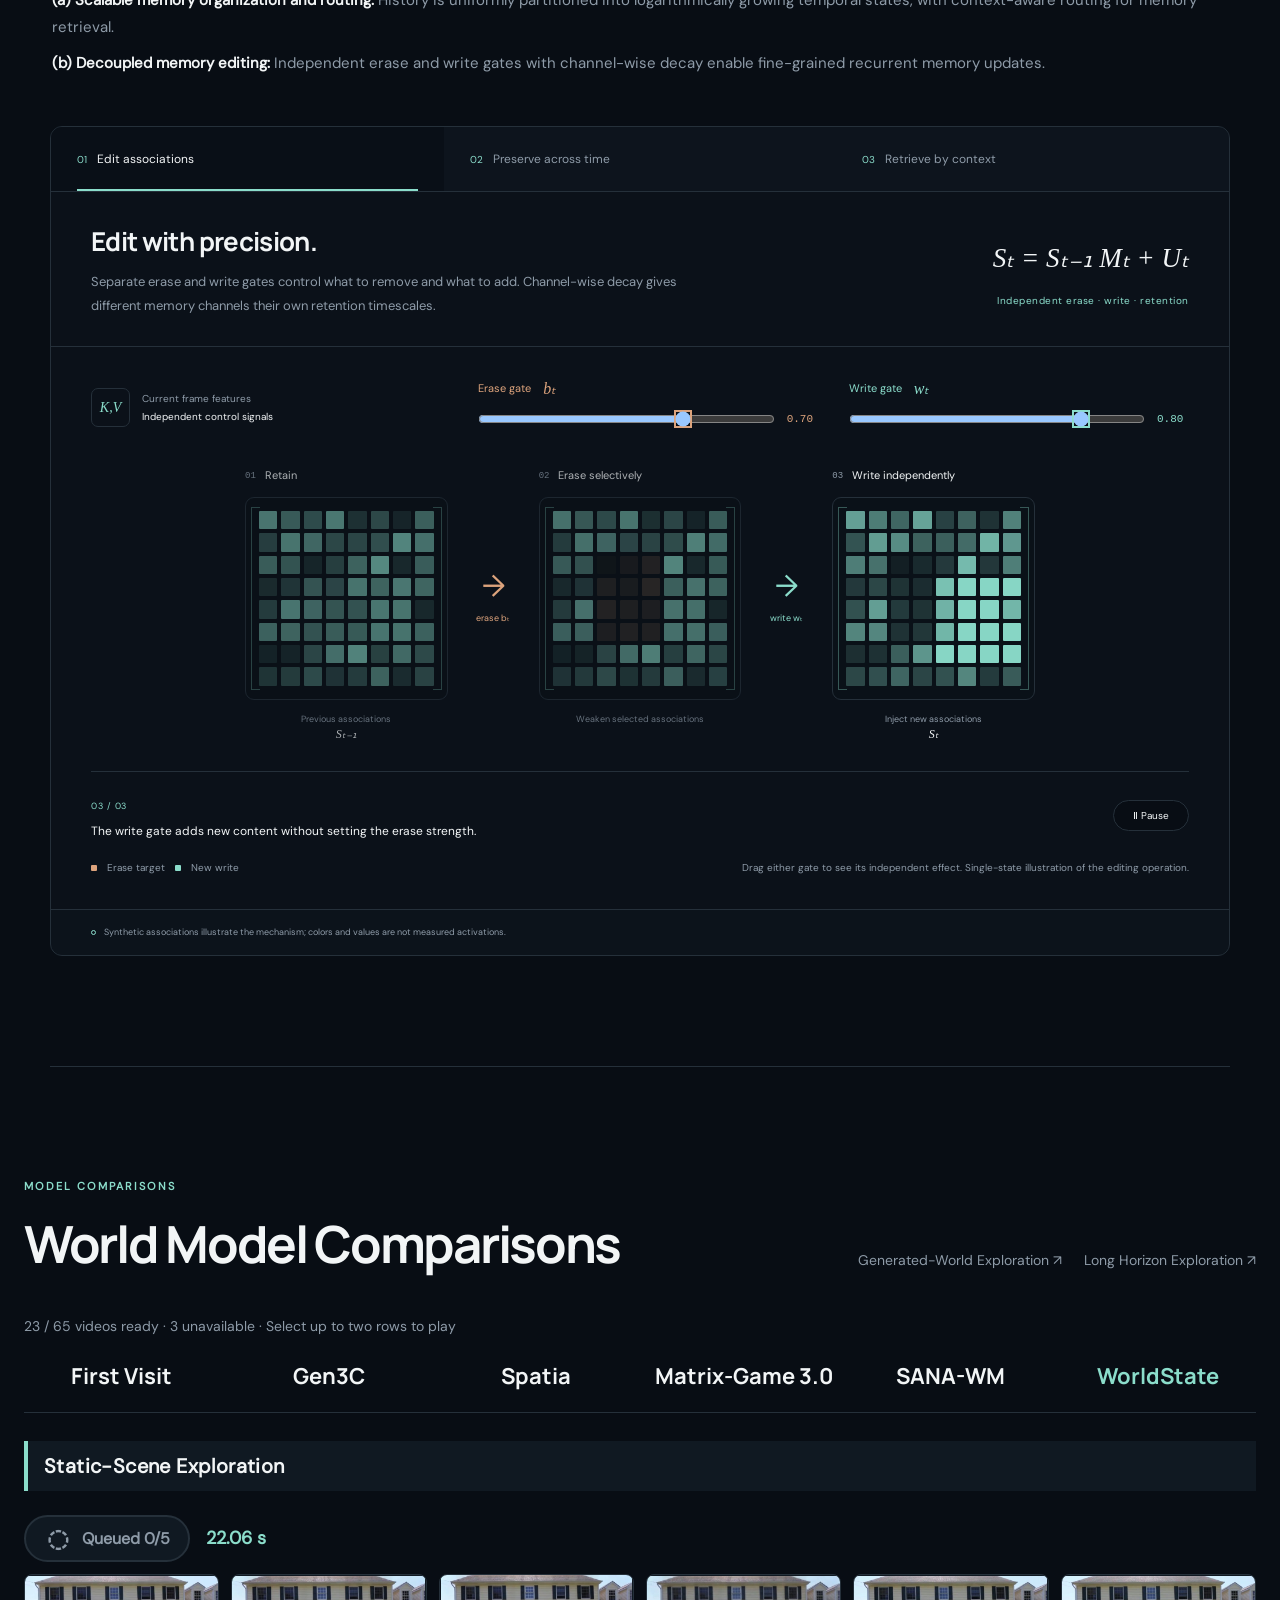
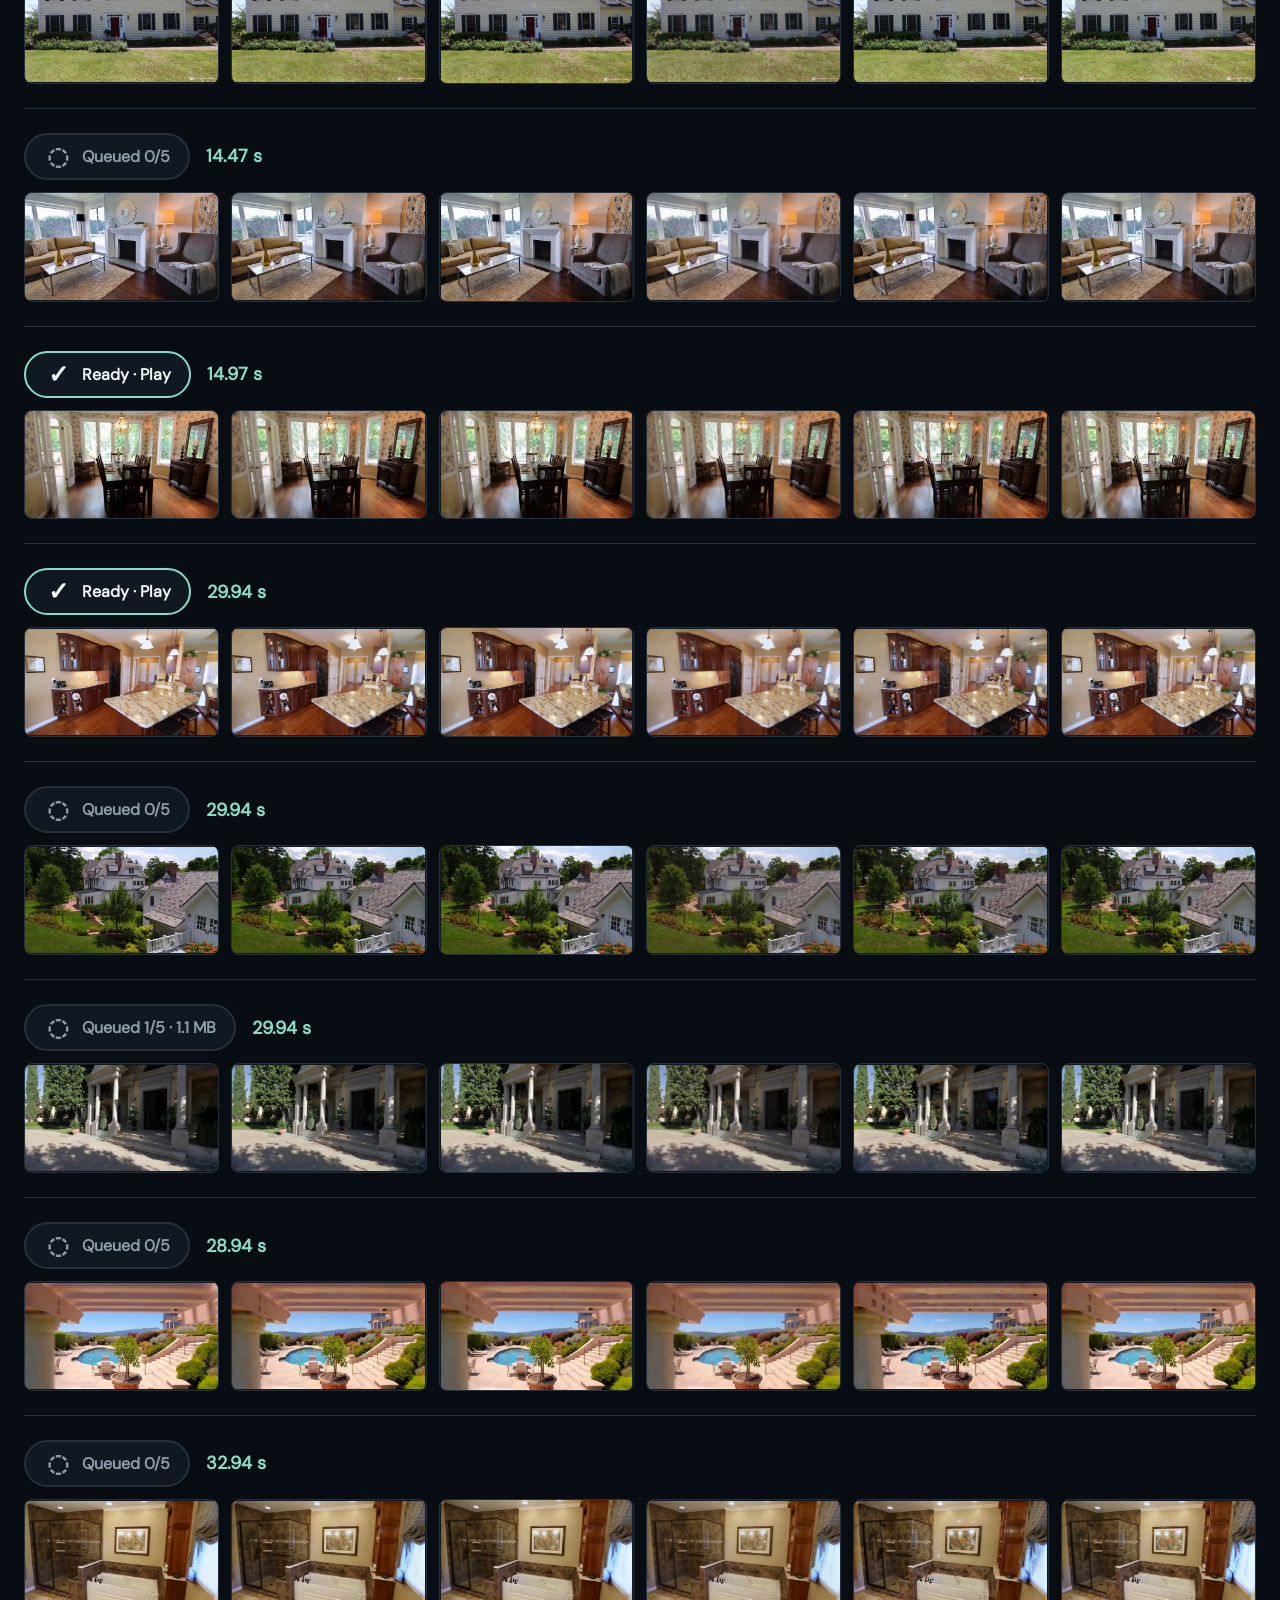
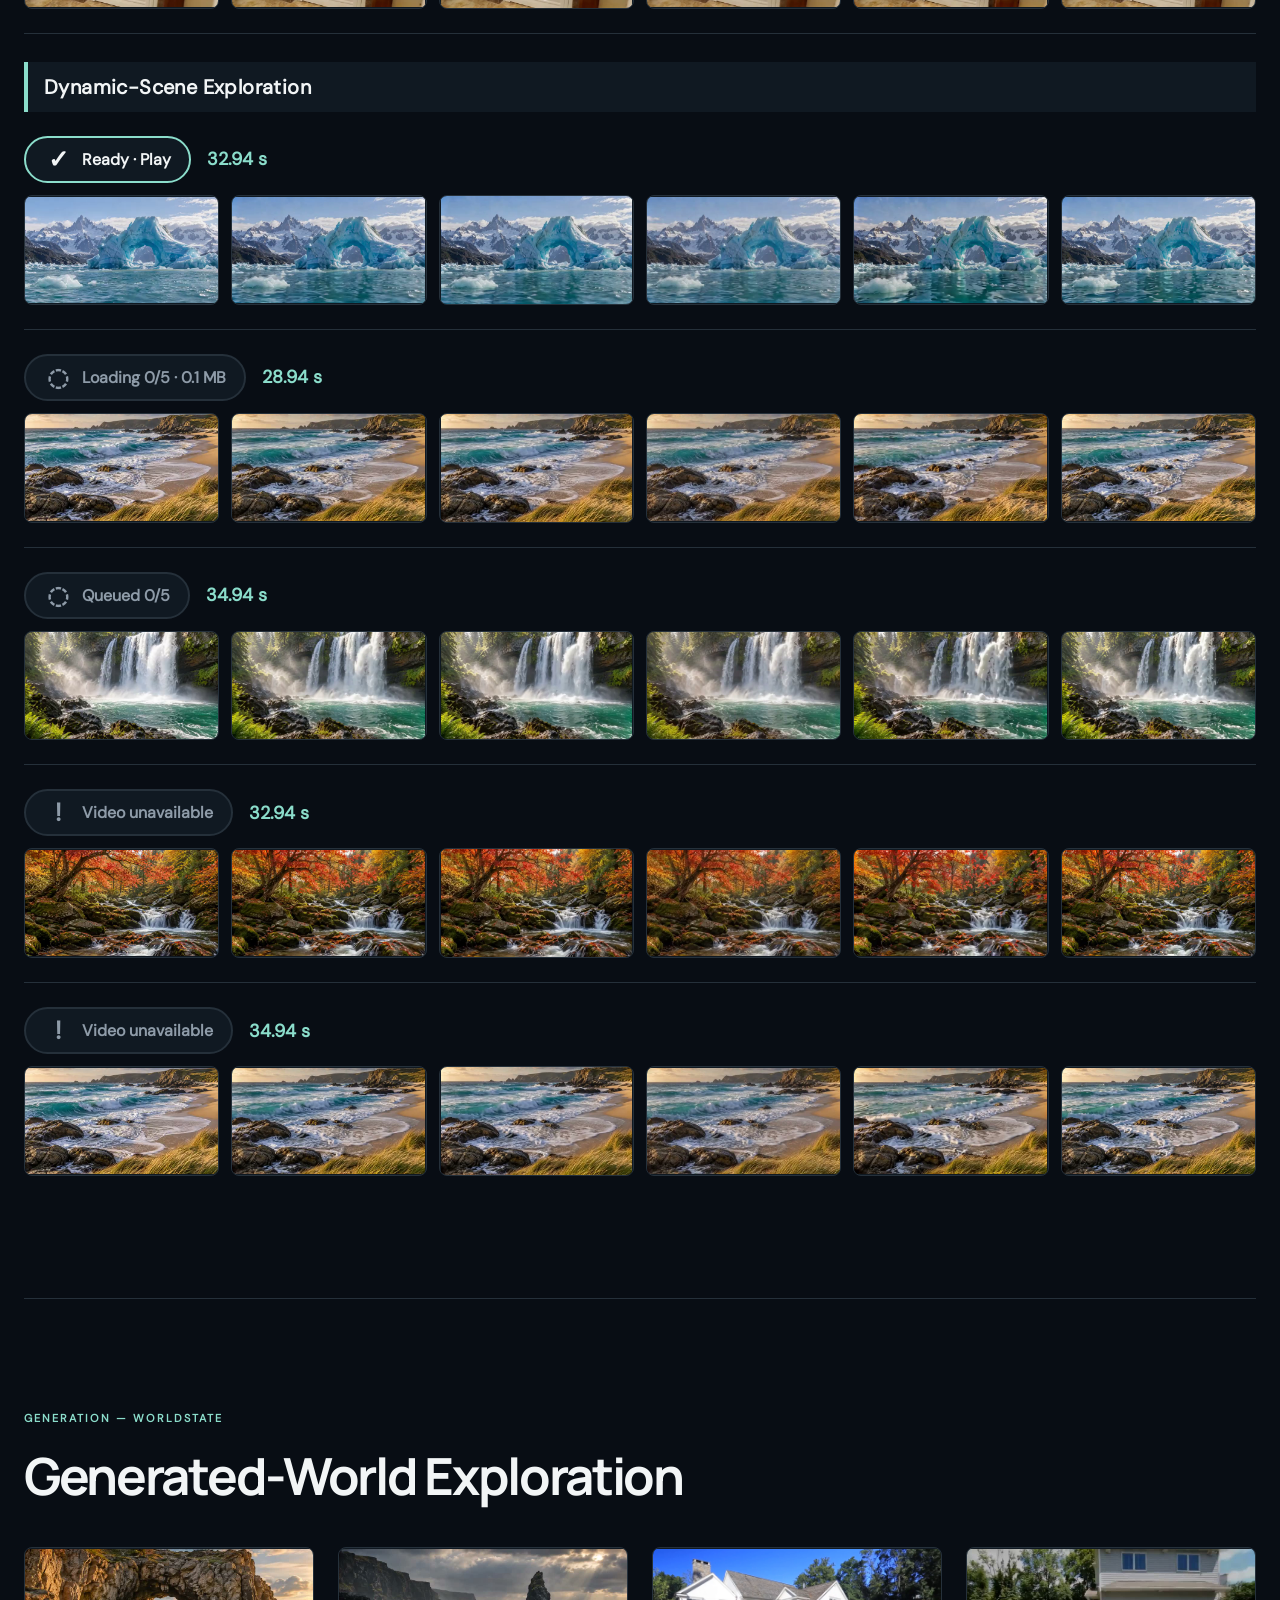
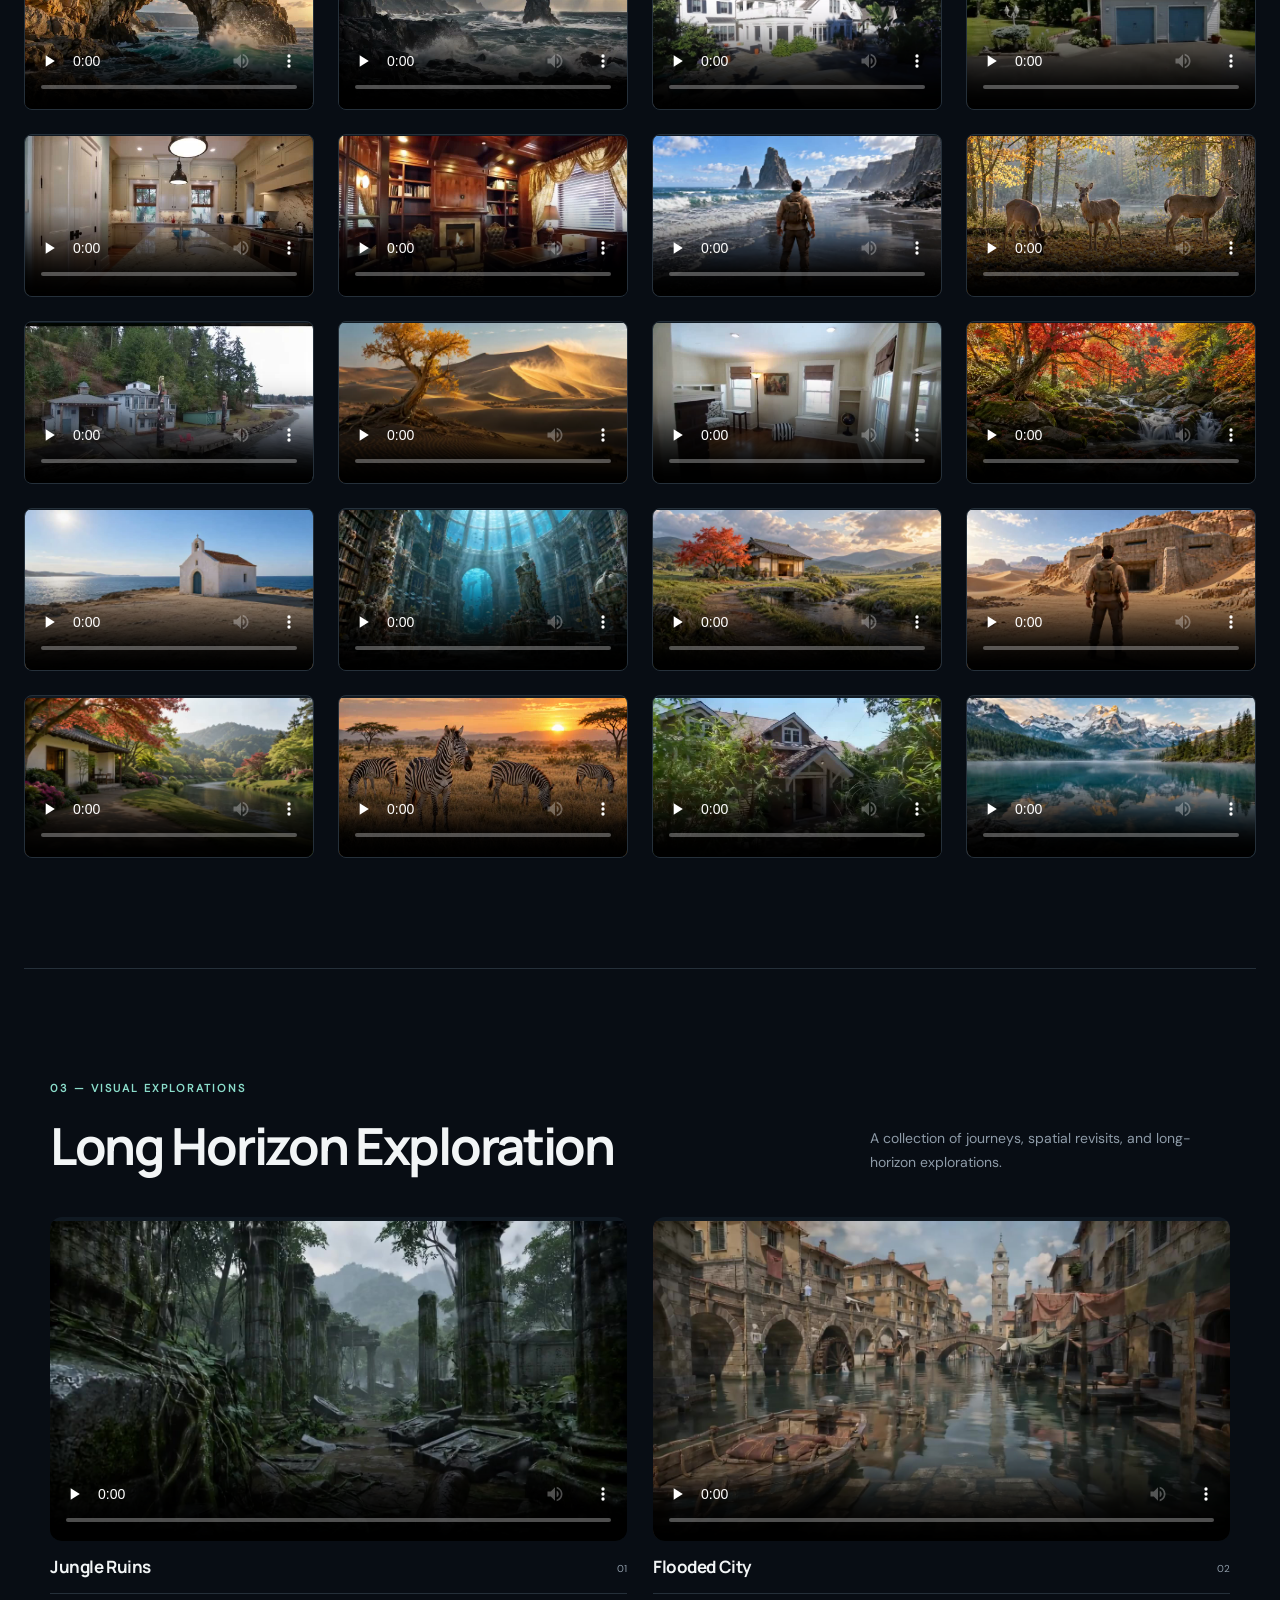
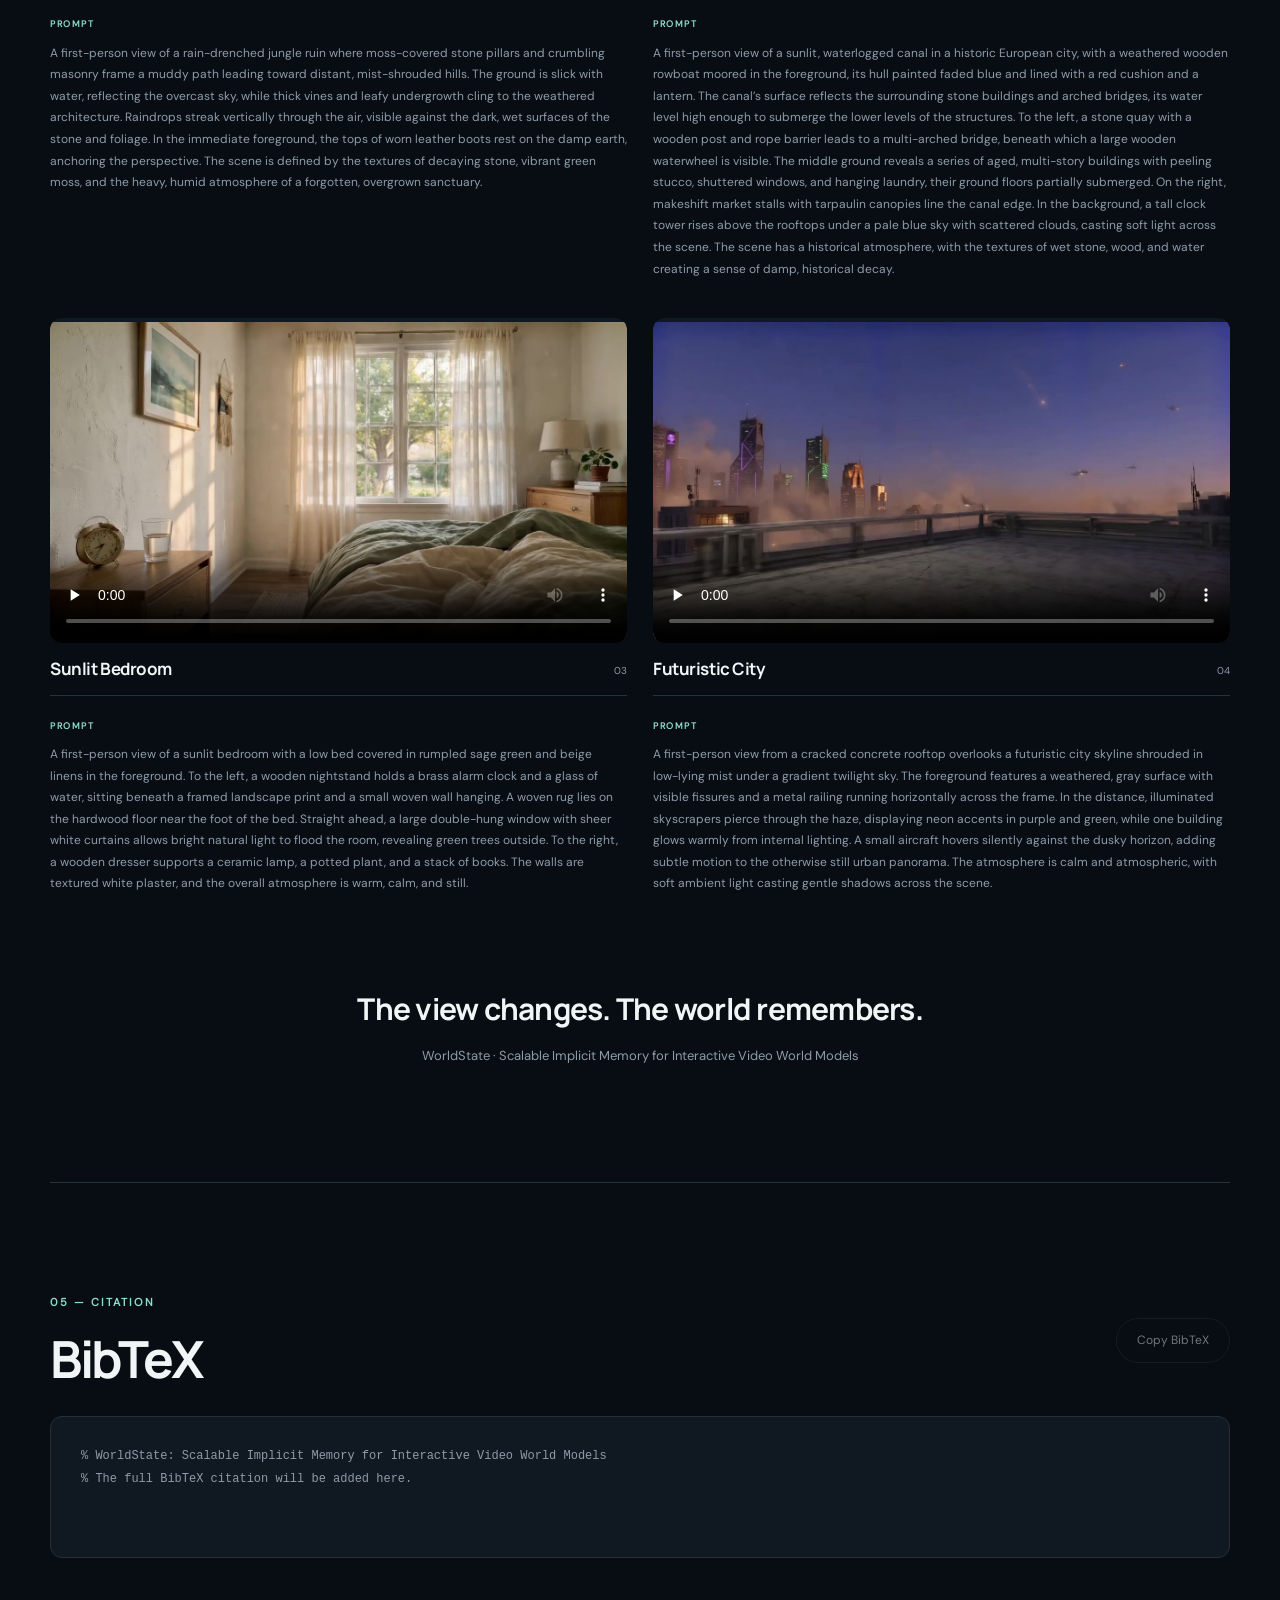
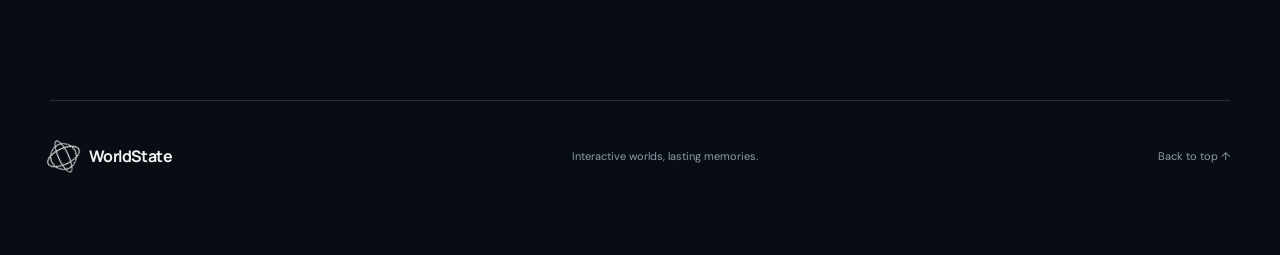
==== commit 777e527b: "Show ready video counts in sandboxed playback" ====
--- a/cinema.html
+++ b/cinema.html
@@ -15,7 +15,7 @@
 <script src="content.js?v=20260926-teahouse10" defer></script>
 <script src="implicit.js?v=20260921" defer></script>
 <script src="video-preload.js?v=20260926-sandbox" defer></script>
-<script src="video-loops.js?v=20260926-sandbox" defer></script>
+<script src="video-loops.js?v=20260926-loading-count" defer></script>
 <script src="app.js?v=20260926-video-note" defer></script>
 </head>
 <body>
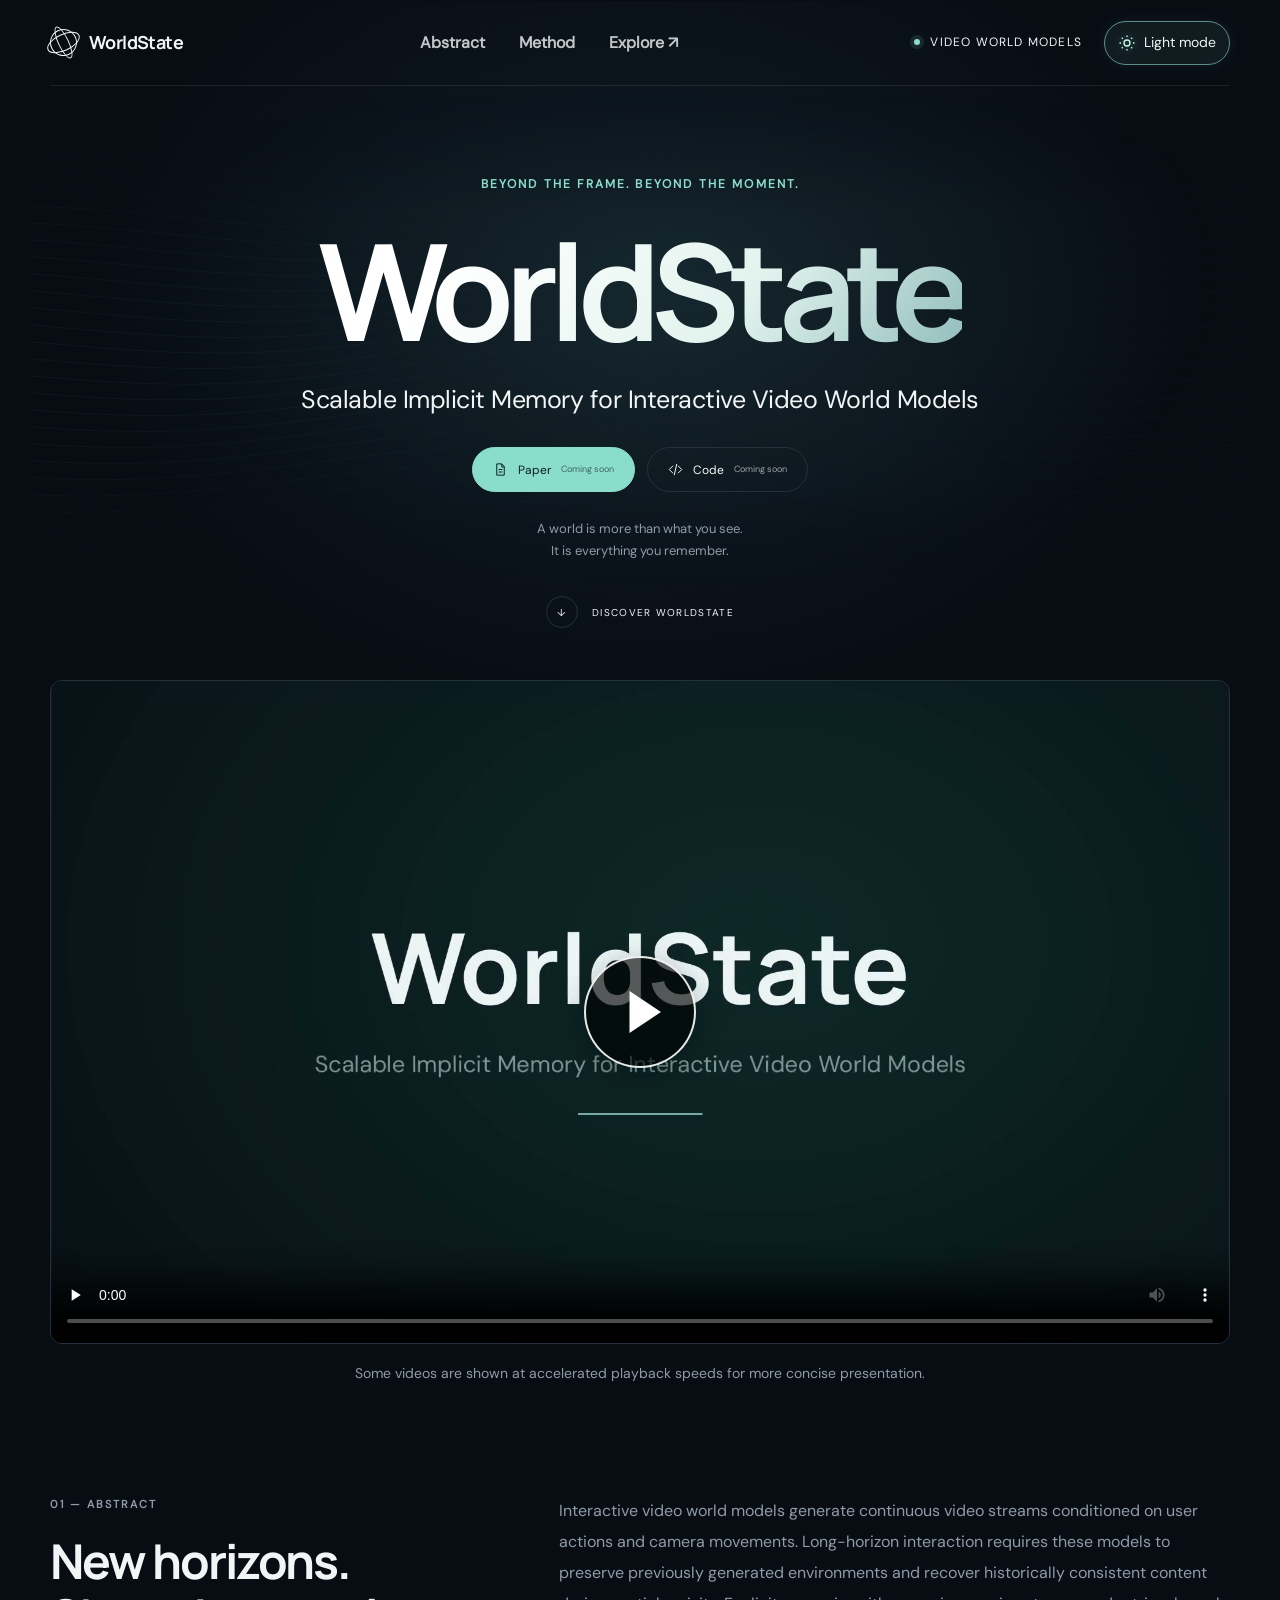
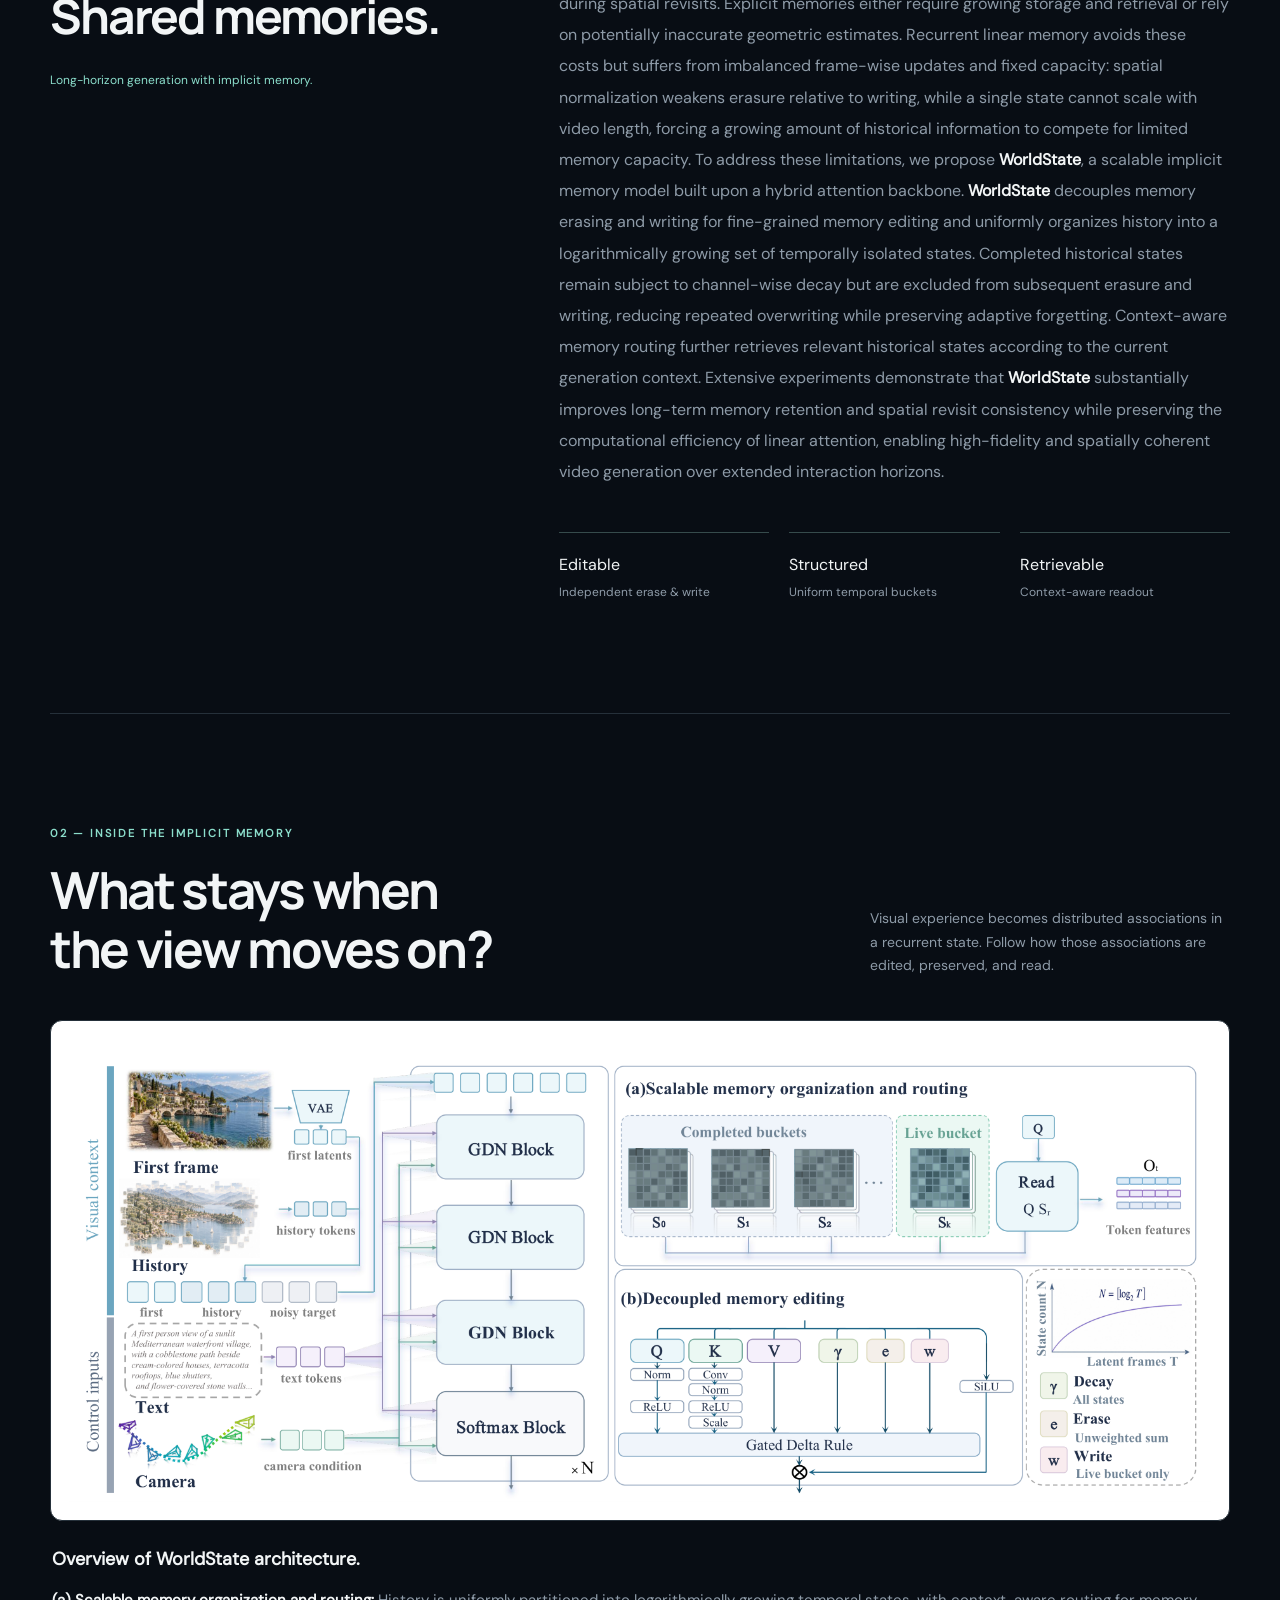
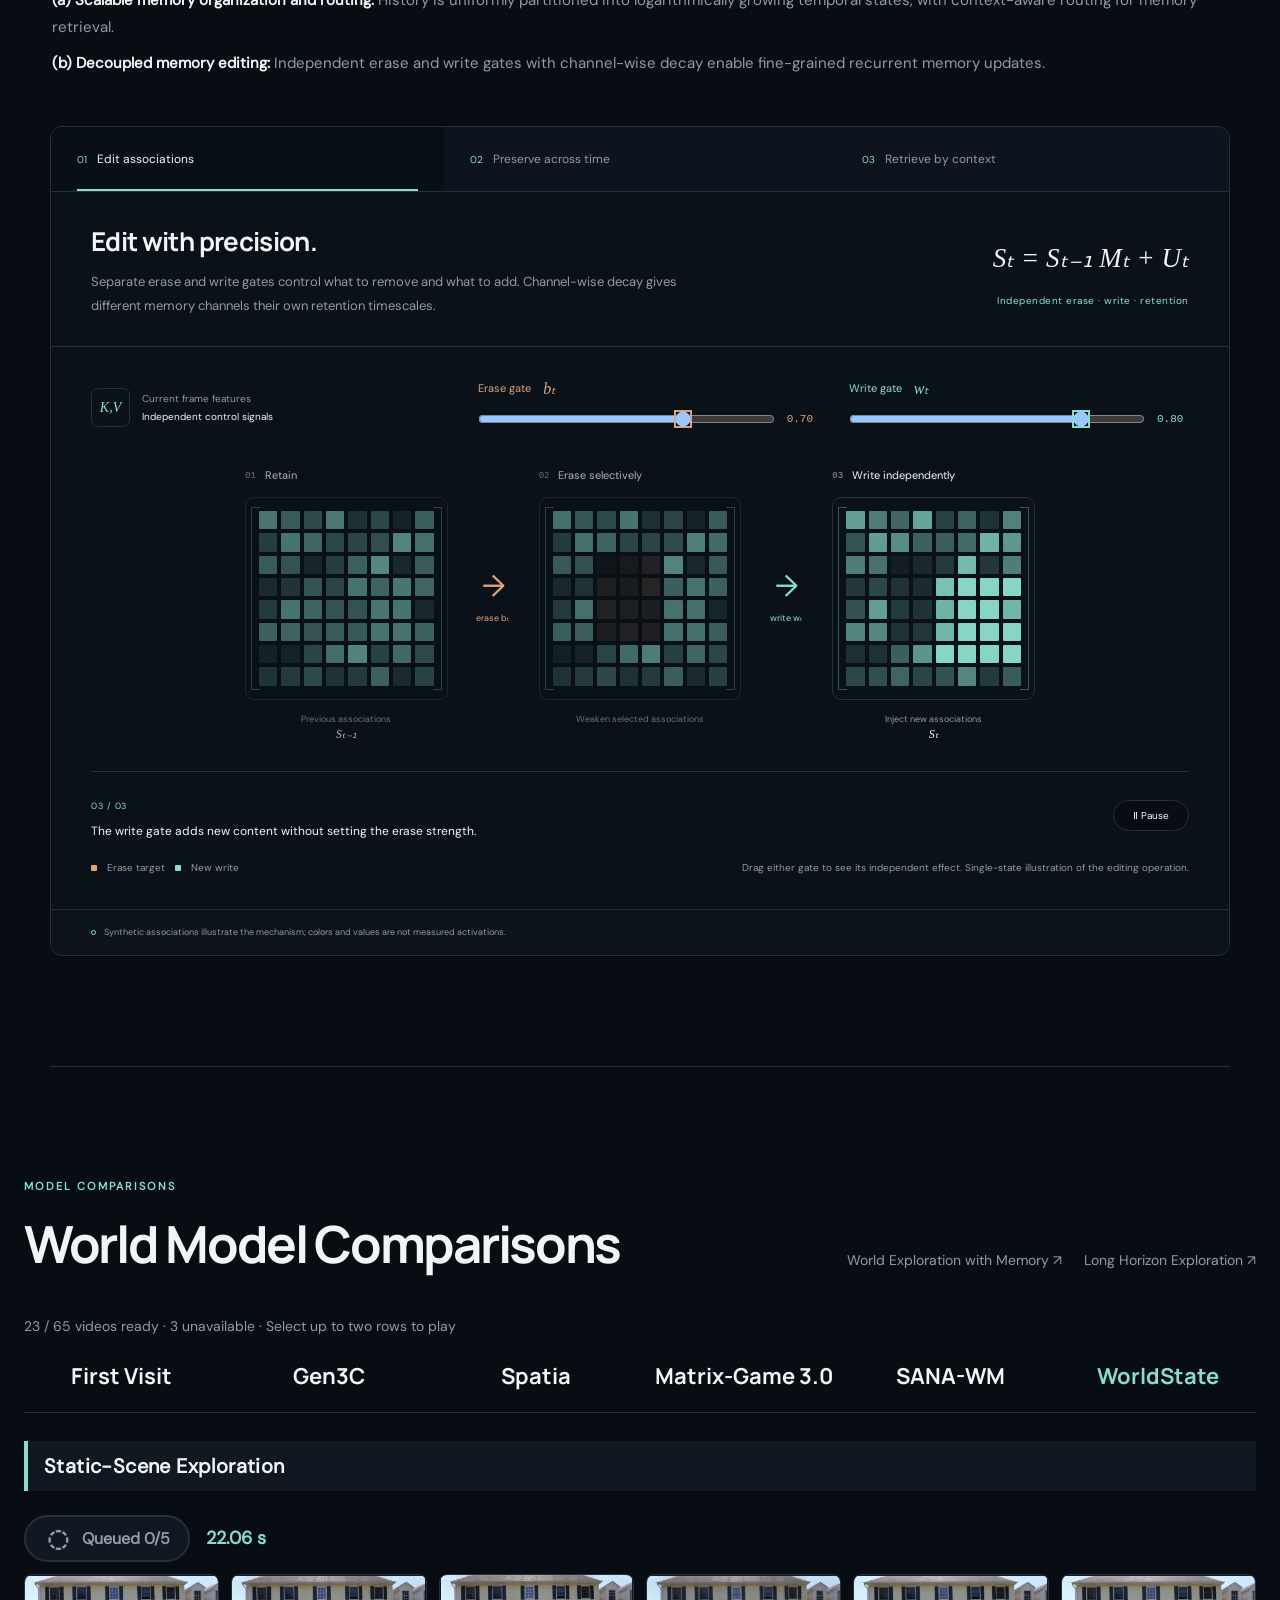
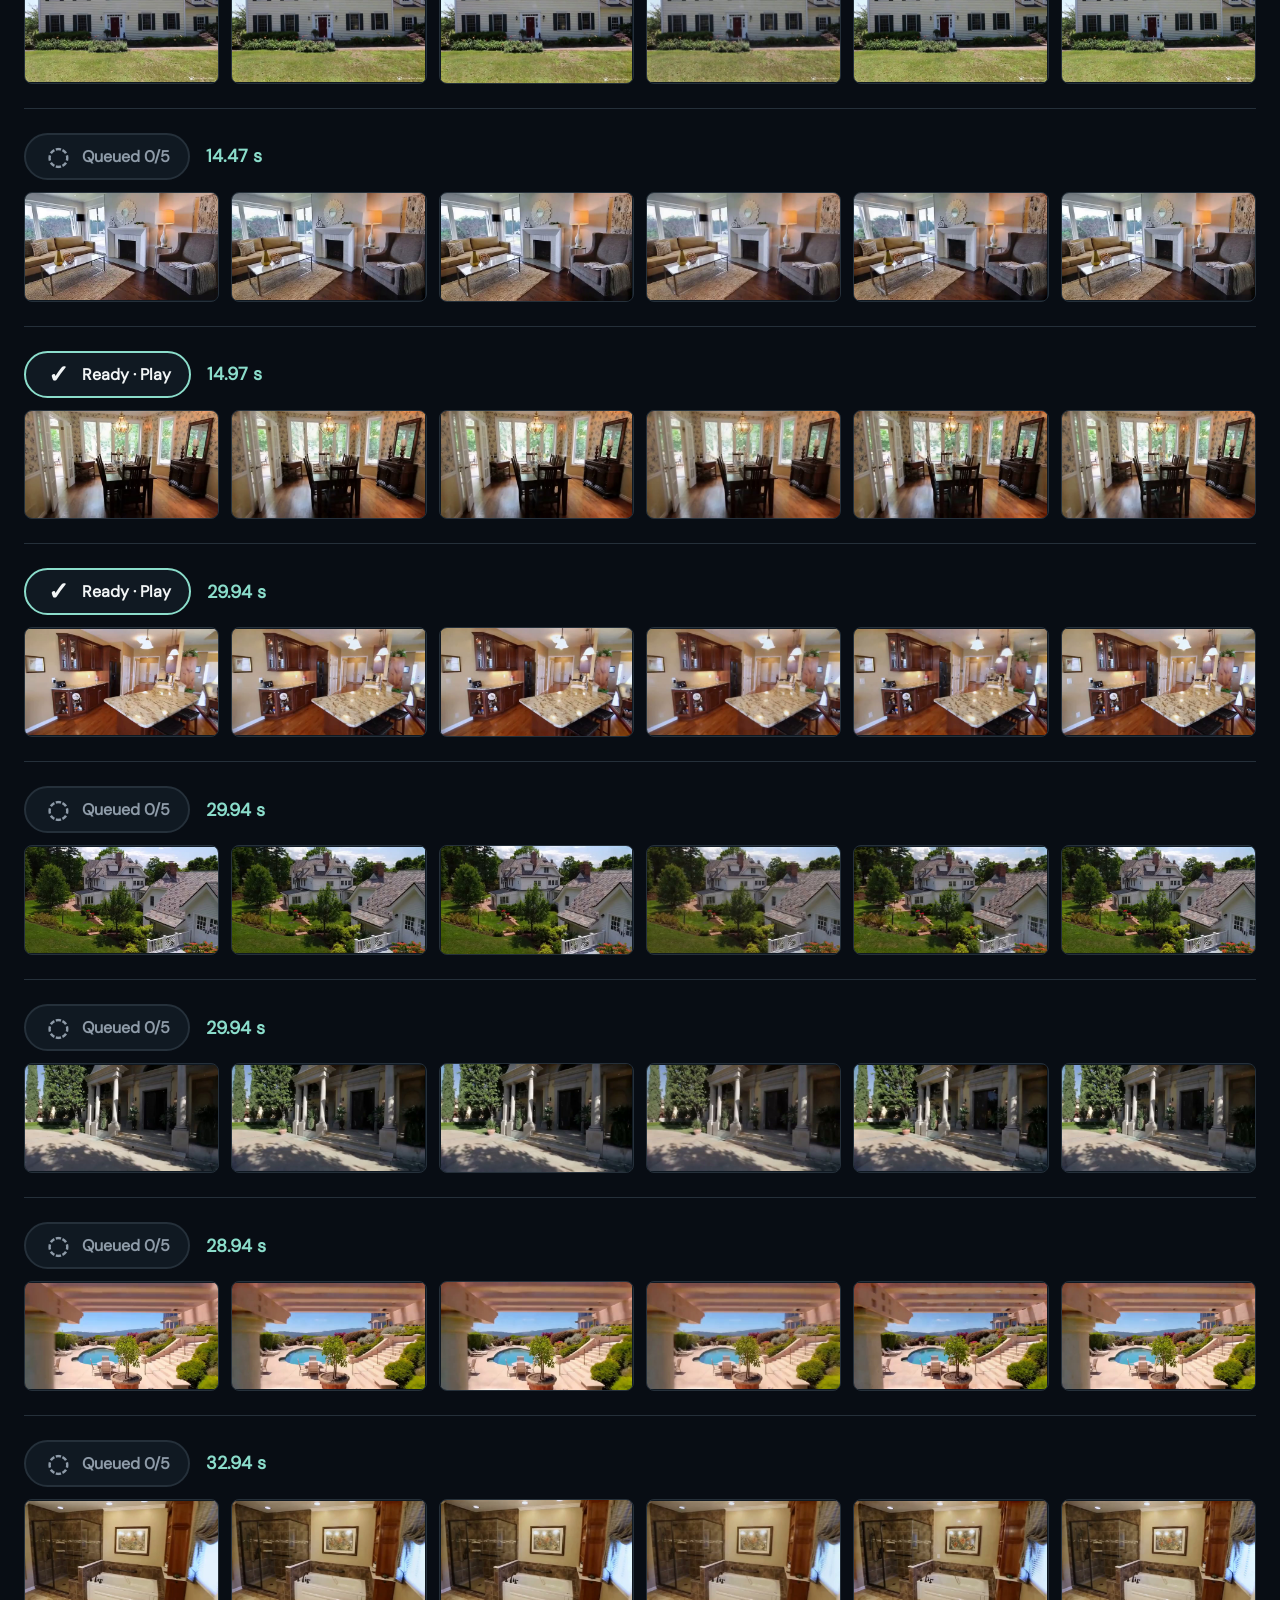
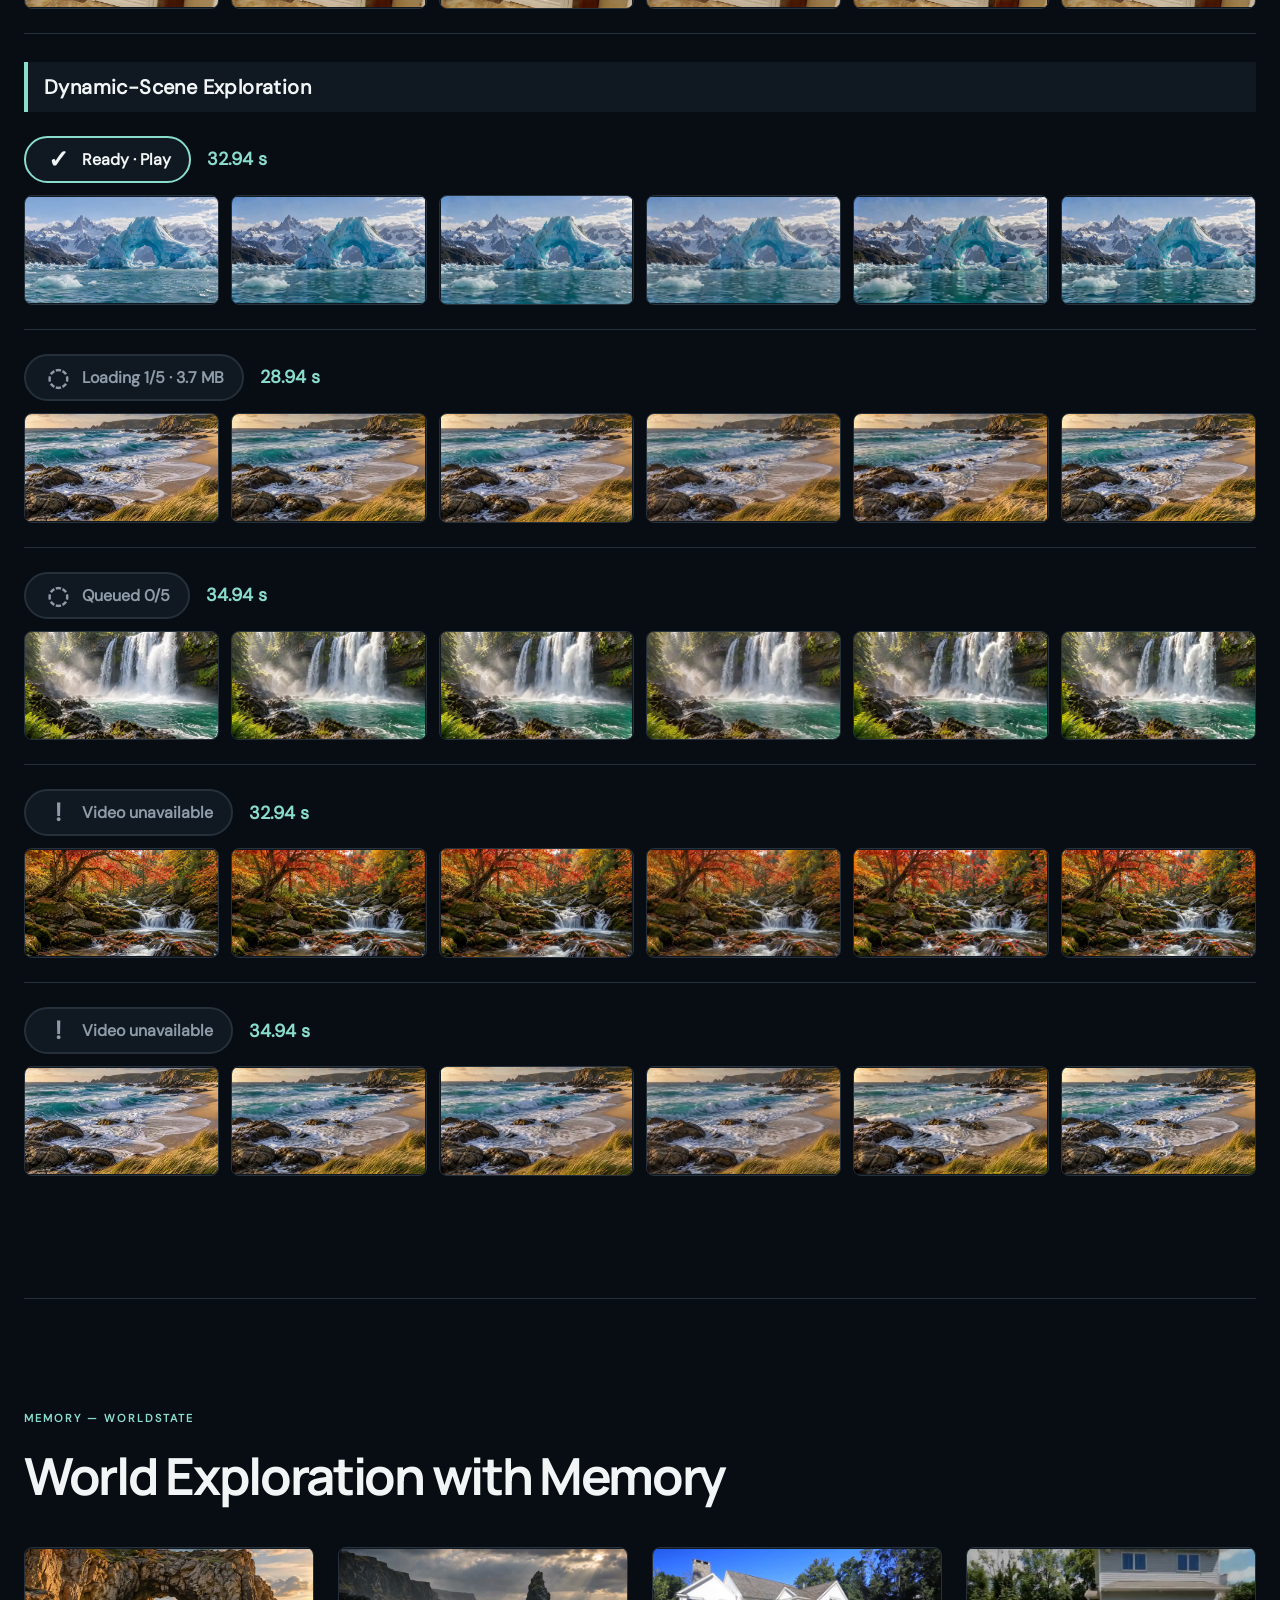
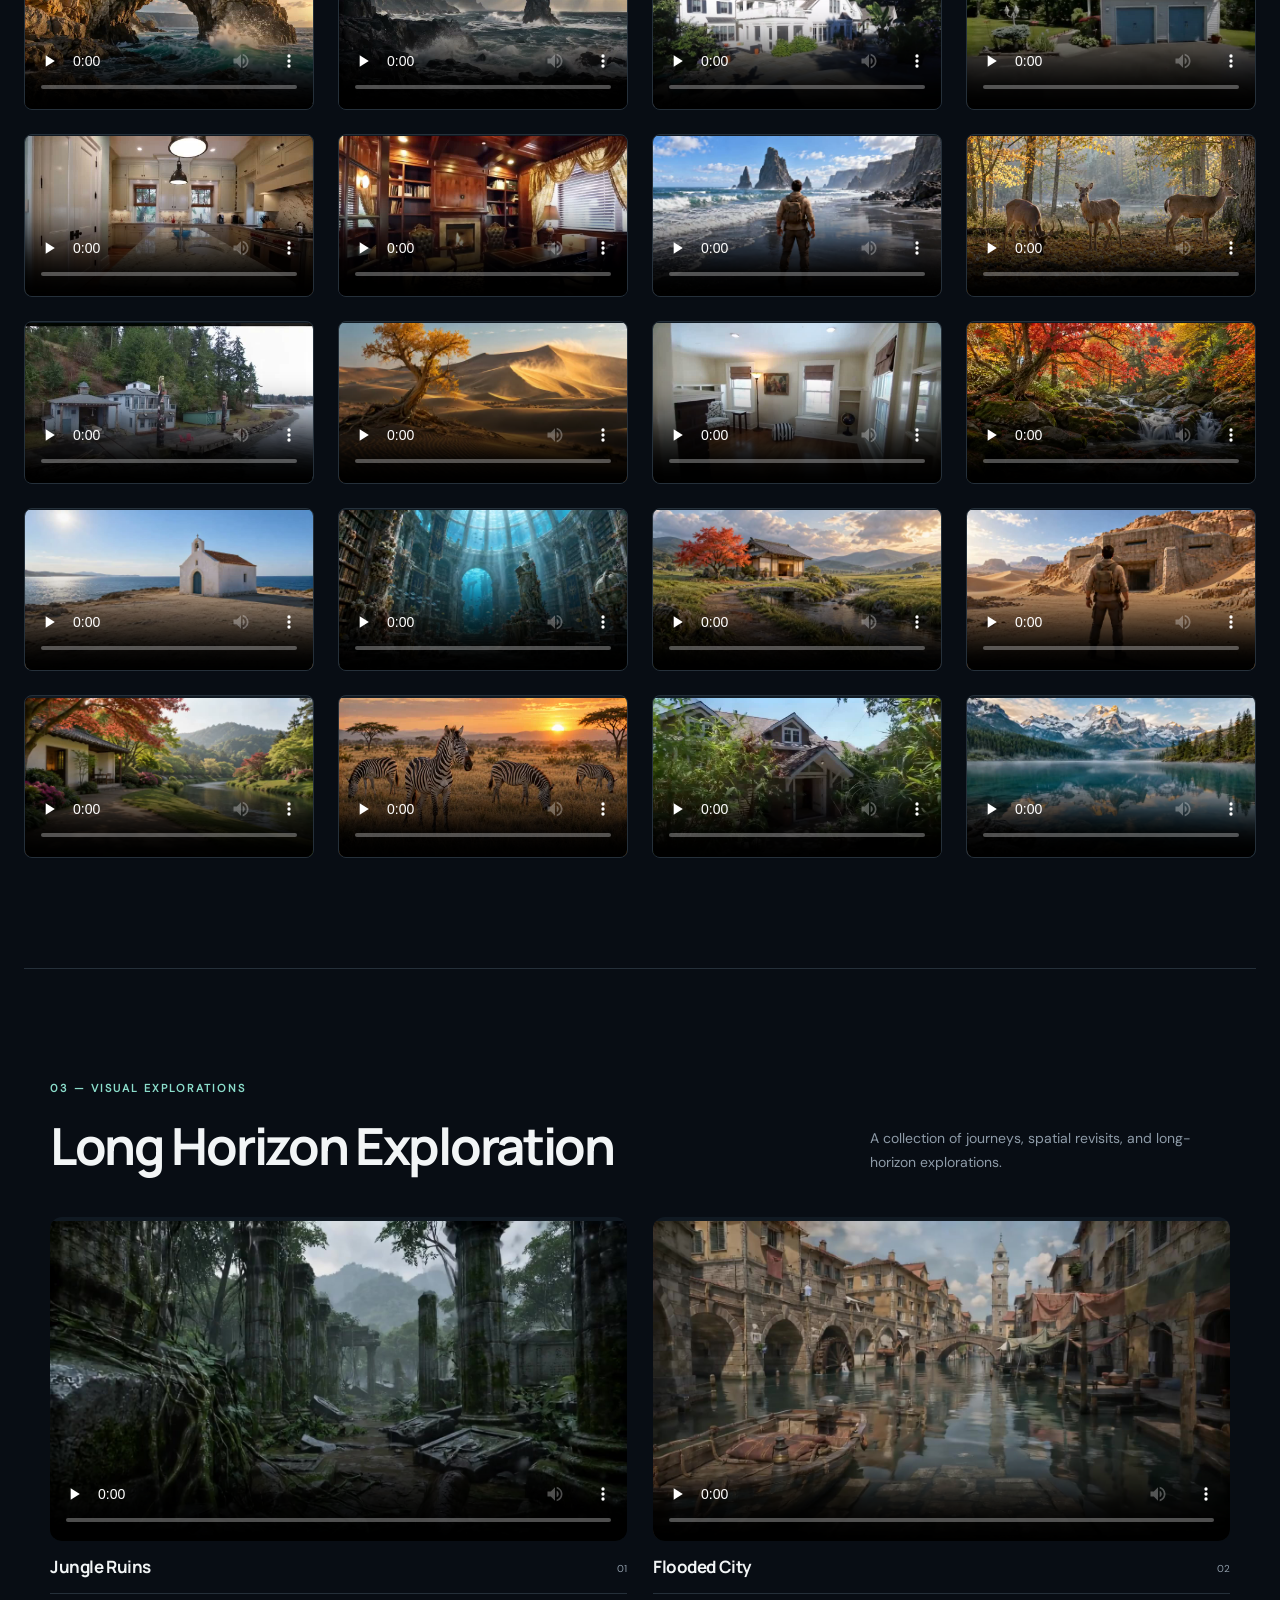
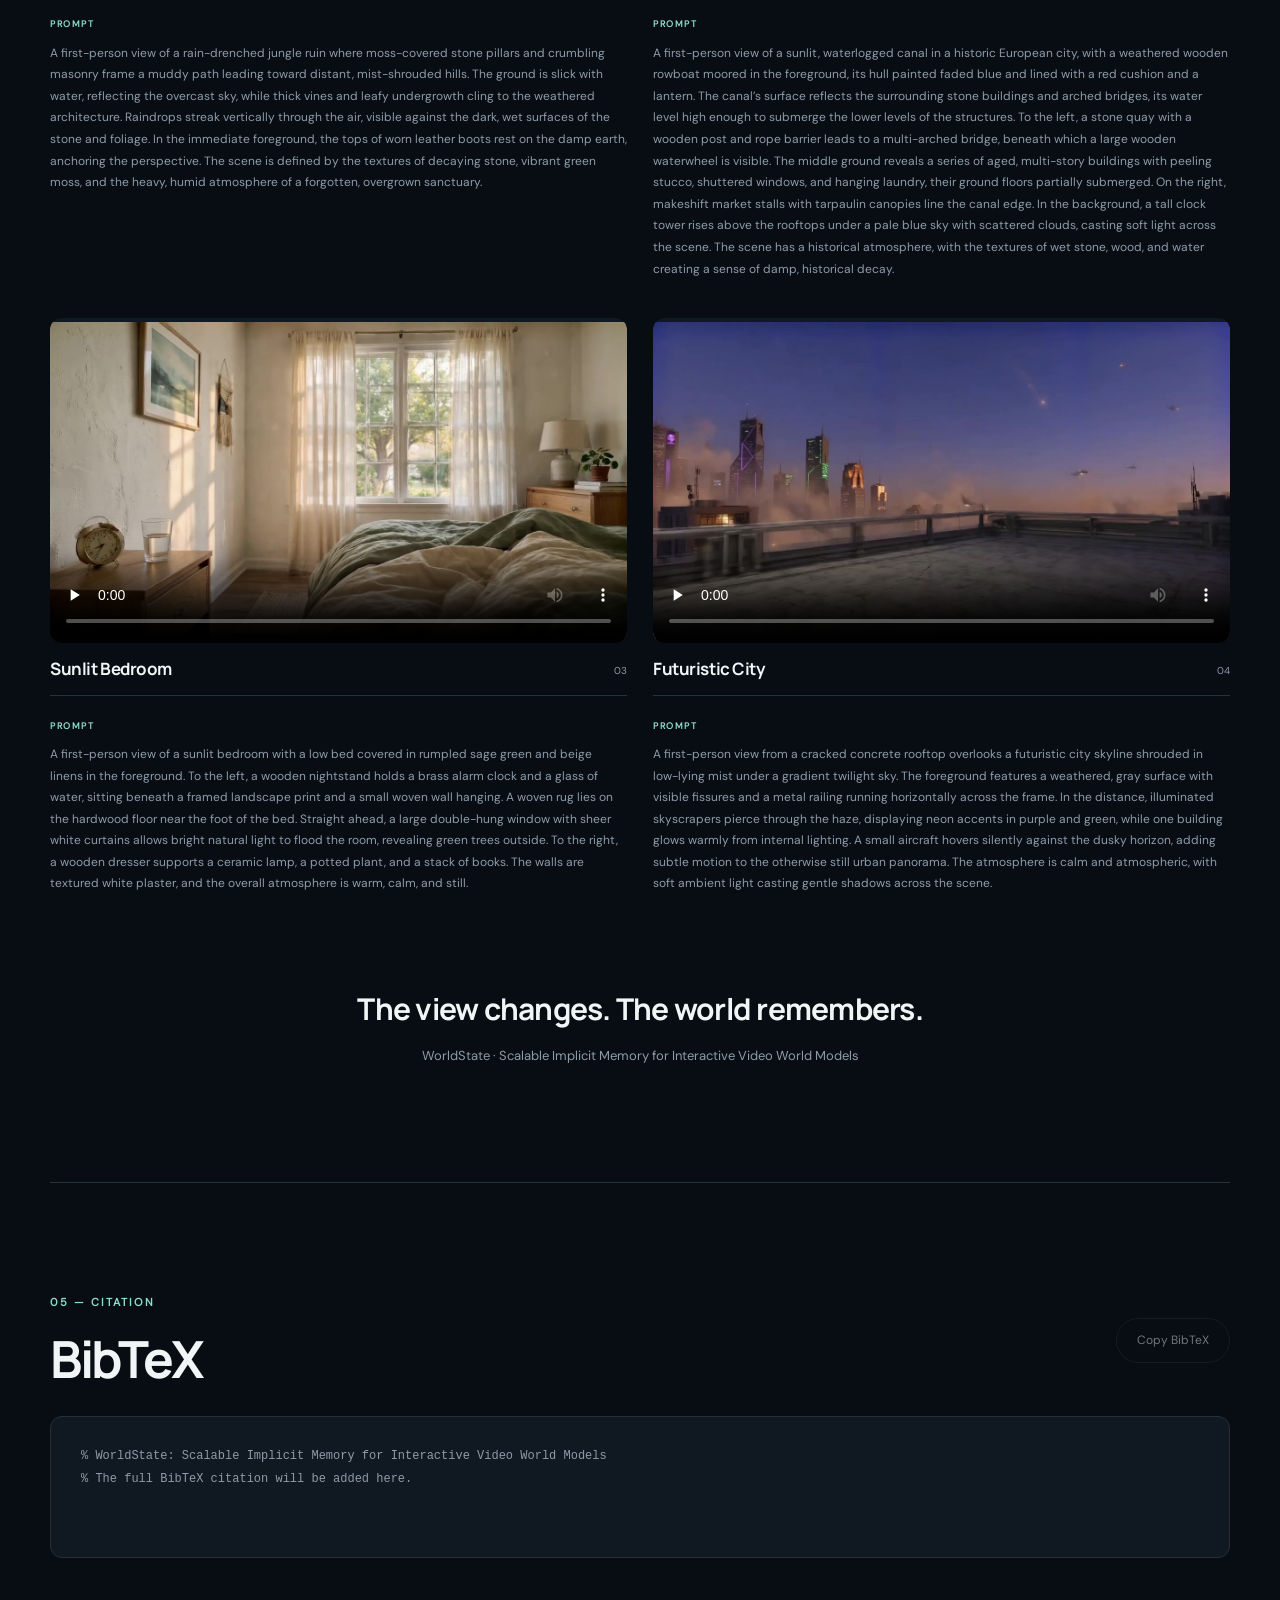
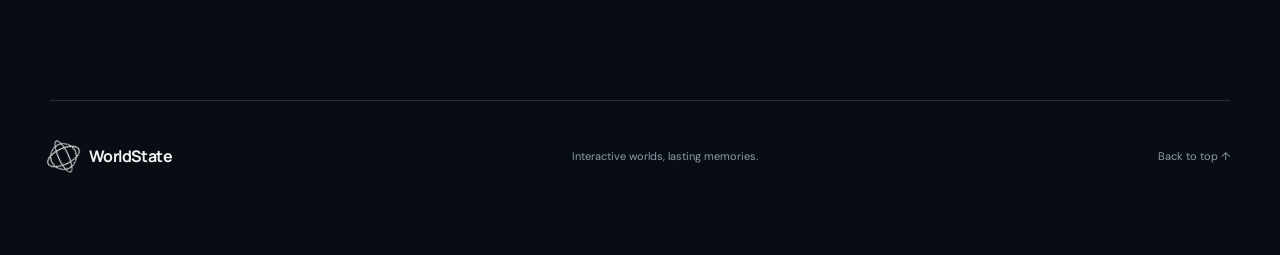
==== commit 12fabbaf: "Rename gallery to World Exploration with Memory" ====
--- a/cinema.html
+++ b/cinema.html
@@ -16,7 +16,7 @@
 <script src="implicit.js?v=20260921" defer></script>
 <script src="video-preload.js?v=20260926-sandbox" defer></script>
 <script src="video-loops.js?v=20260926-loading-count" defer></script>
-<script src="app.js?v=20260926-video-note" defer></script>
+<script src="app.js?v=20260926-memory-title" defer></script>
 </head>
 <body>
 <div id="app"></div>
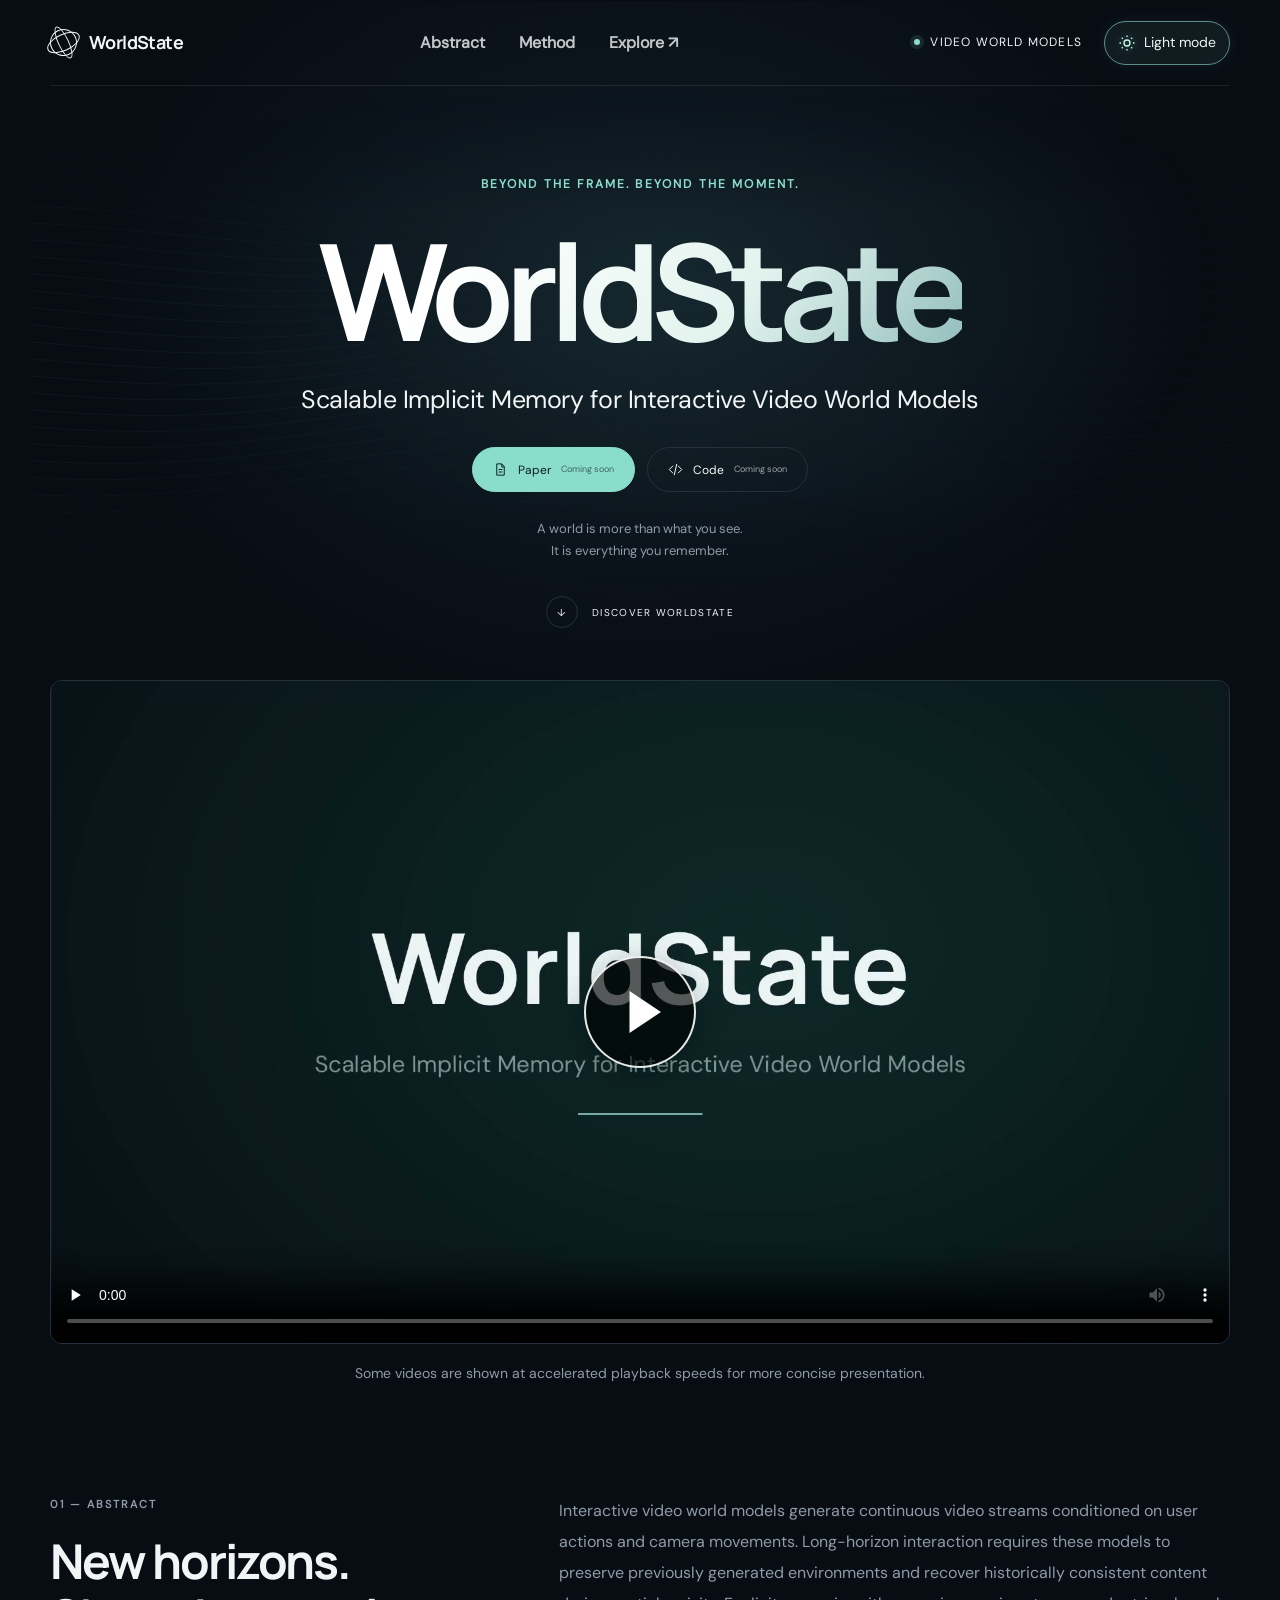
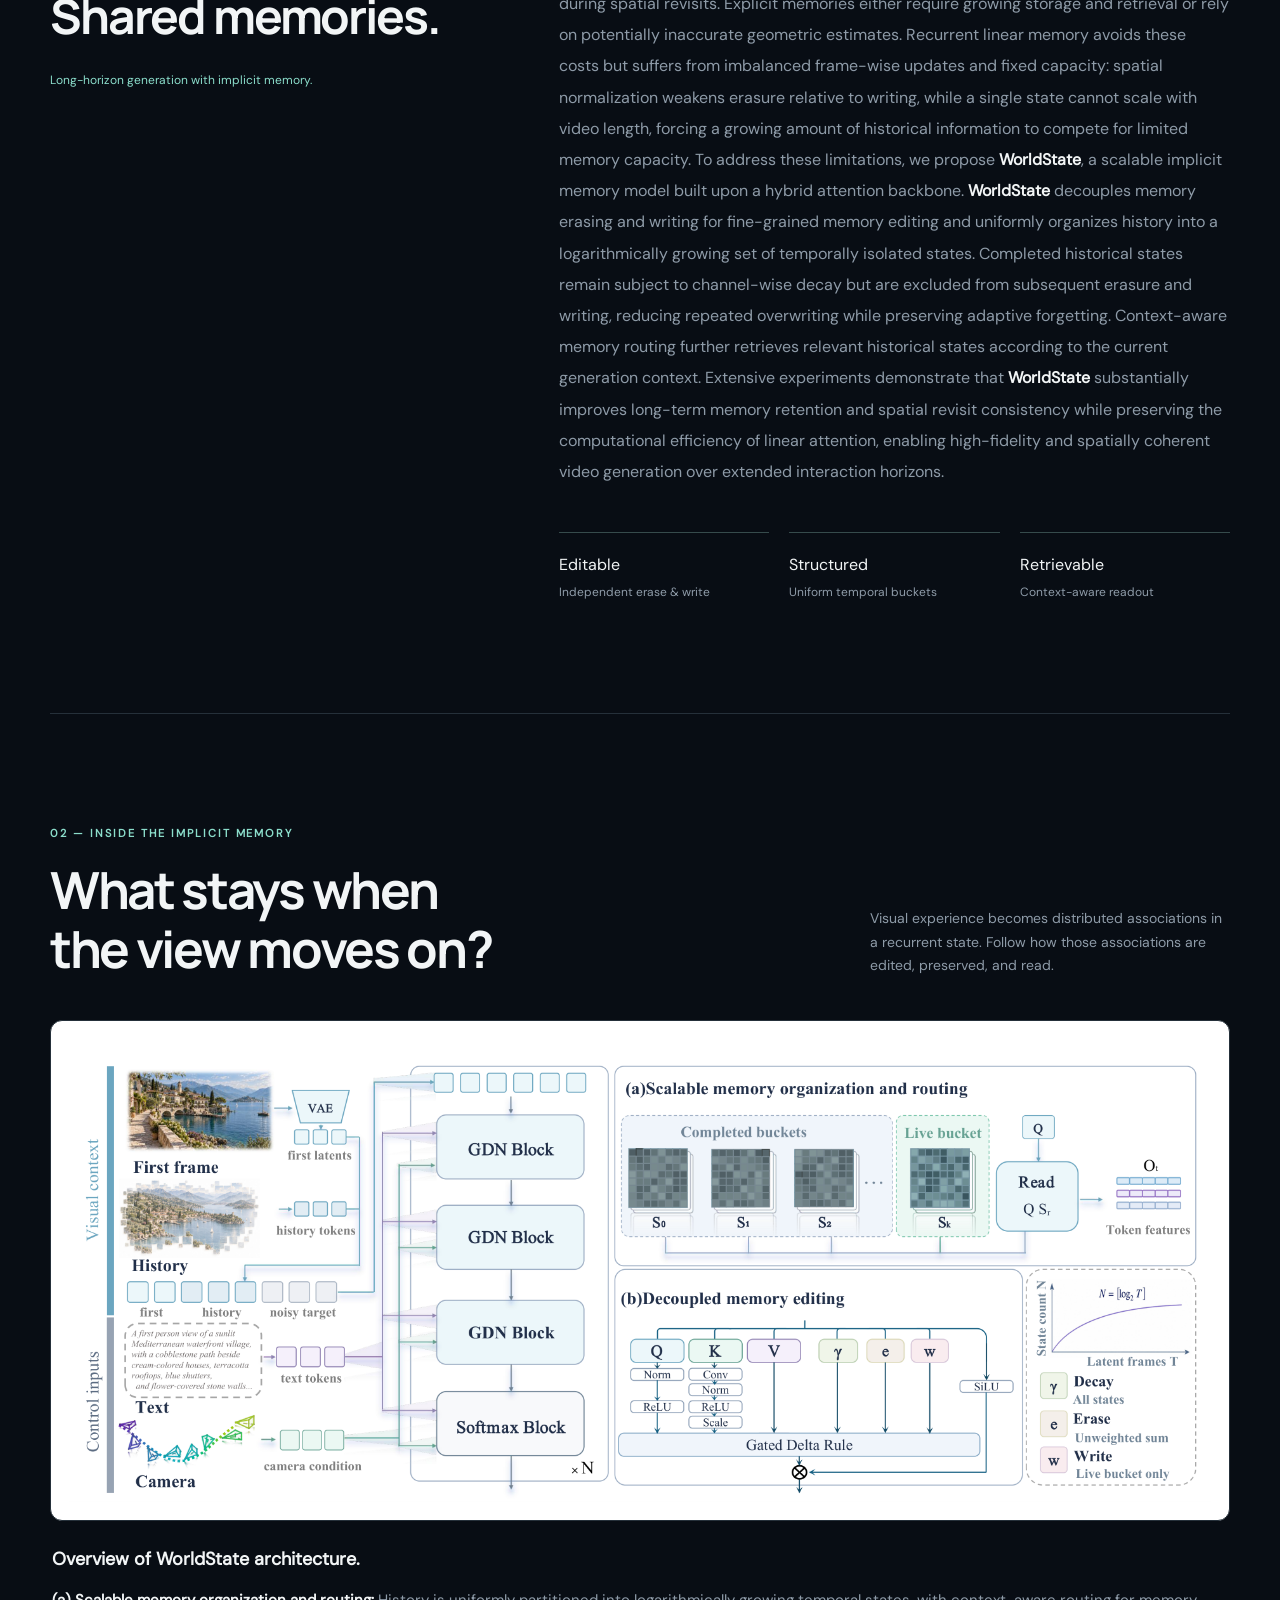
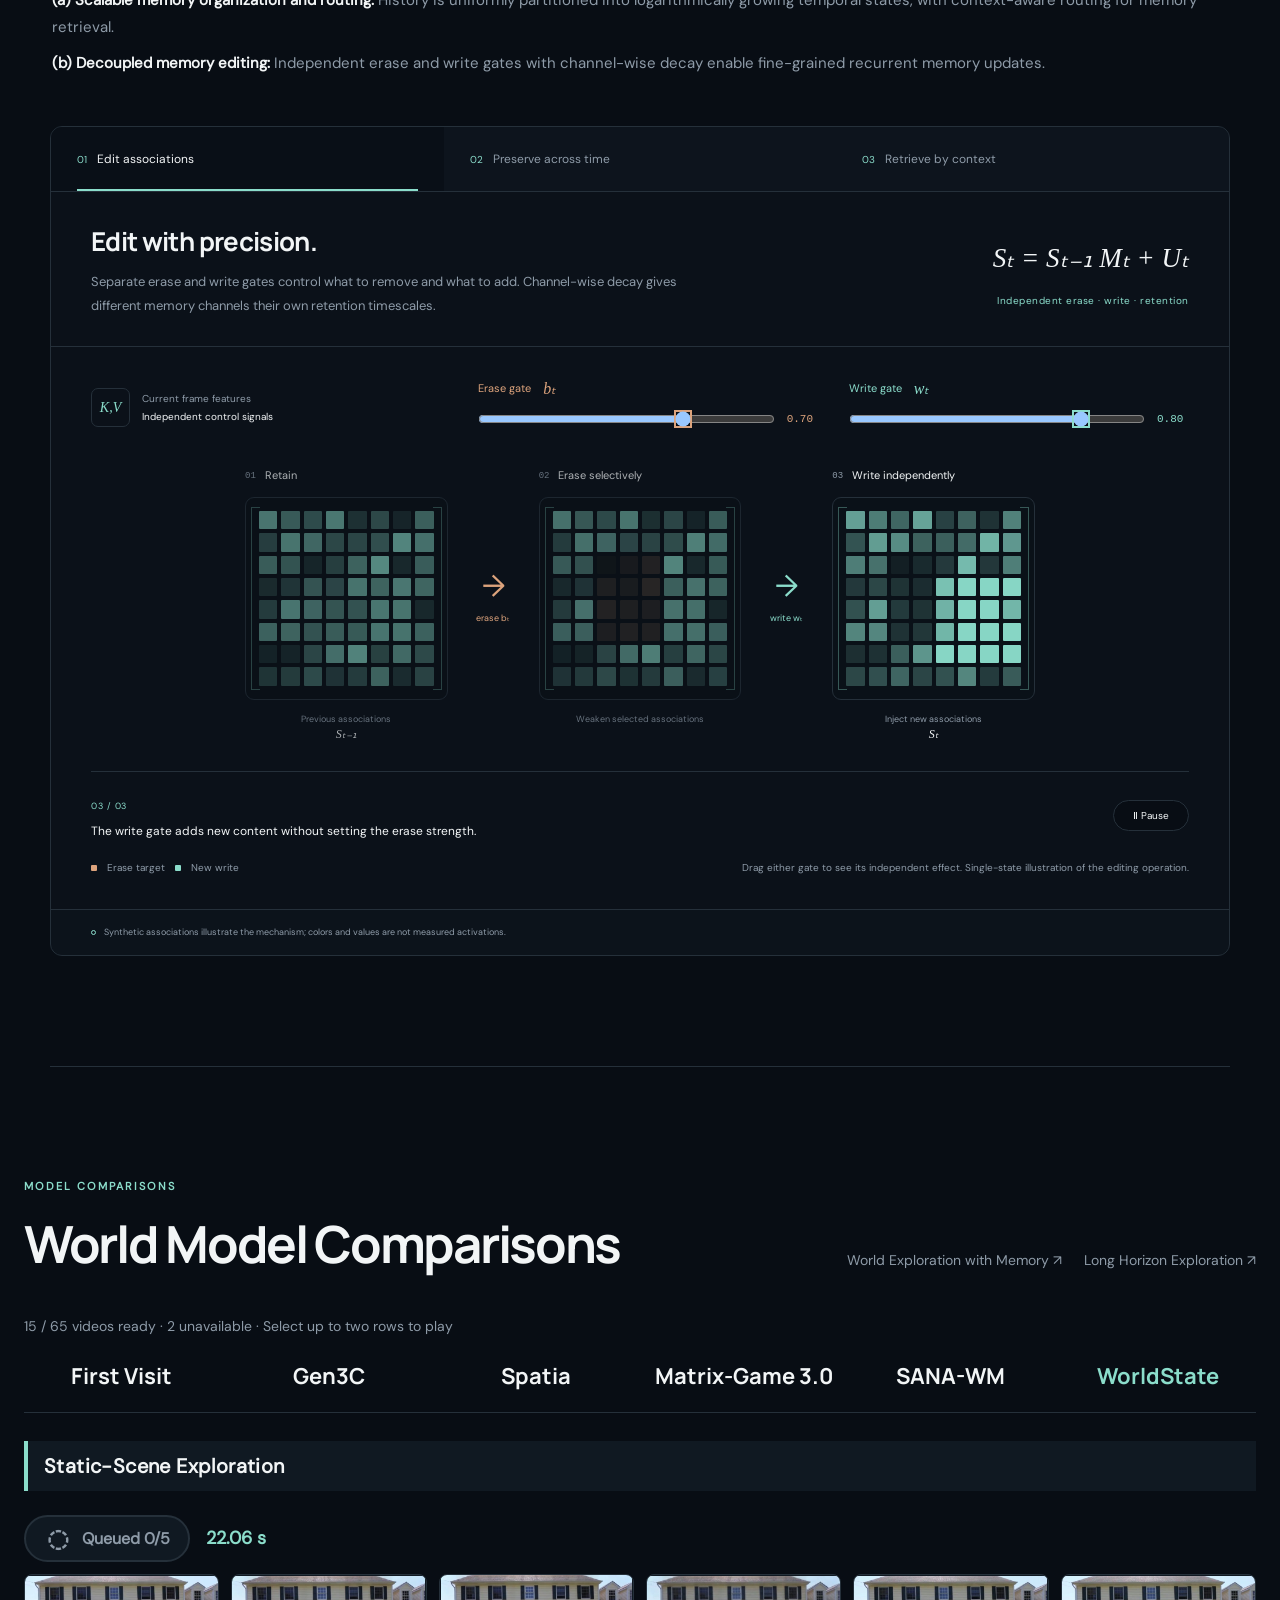
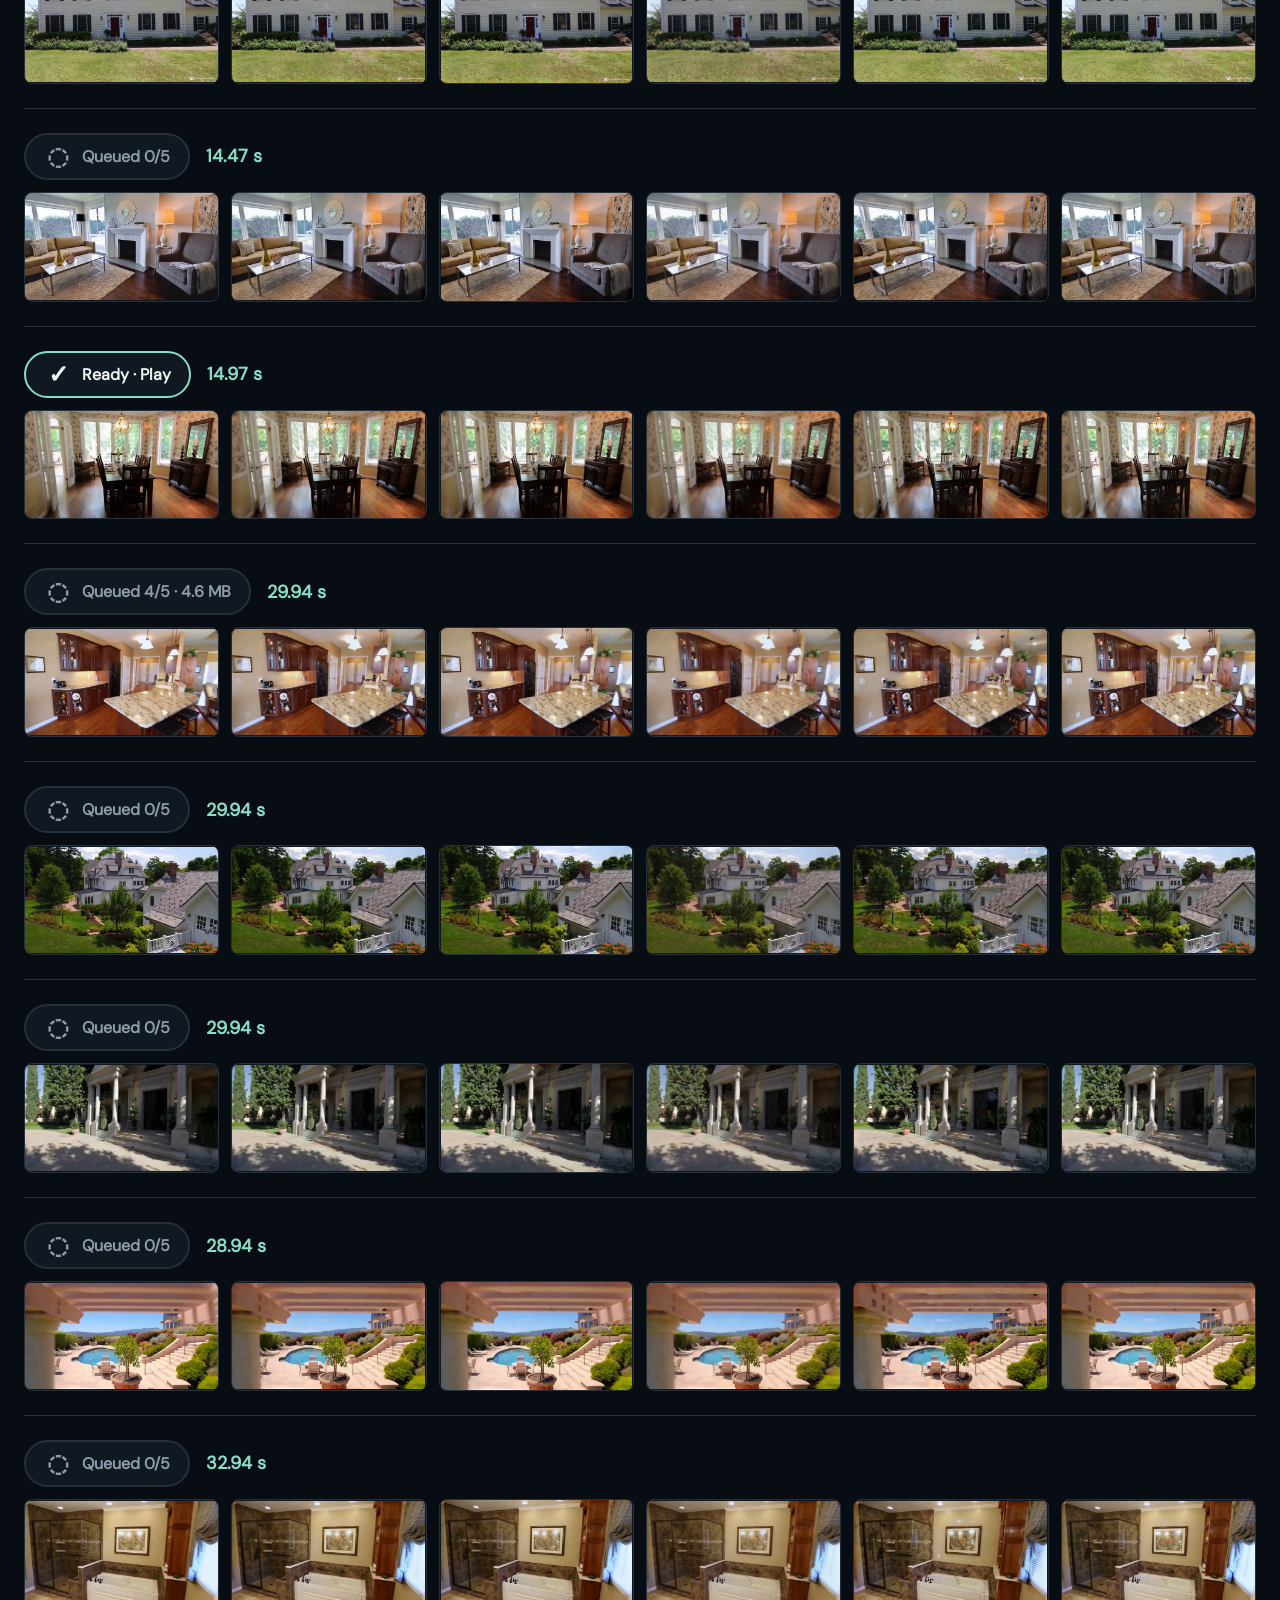
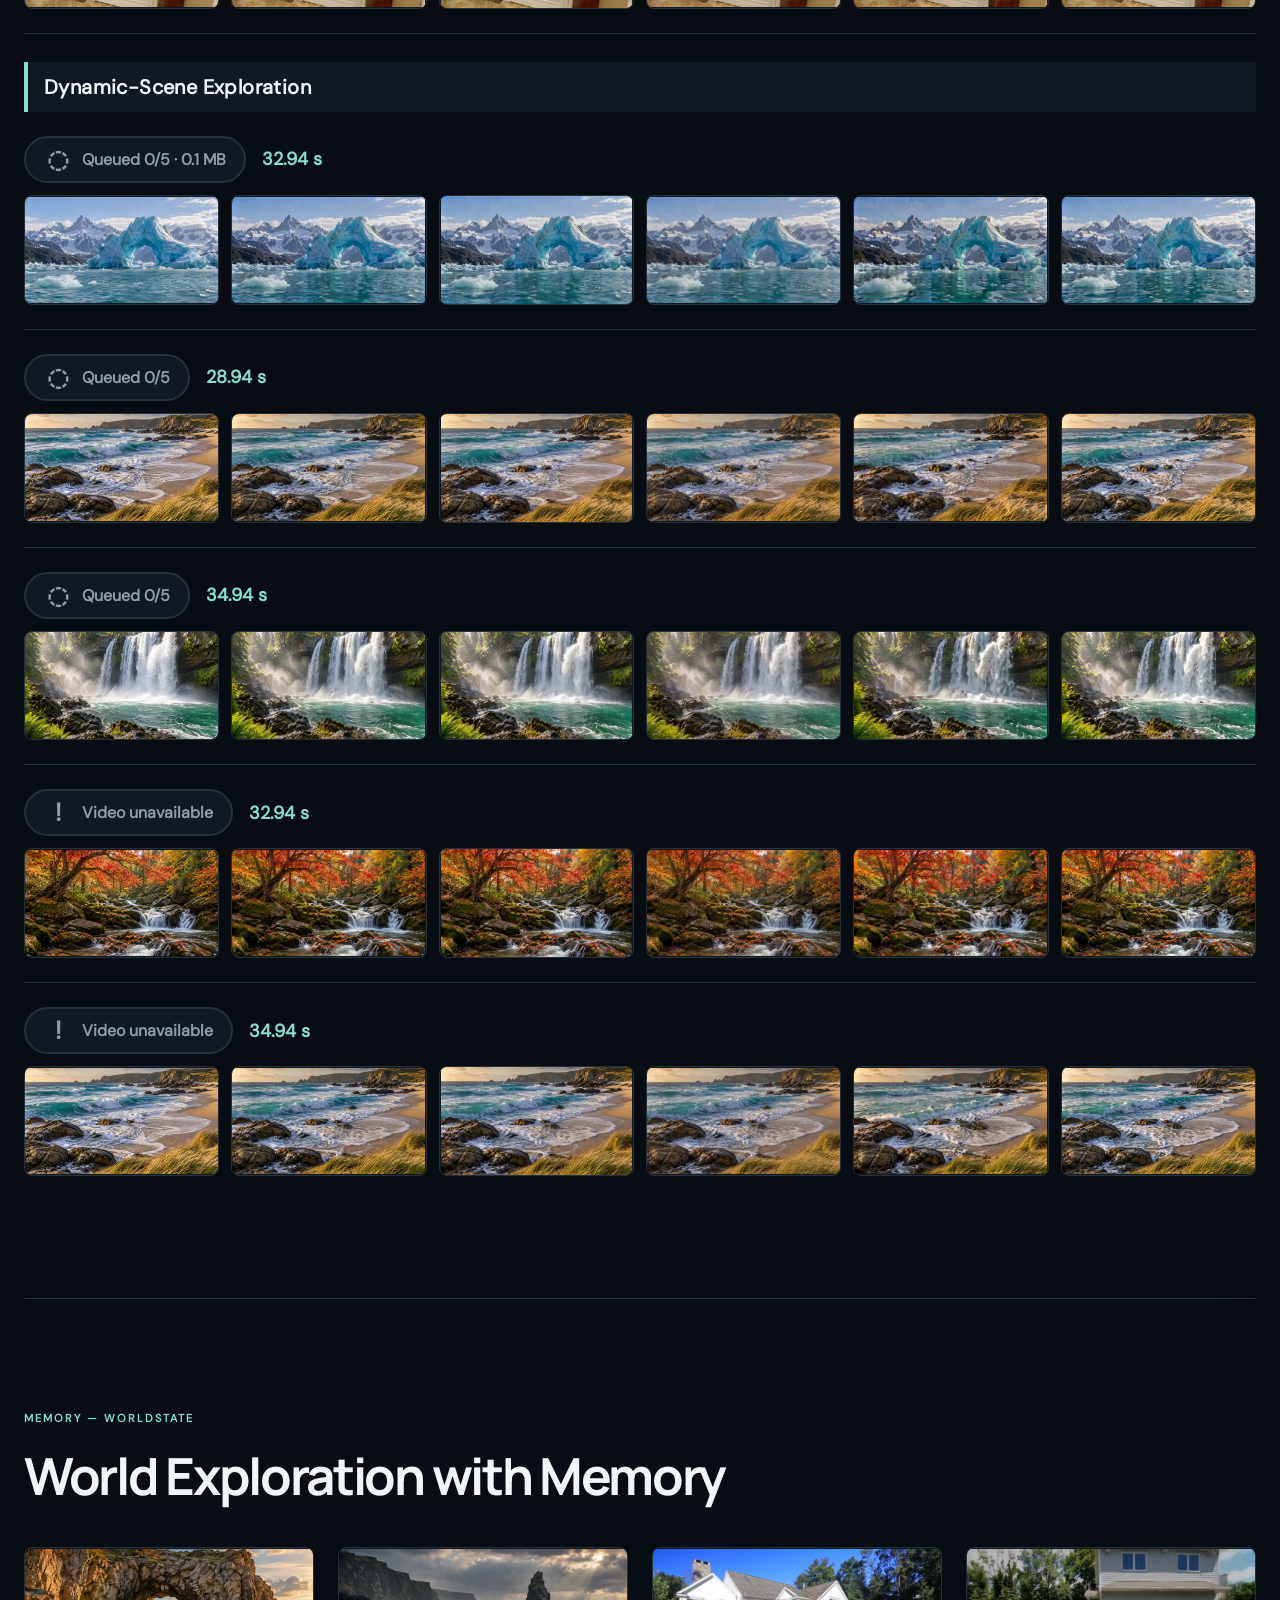
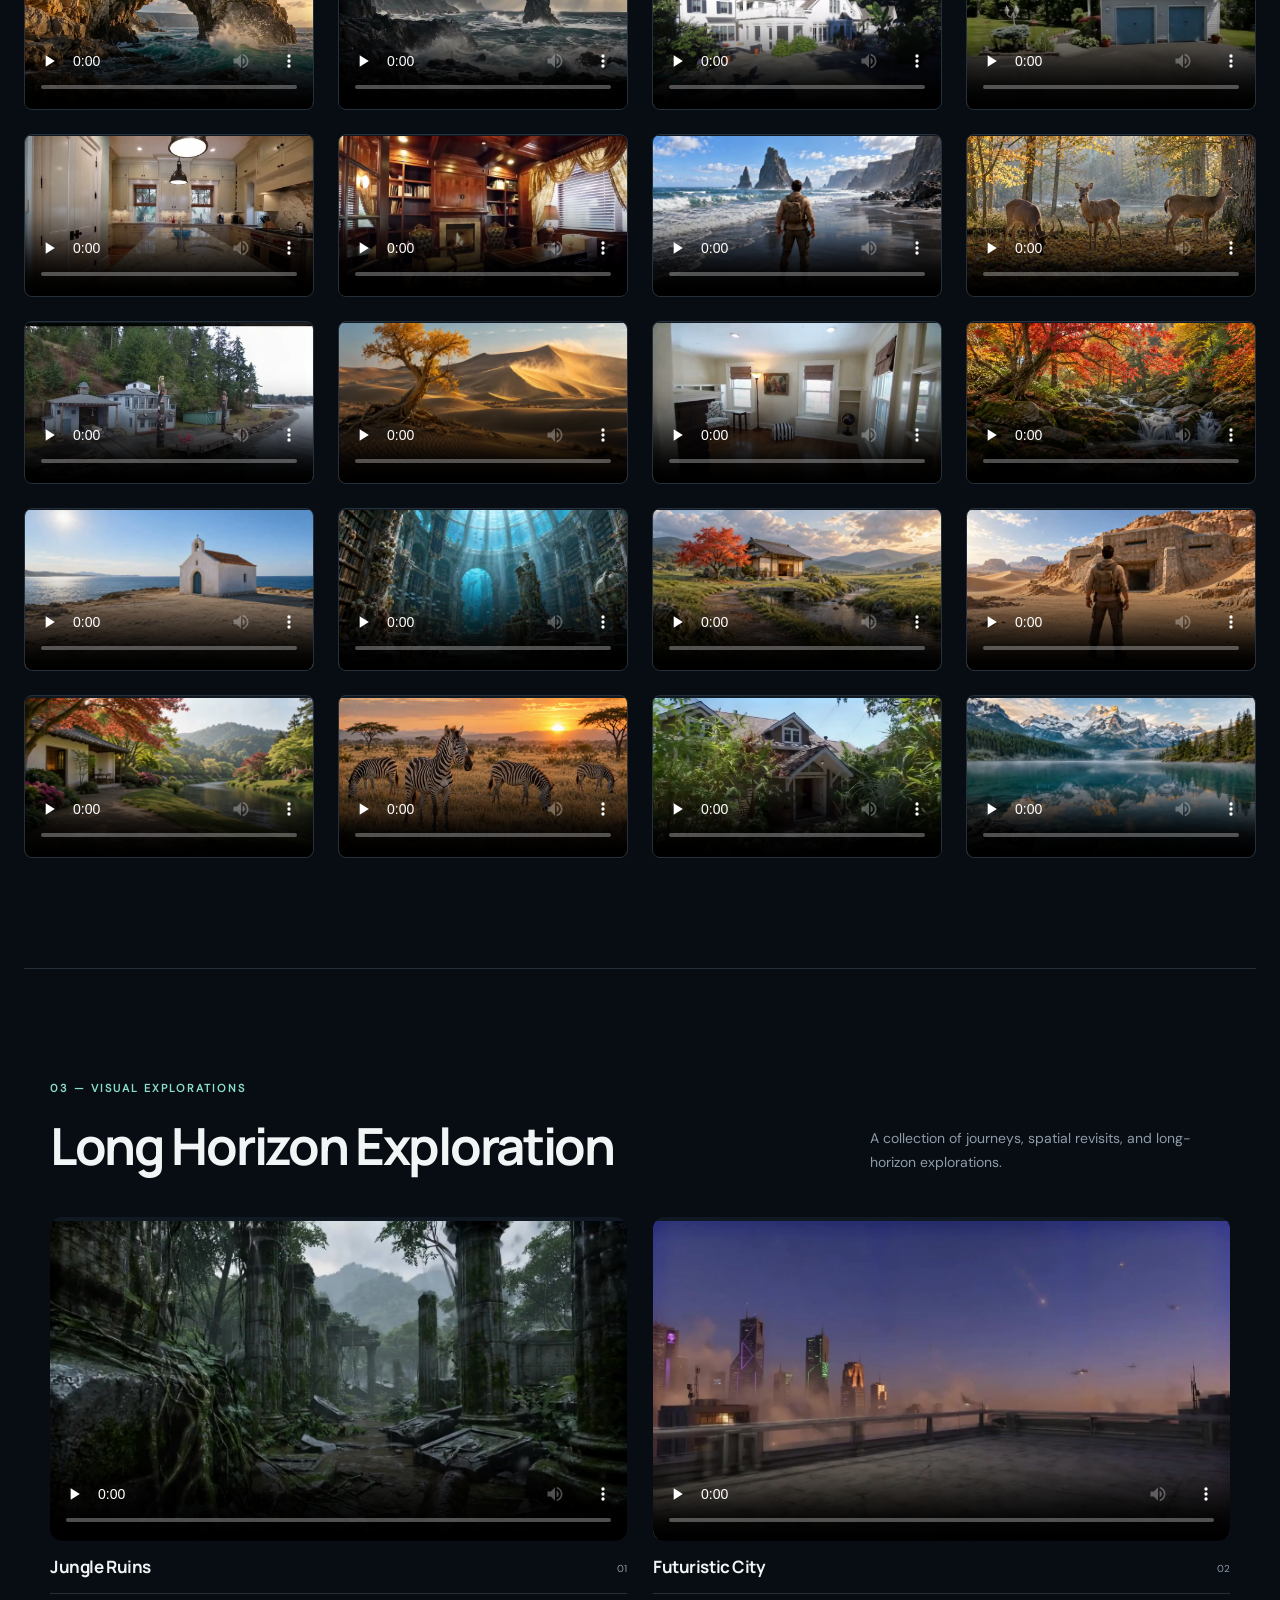
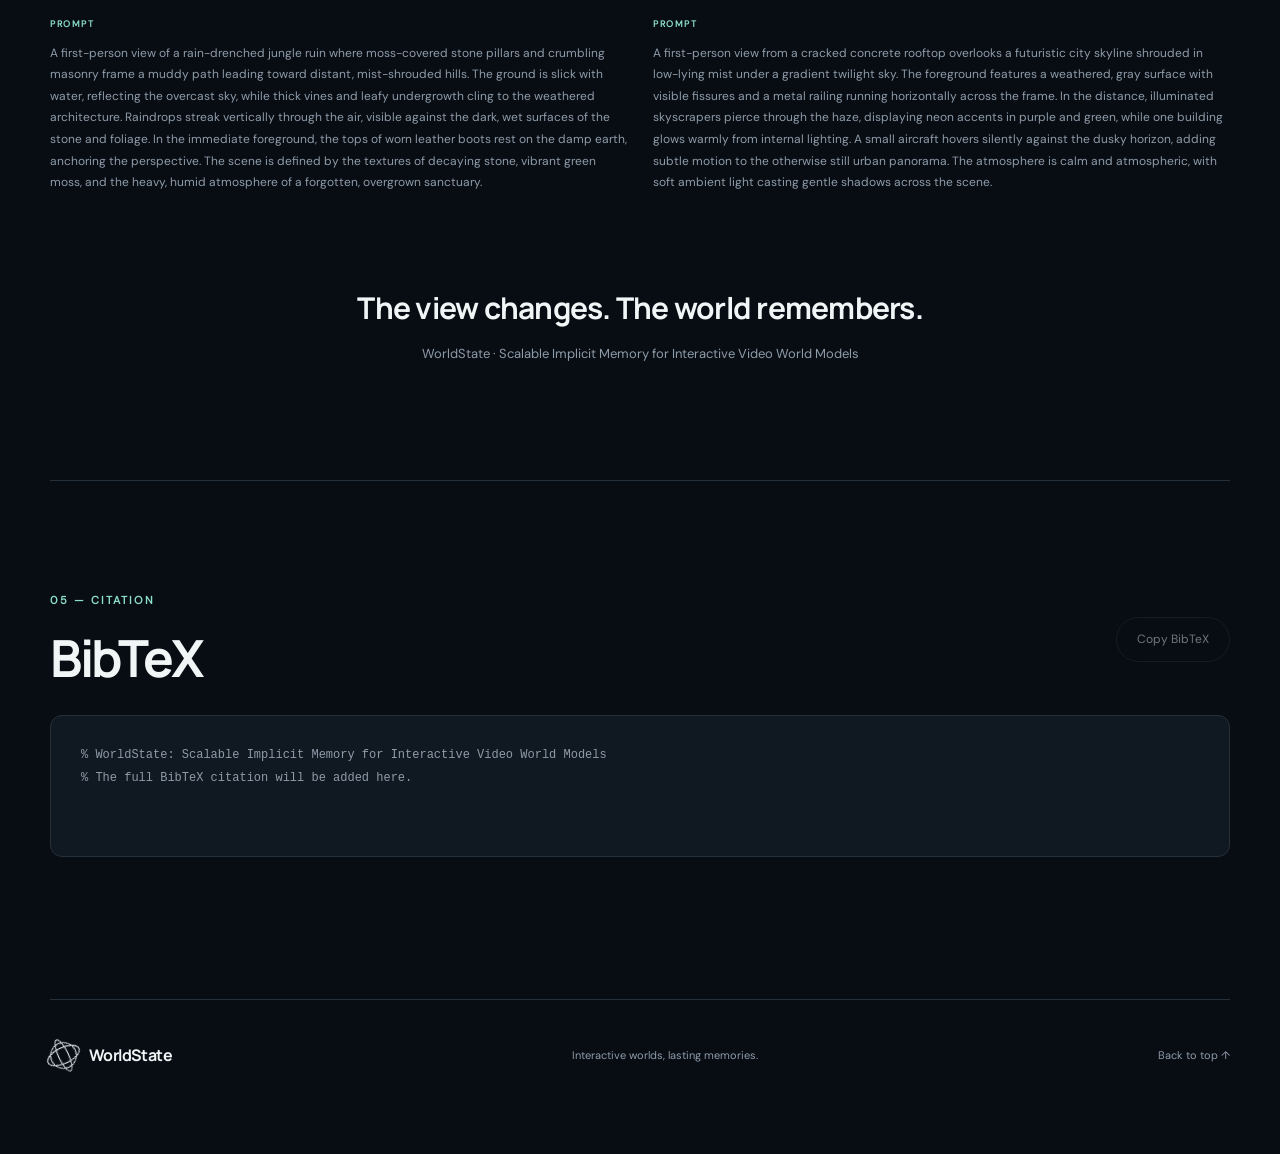
==== commit 7e49944b: "Keep Jungle Ruins and Futuristic City in long exploration" ====
--- a/cinema.html
+++ b/cinema.html
@@ -12,7 +12,7 @@
 <link rel="stylesheet" href="implicit.css?v=3">
 <link rel="stylesheet" href="title.css?v=8">
 <script src="title.js?v=3" defer></script>
-<script src="content.js?v=20260926-teahouse10" defer></script>
+<script src="content.js?v=20260926-long-two" defer></script>
 <script src="implicit.js?v=20260921" defer></script>
 <script src="video-preload.js?v=20260926-sandbox" defer></script>
 <script src="video-loops.js?v=20260926-loading-count" defer></script>
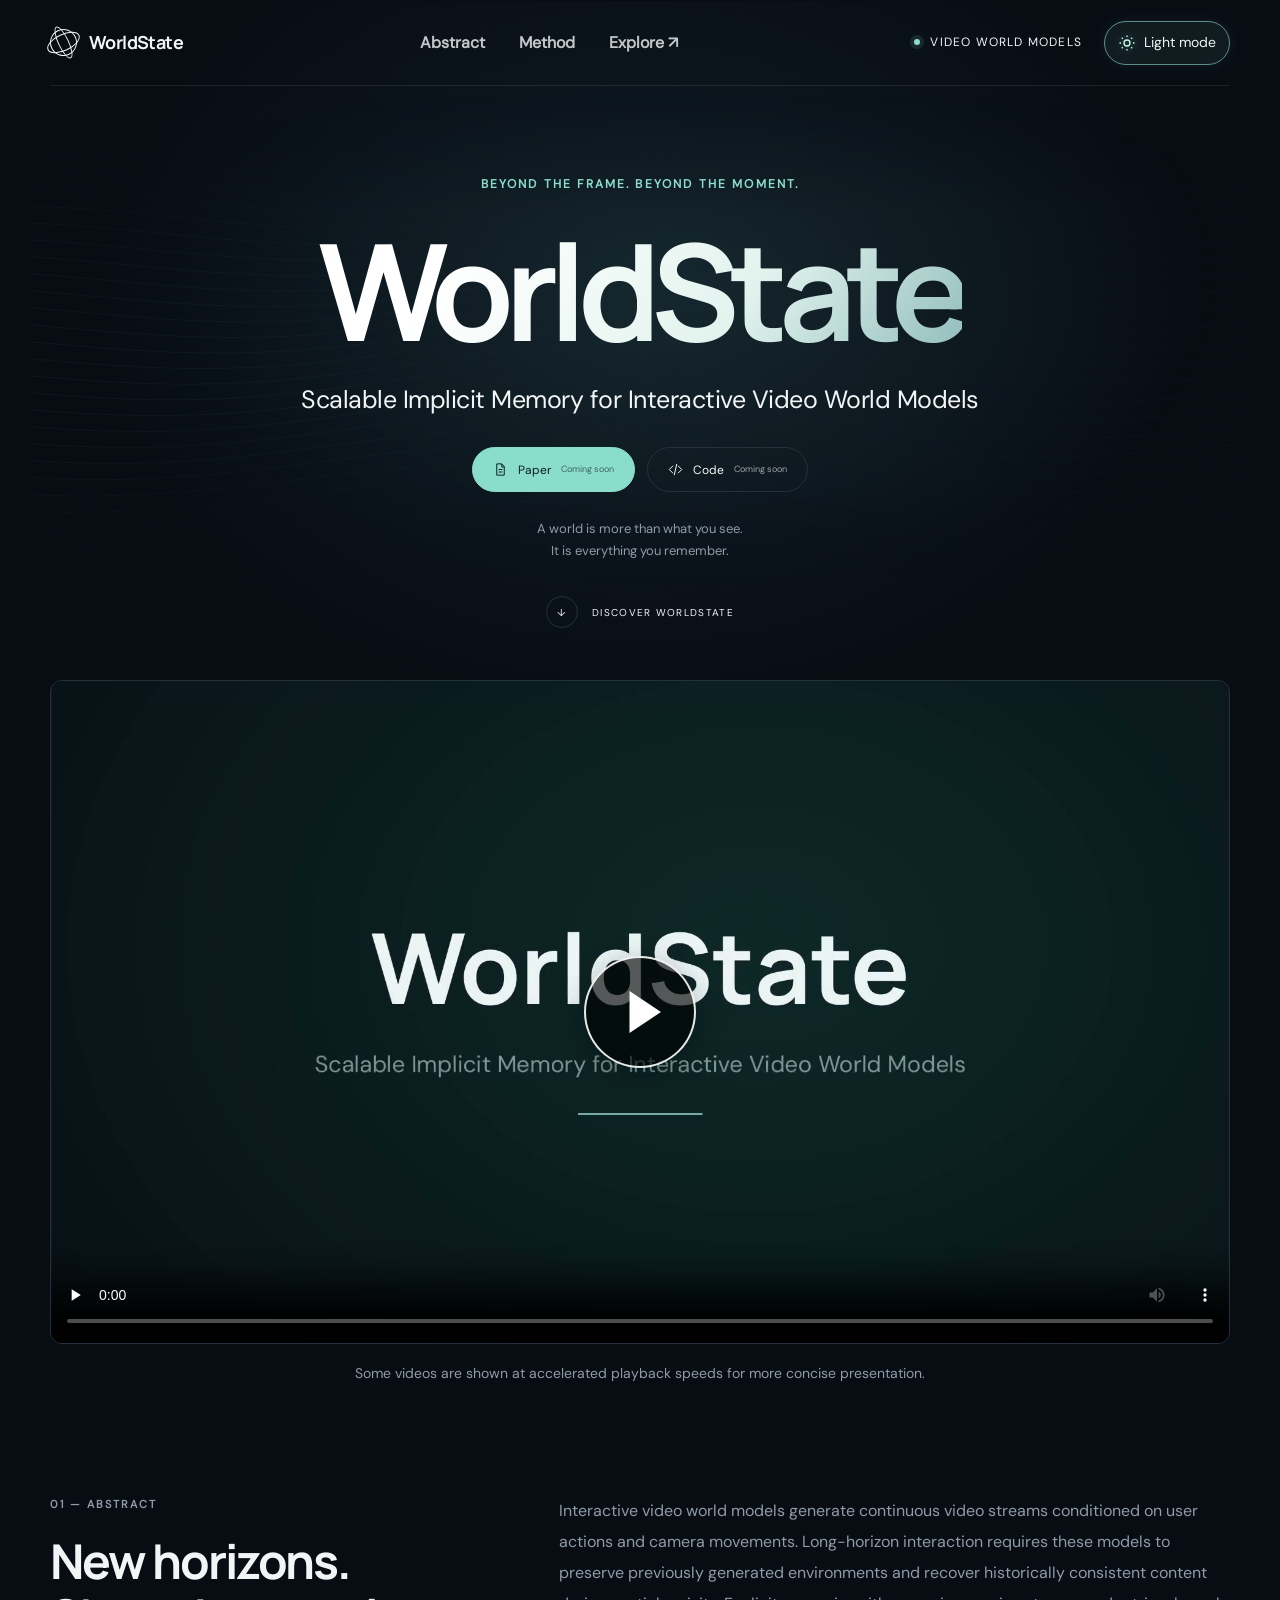
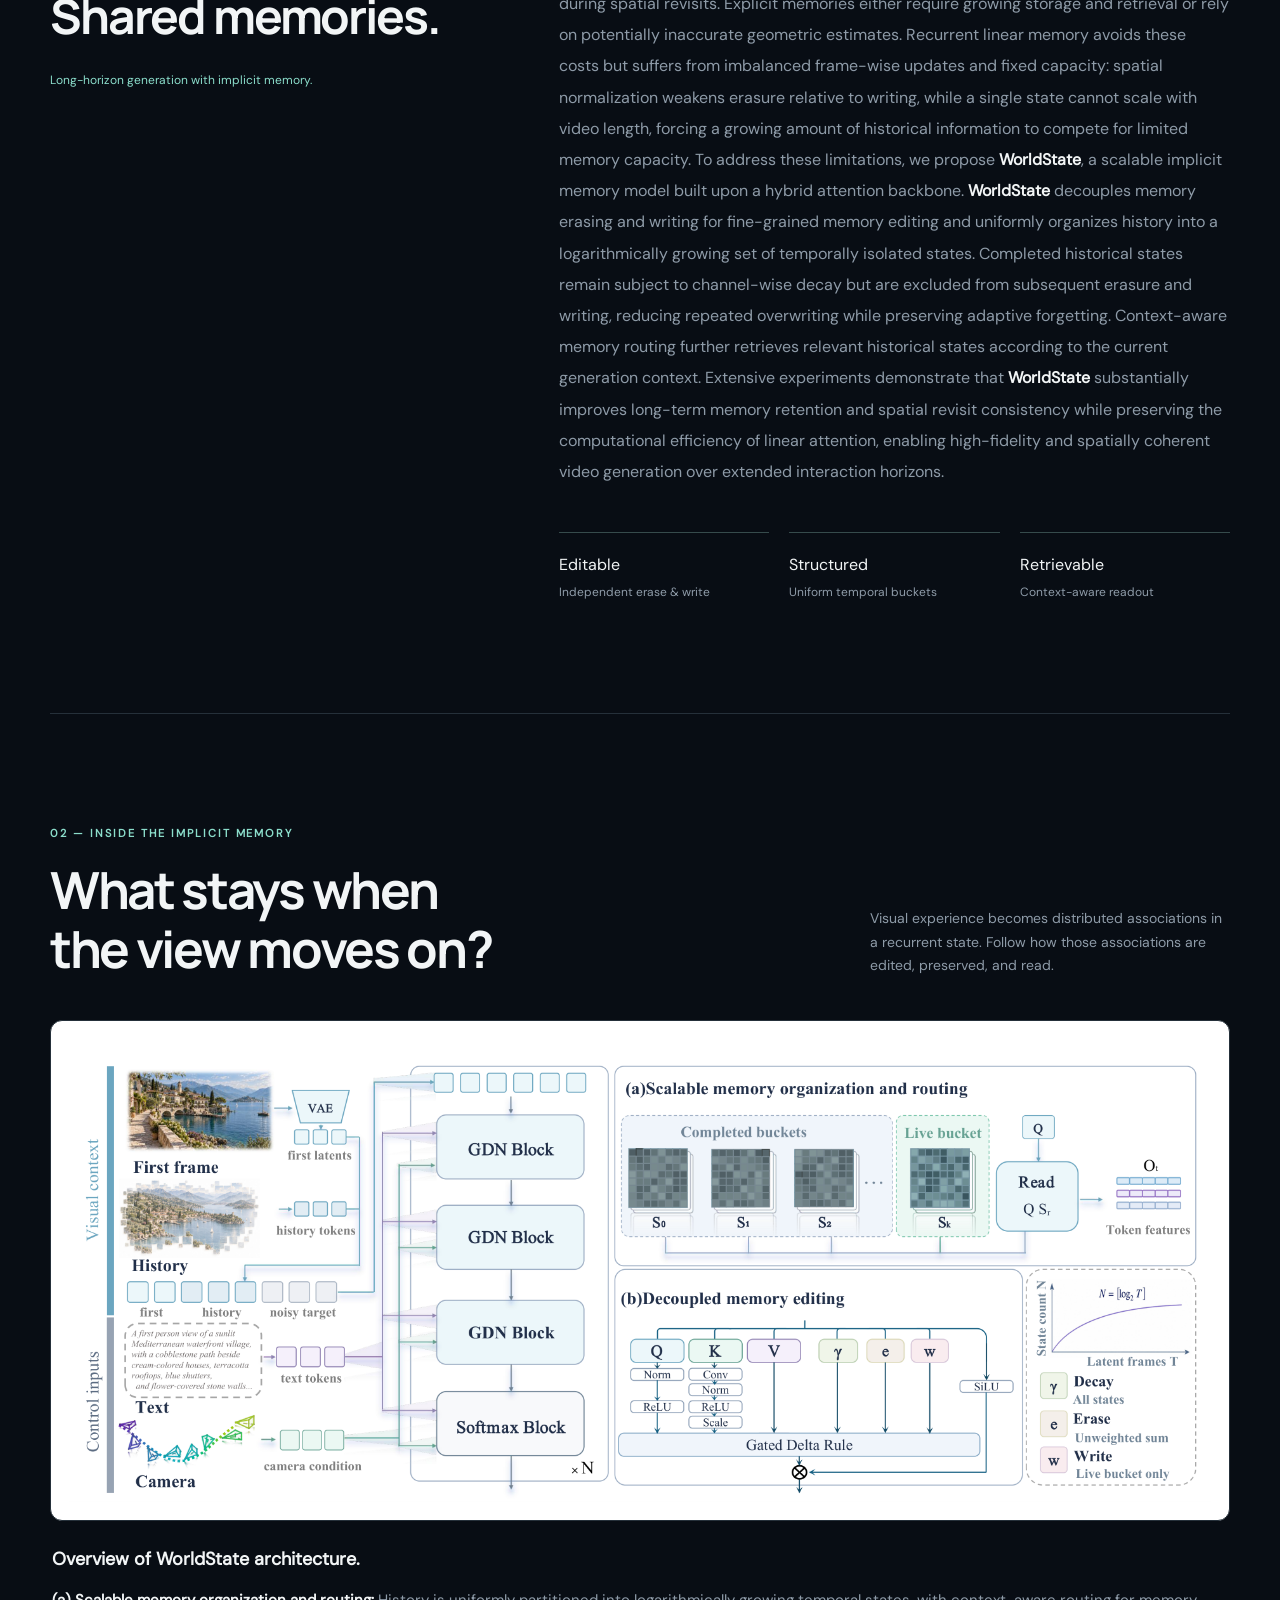
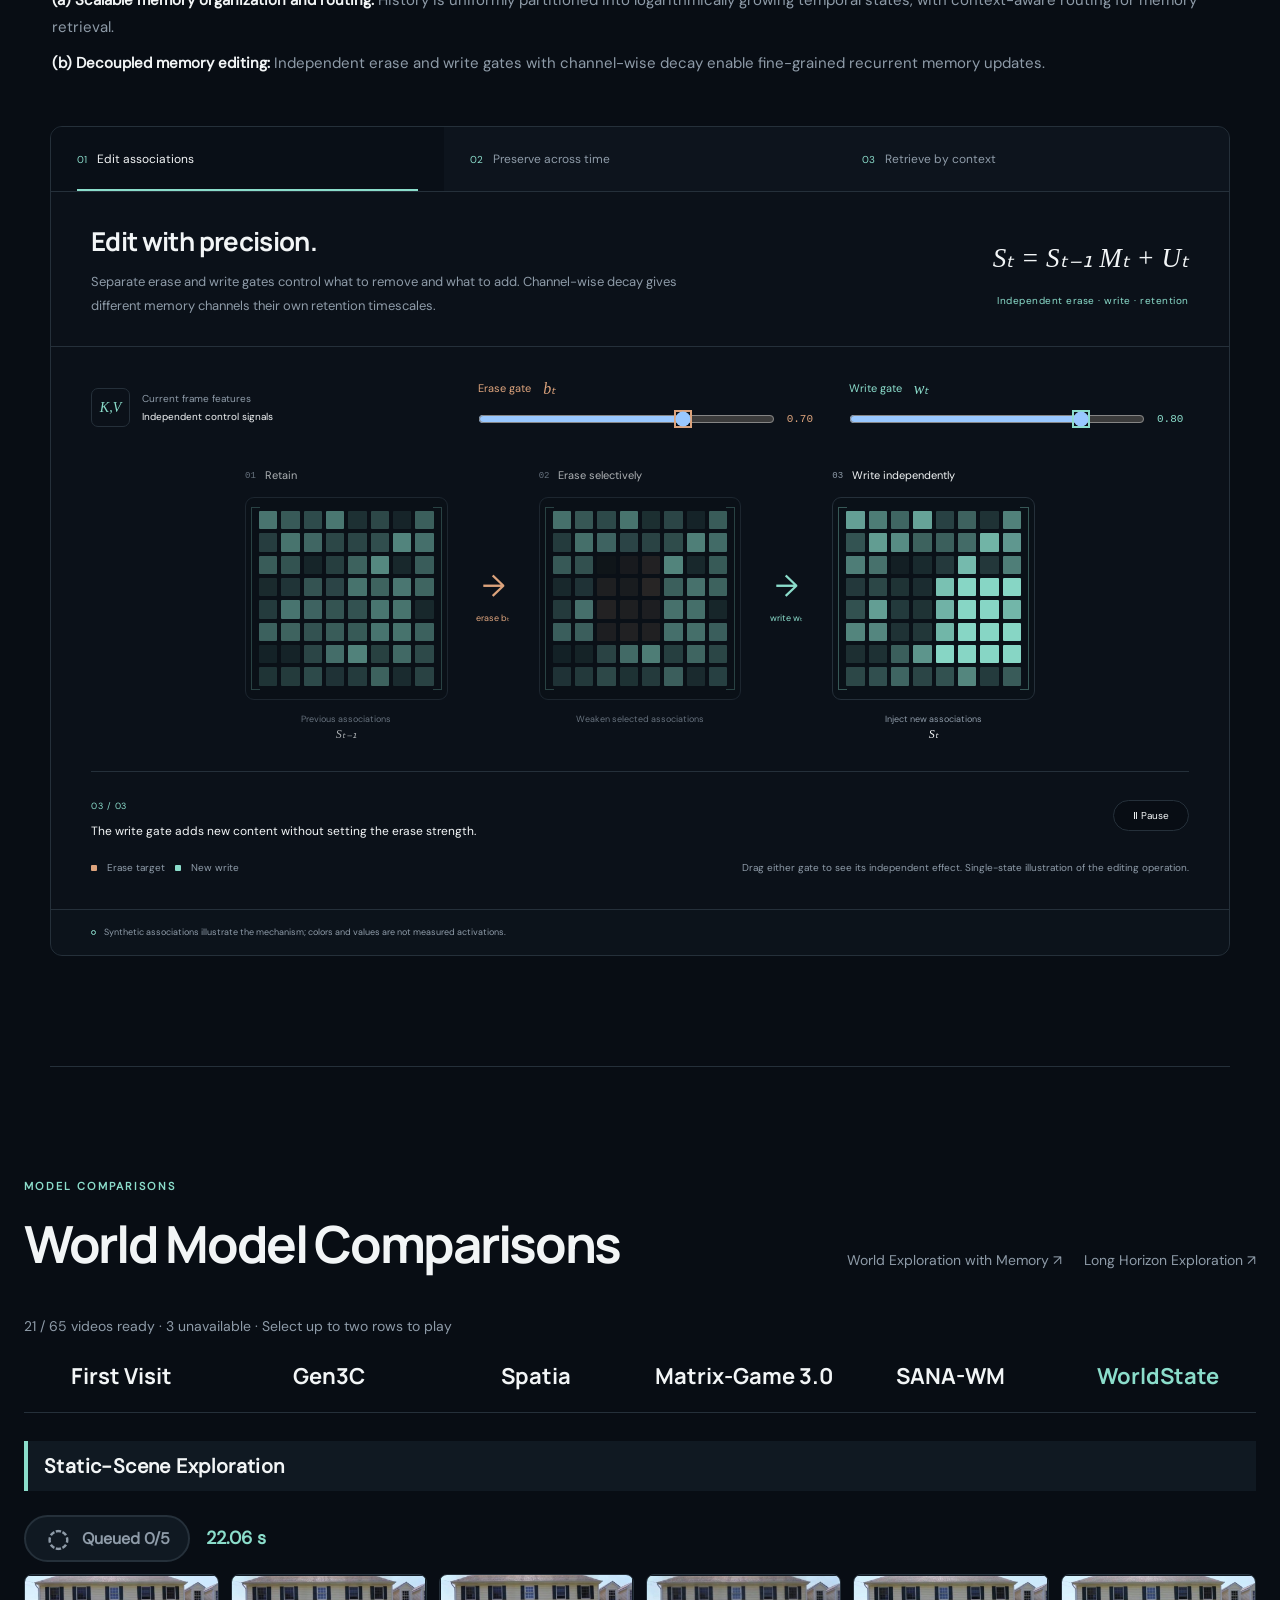
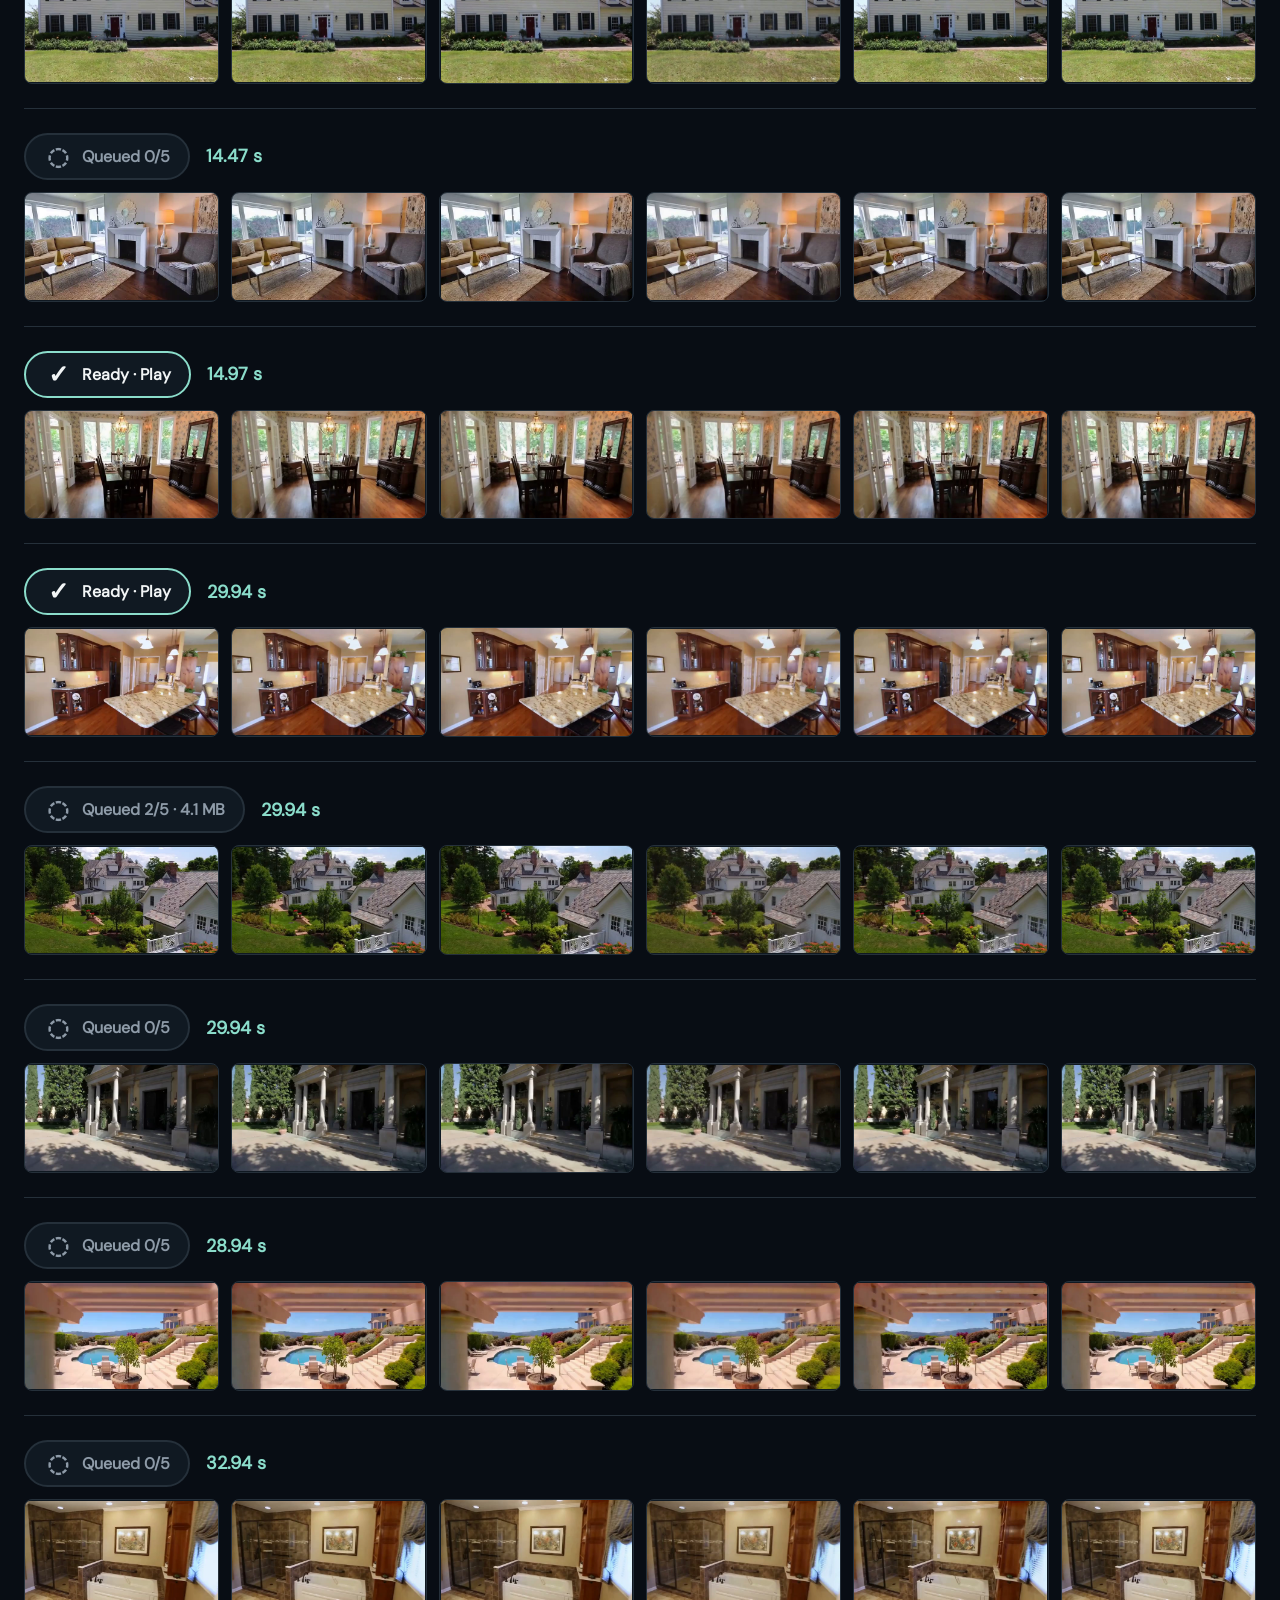
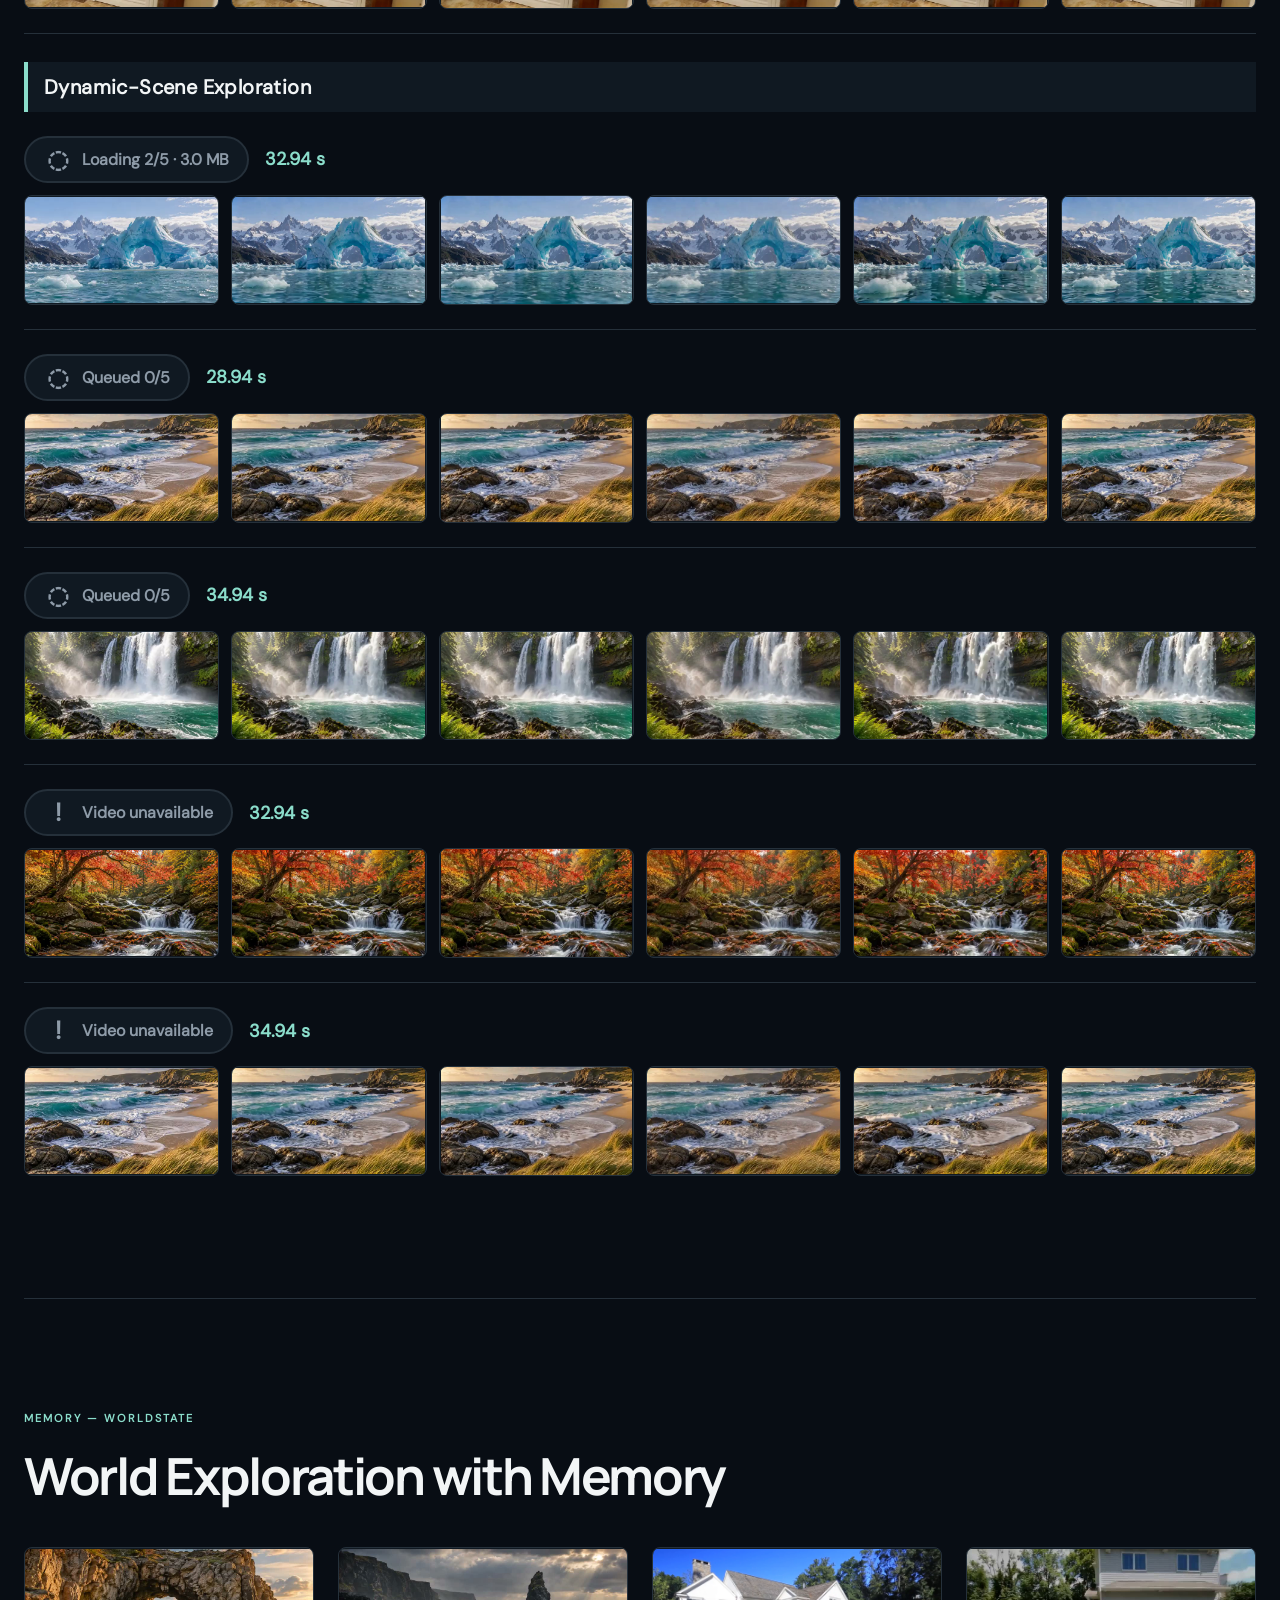
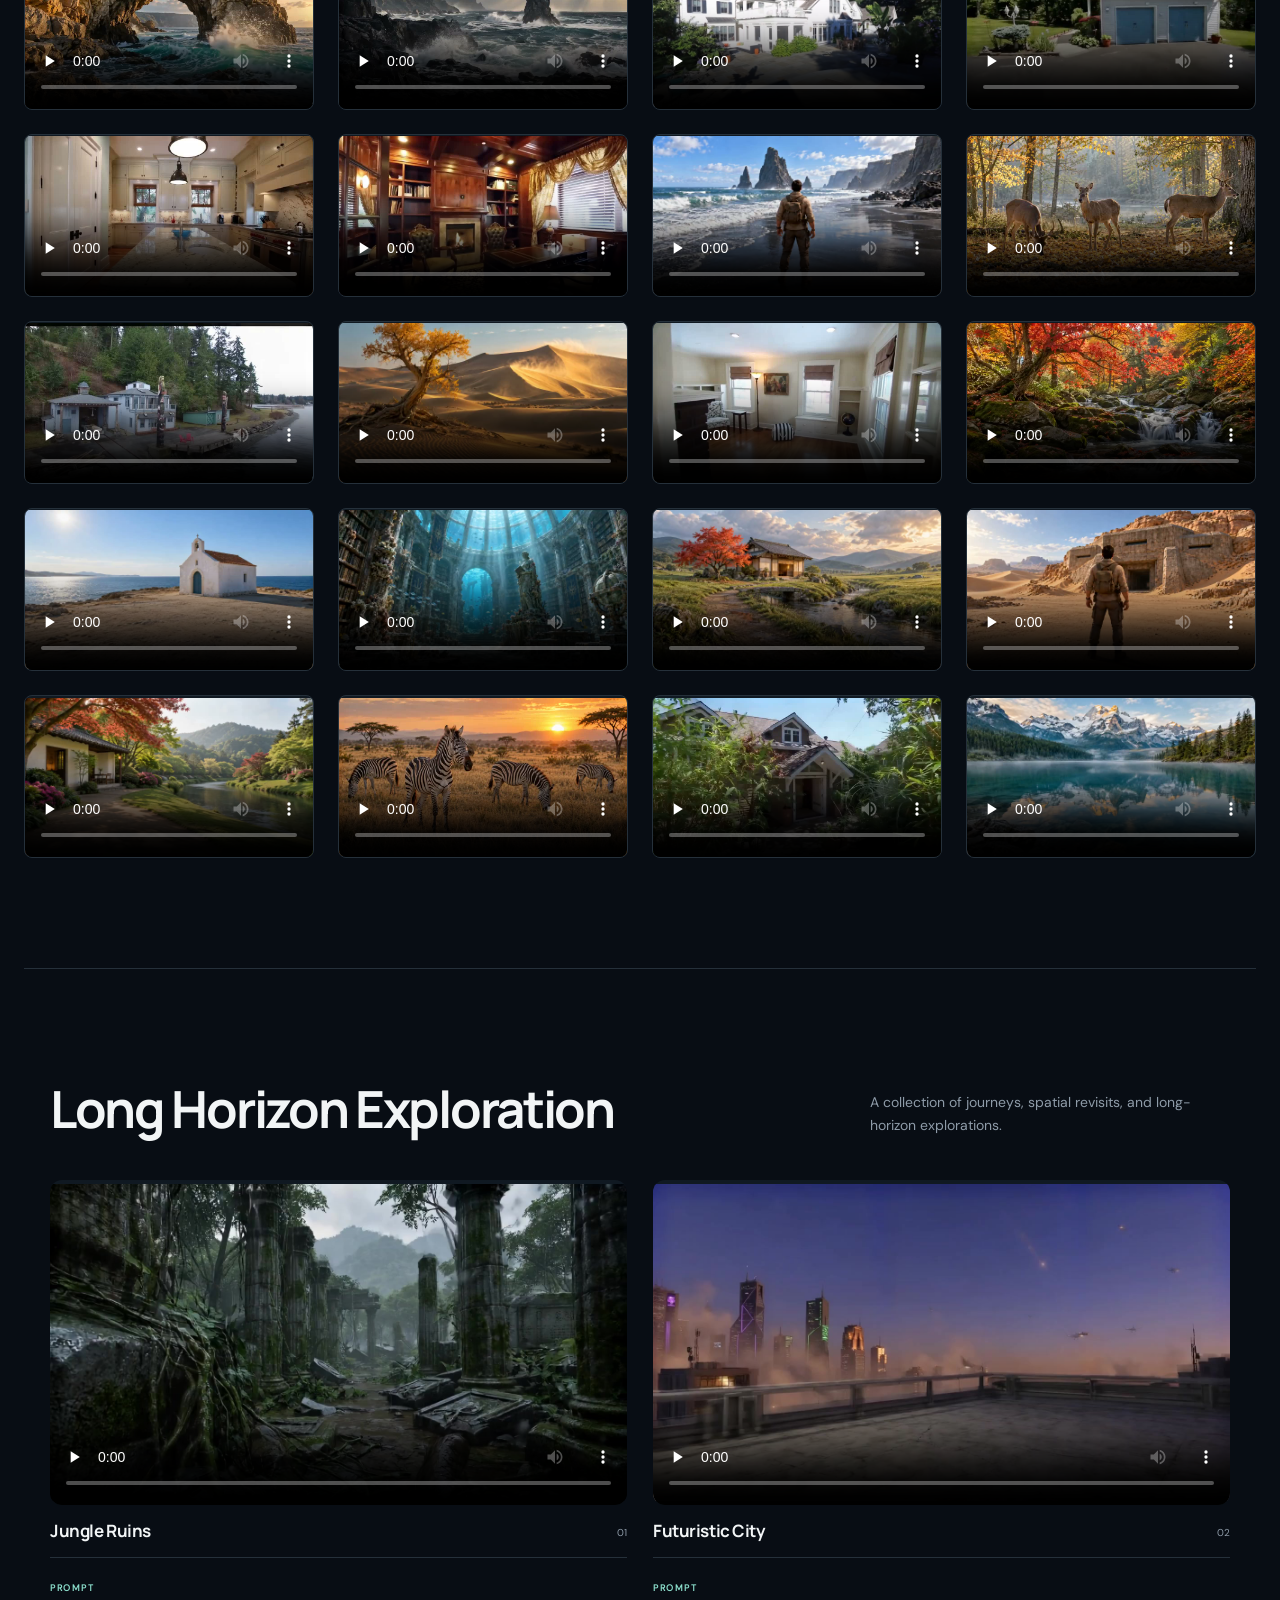
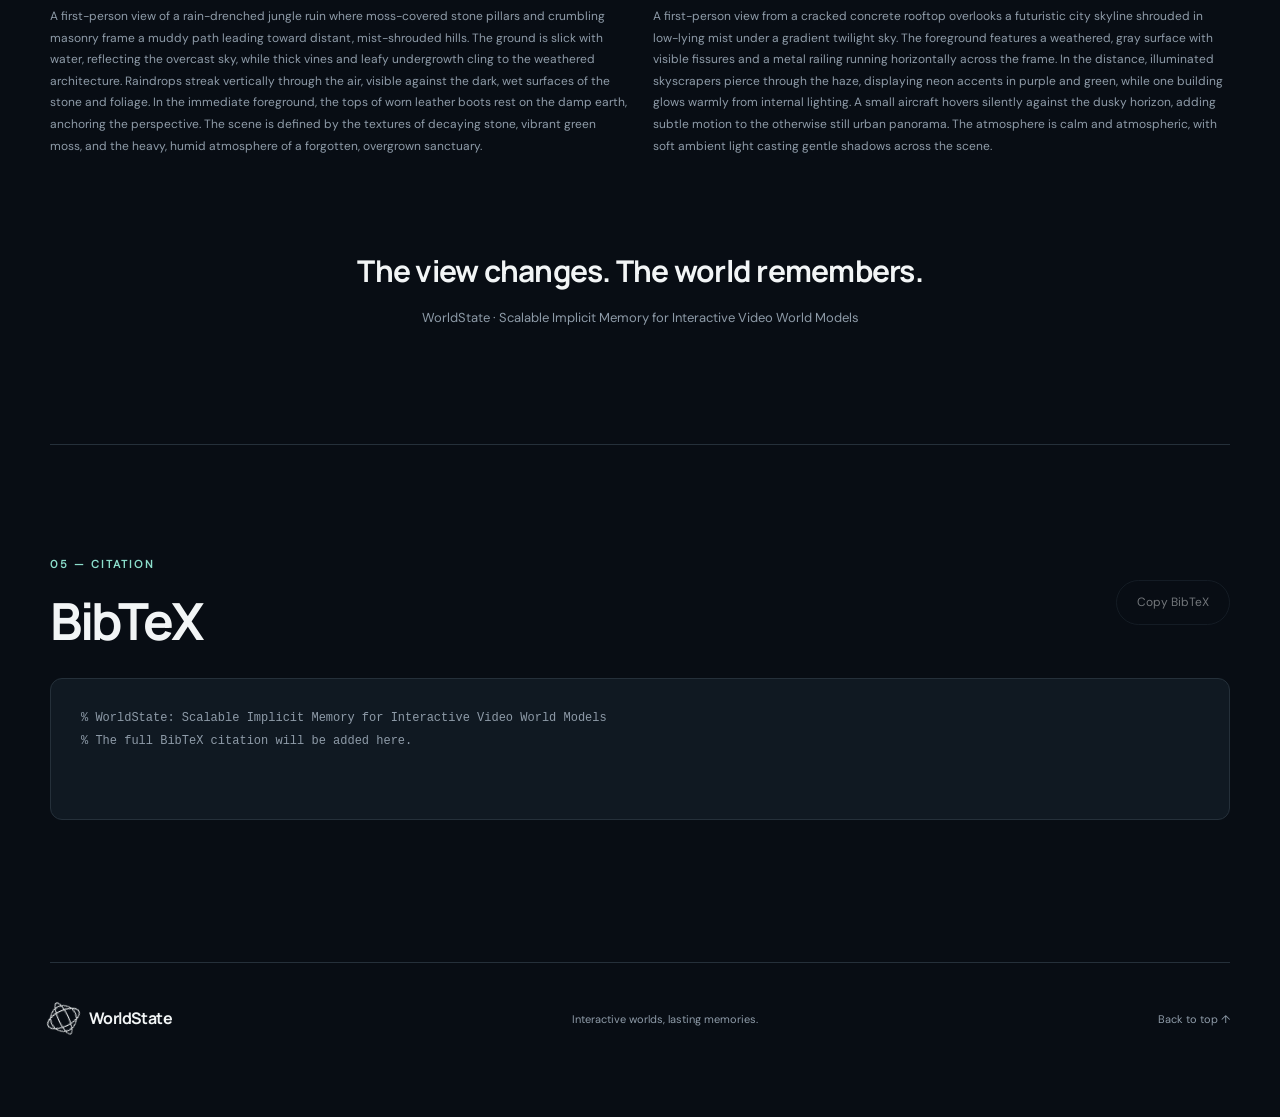
==== commit cfba2aed: "Remove long exploration section eyebrow" ====
--- a/cinema.html
+++ b/cinema.html
@@ -16,7 +16,7 @@
 <script src="implicit.js?v=20260921" defer></script>
 <script src="video-preload.js?v=20260926-sandbox" defer></script>
 <script src="video-loops.js?v=20260926-loading-count" defer></script>
-<script src="app.js?v=20260926-memory-title" defer></script>
+<script src="app.js?v=20260926-long-heading" defer></script>
 </head>
 <body>
 <div id="app"></div>
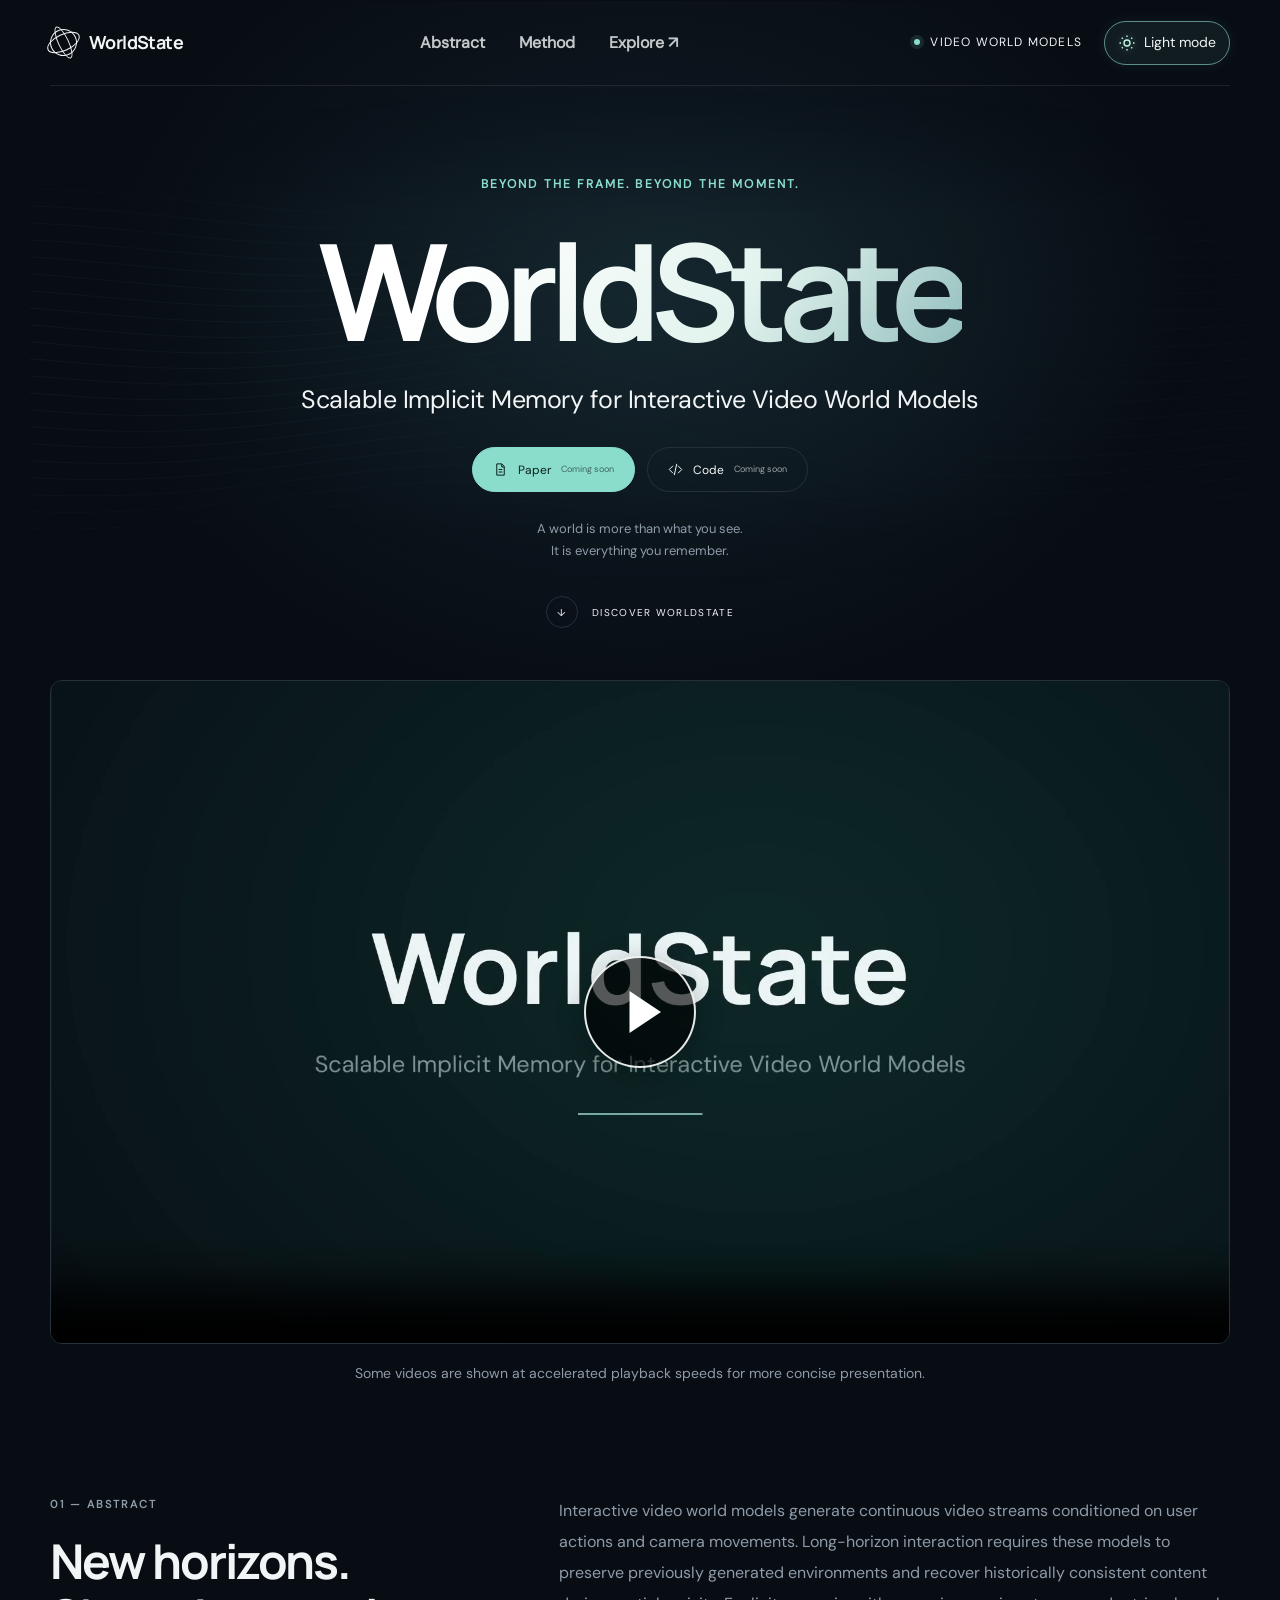
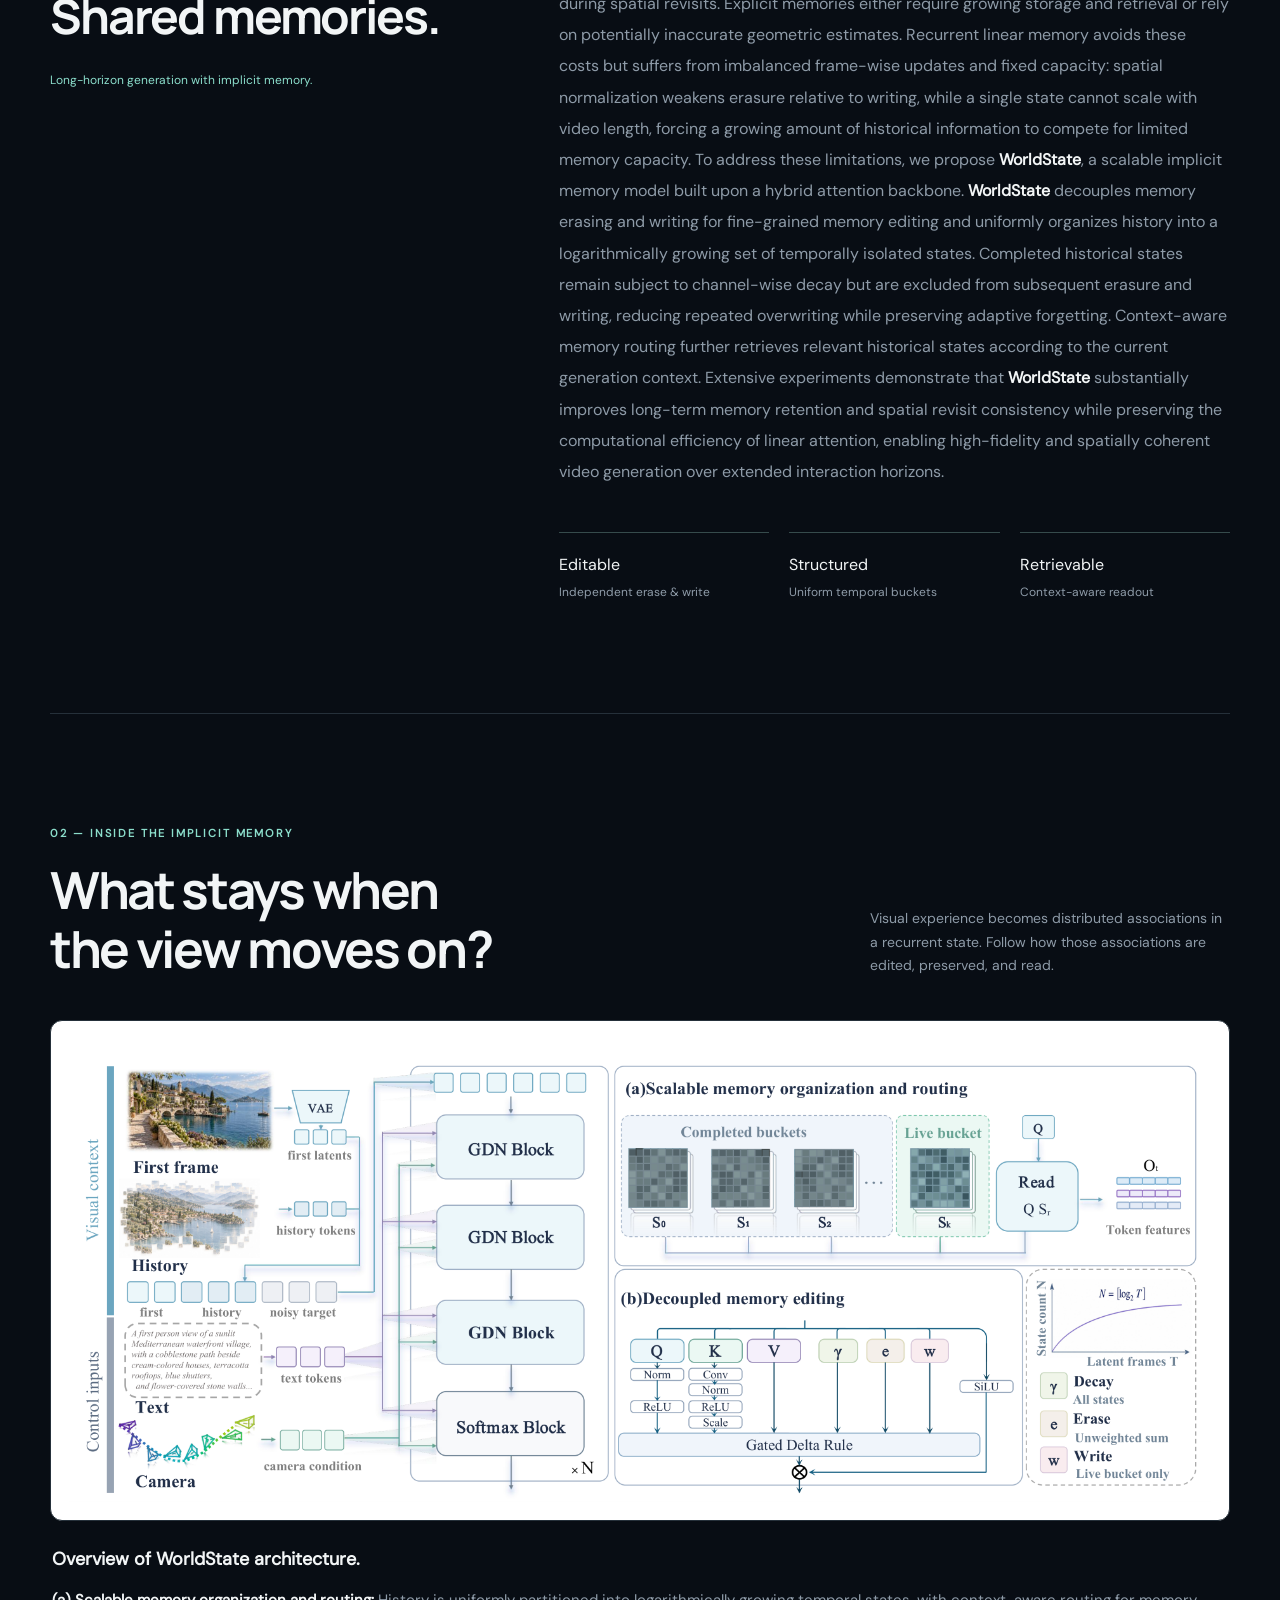
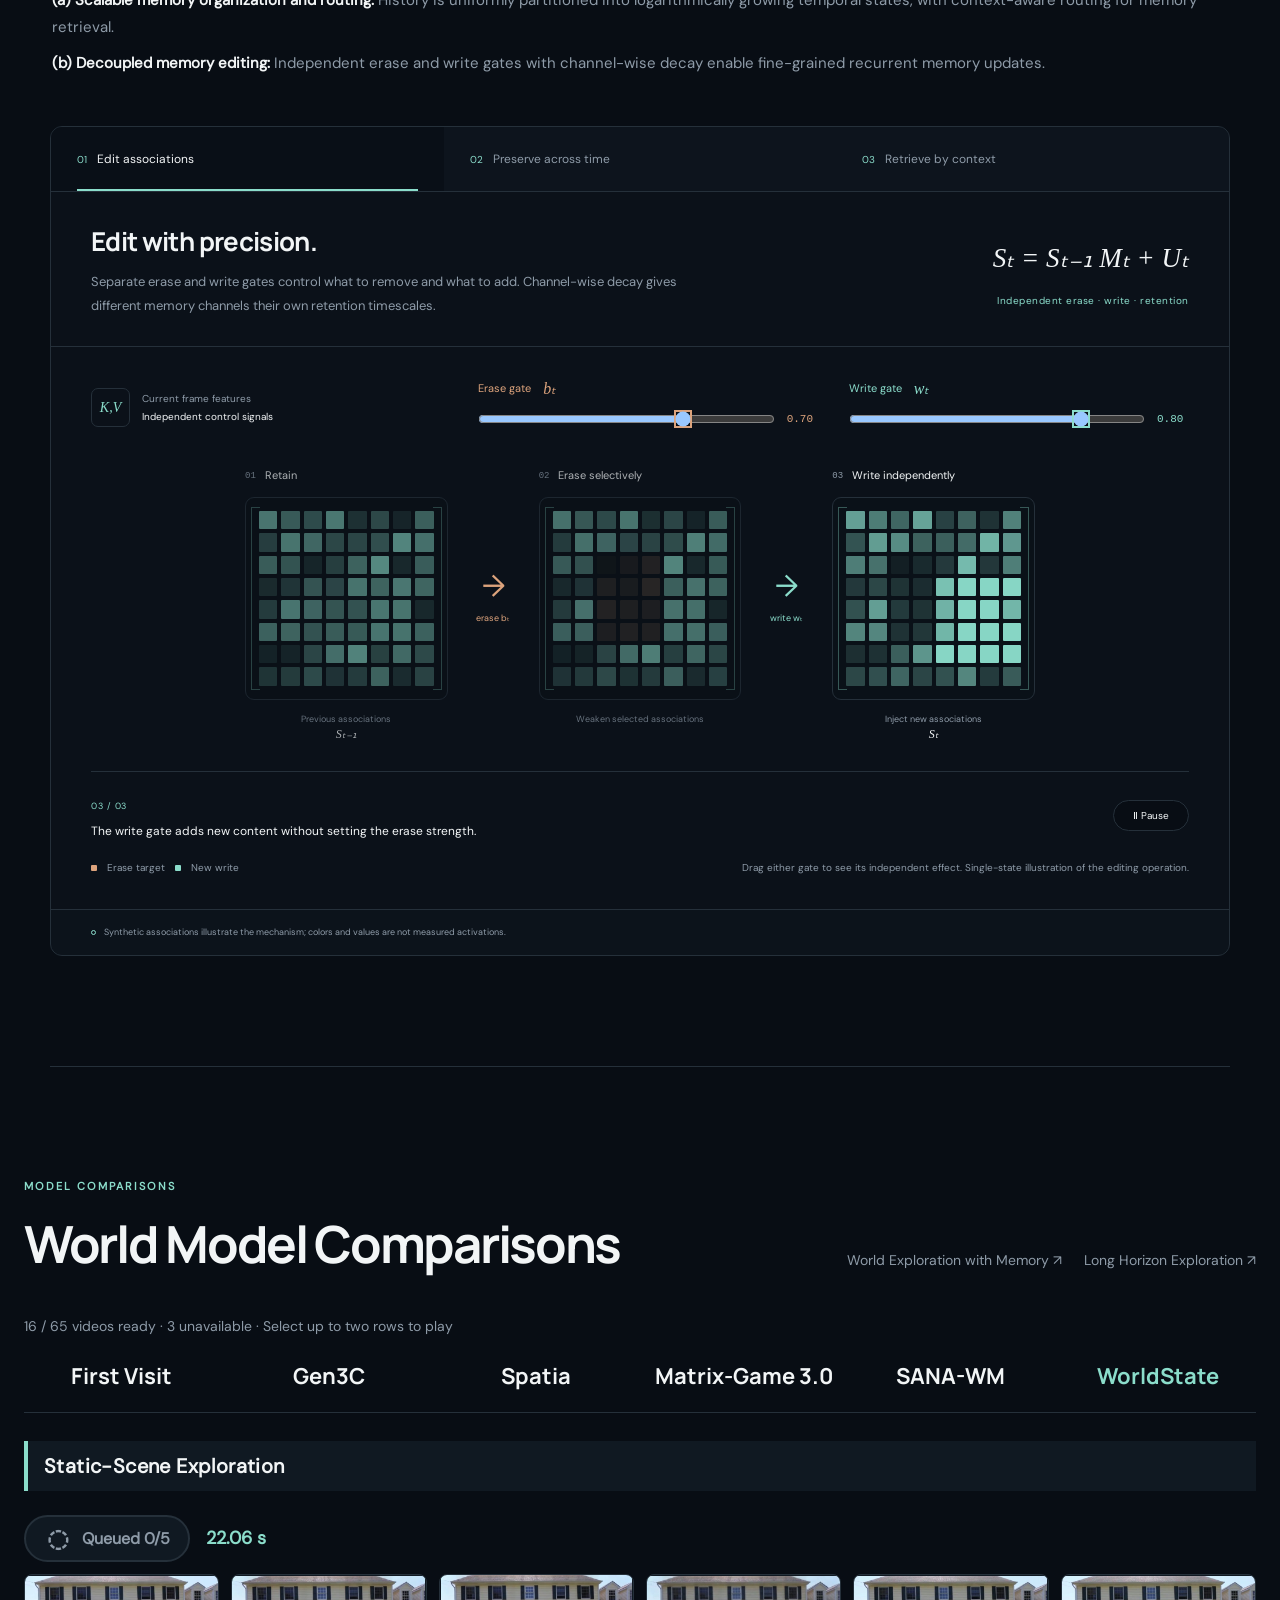
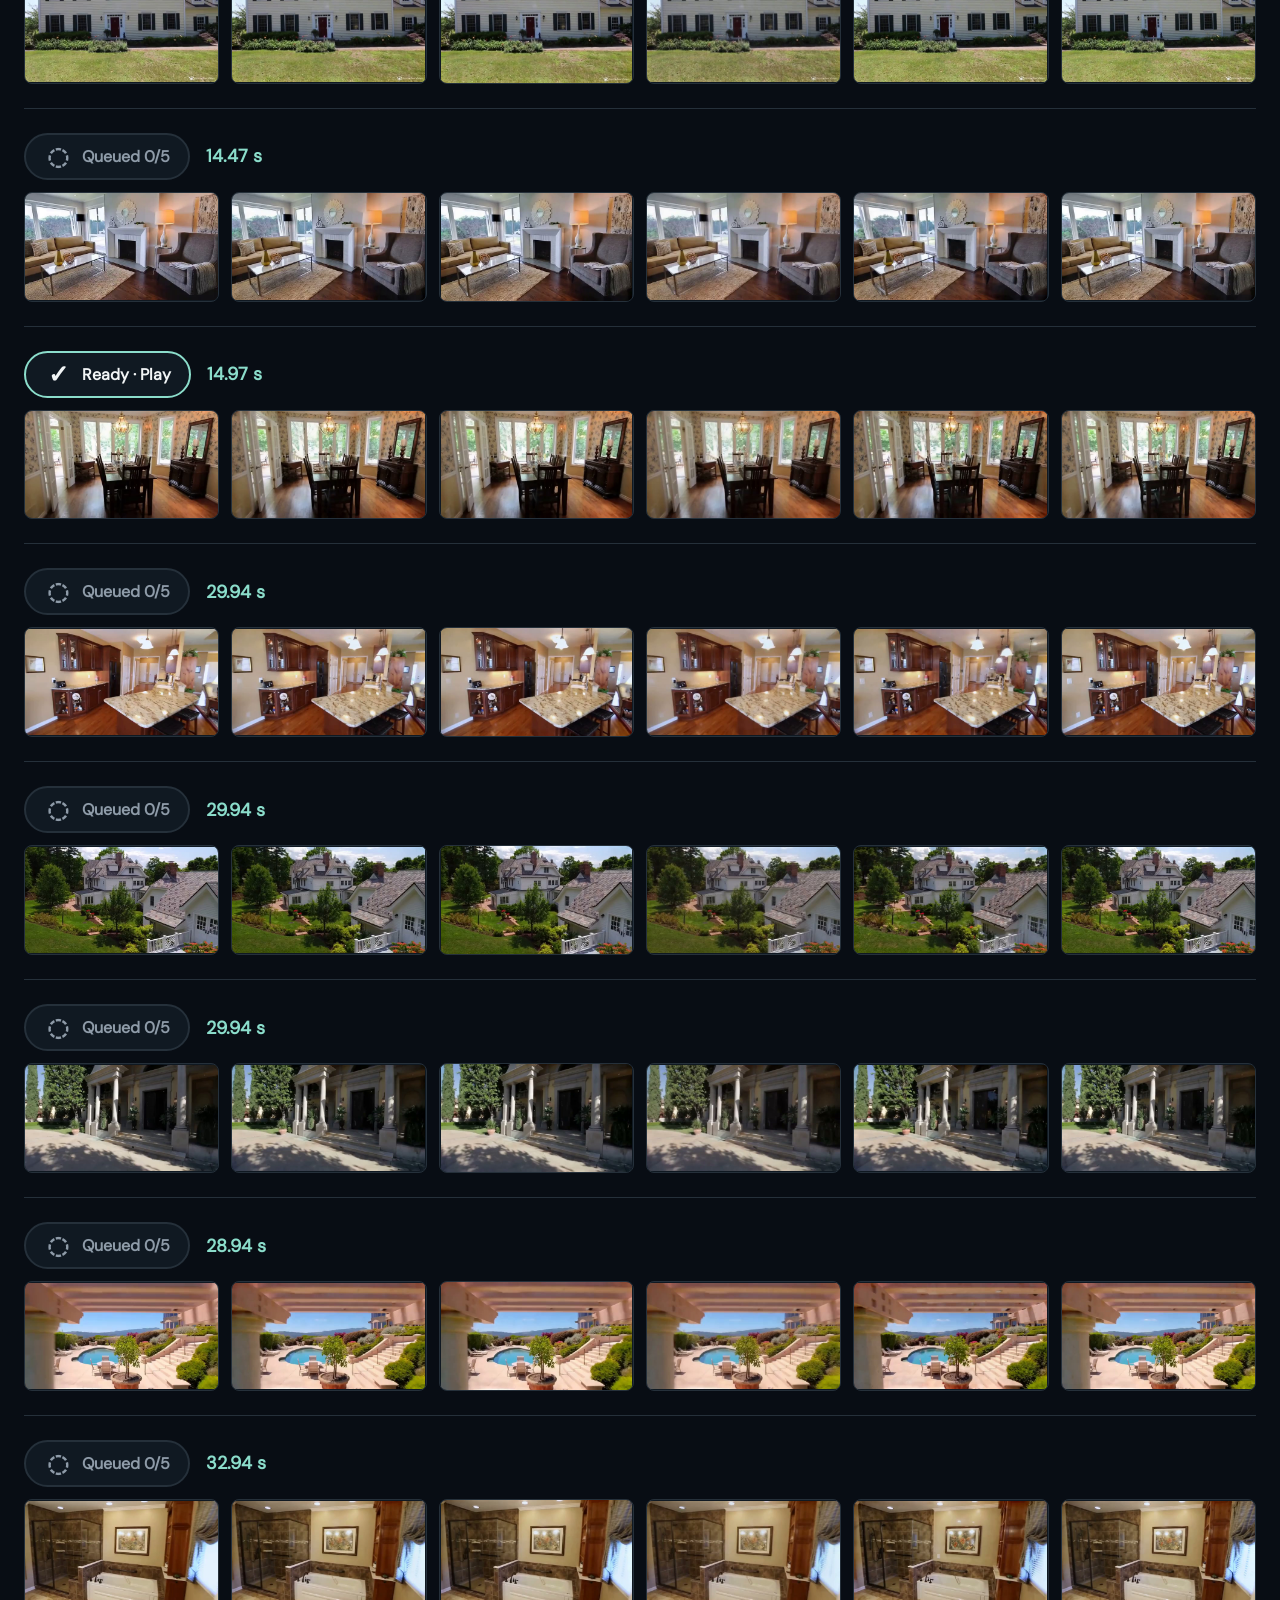
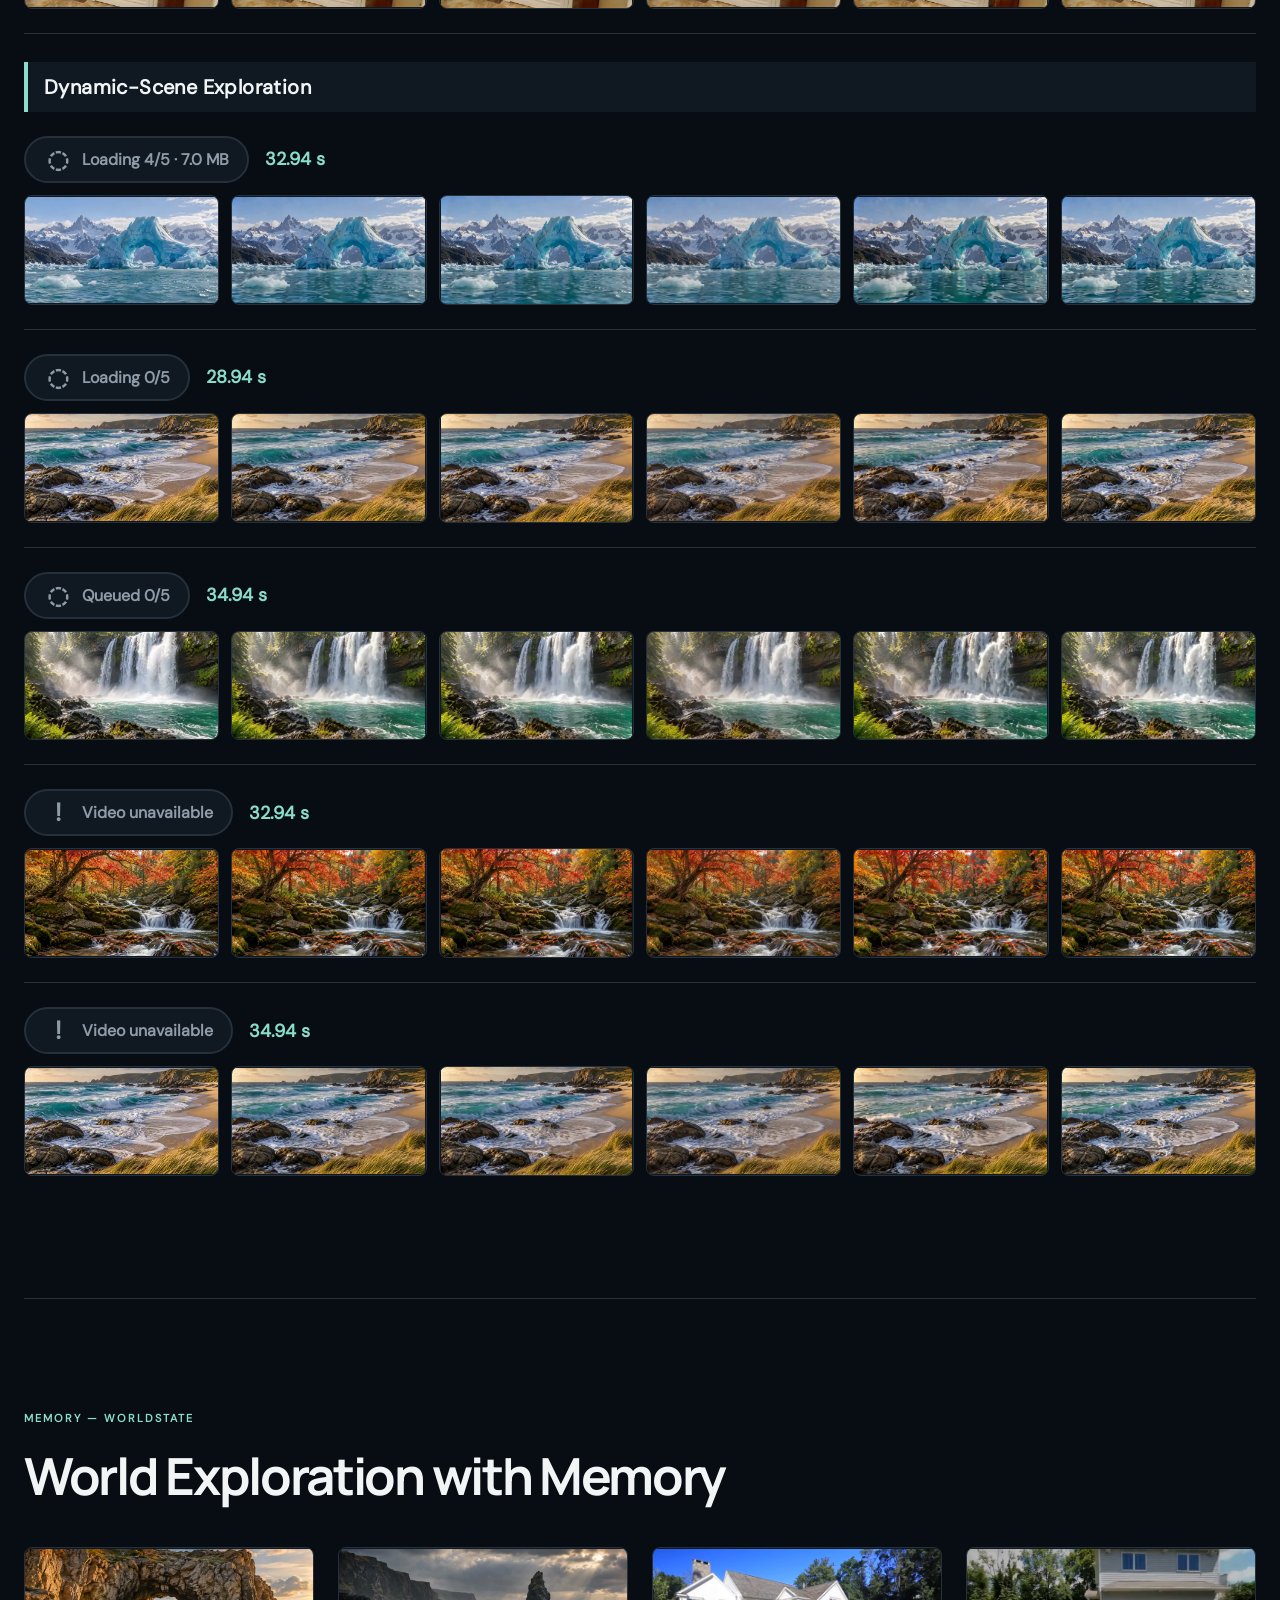
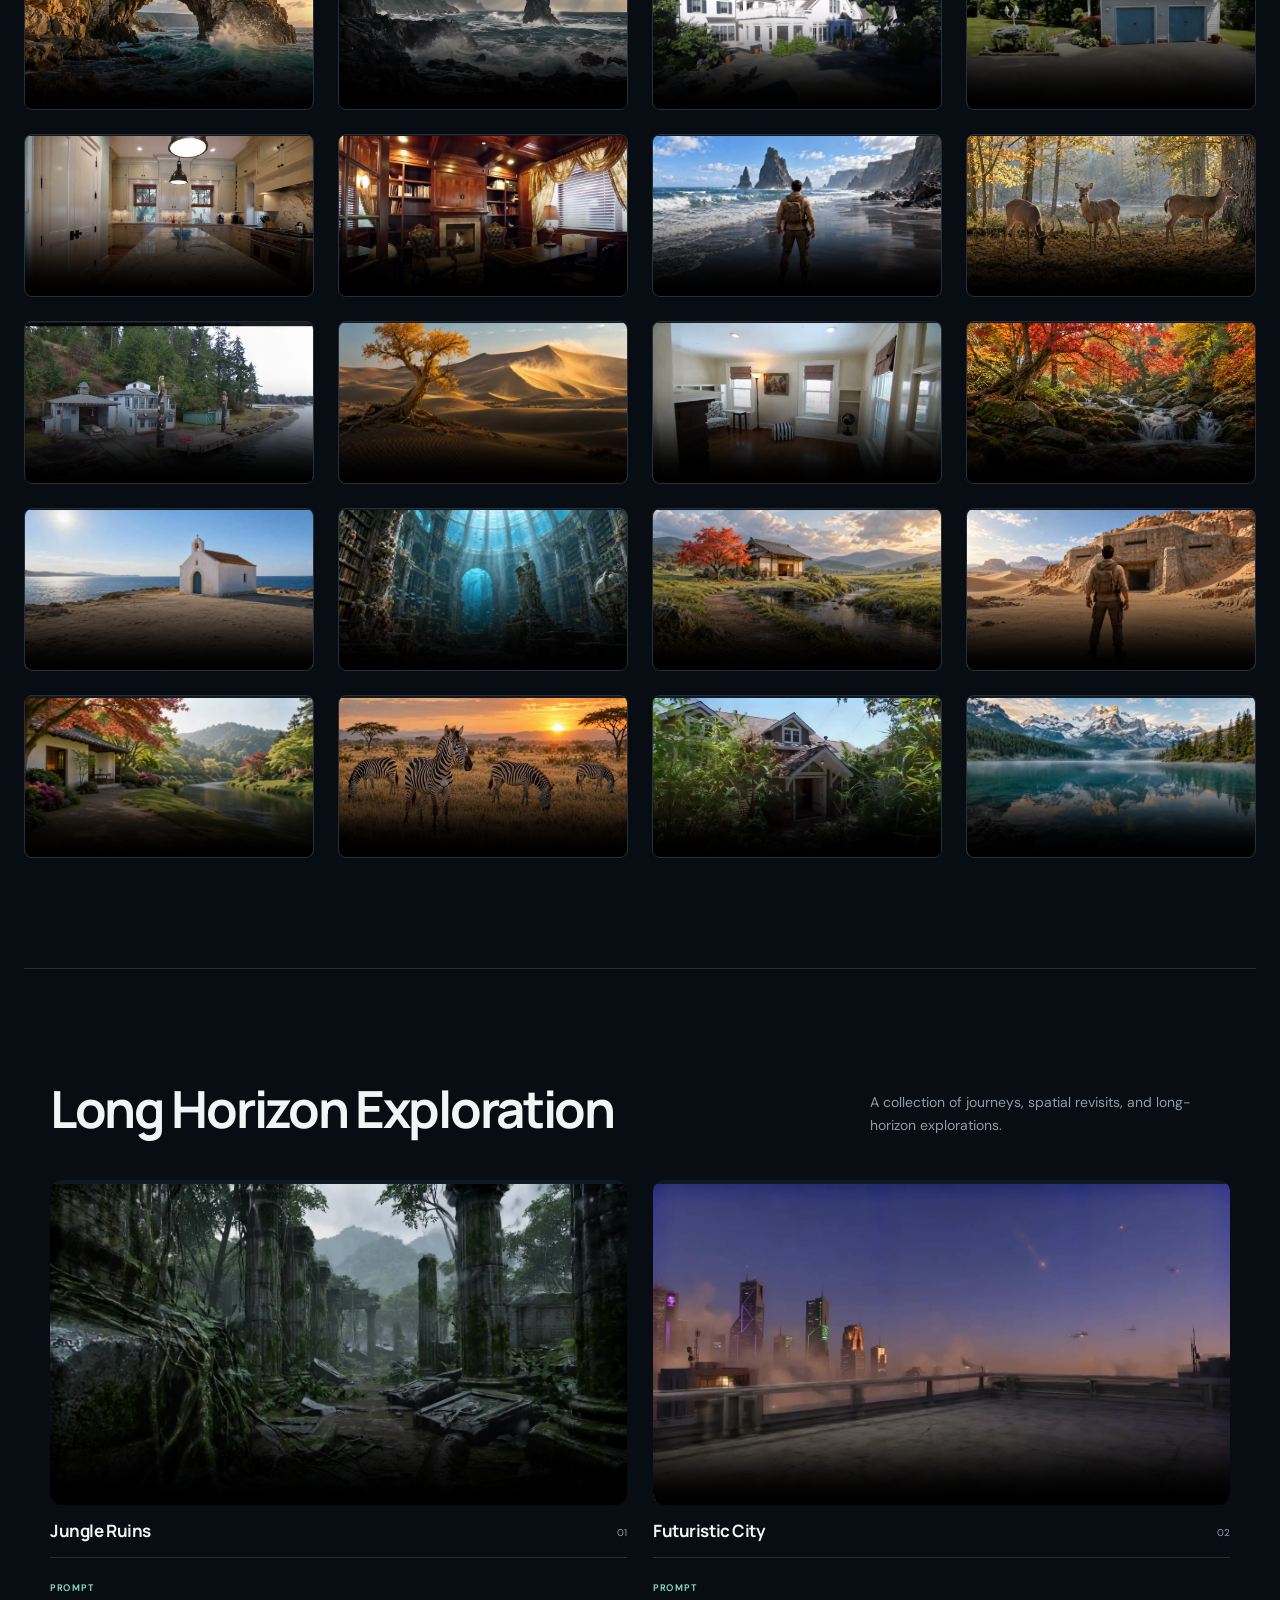
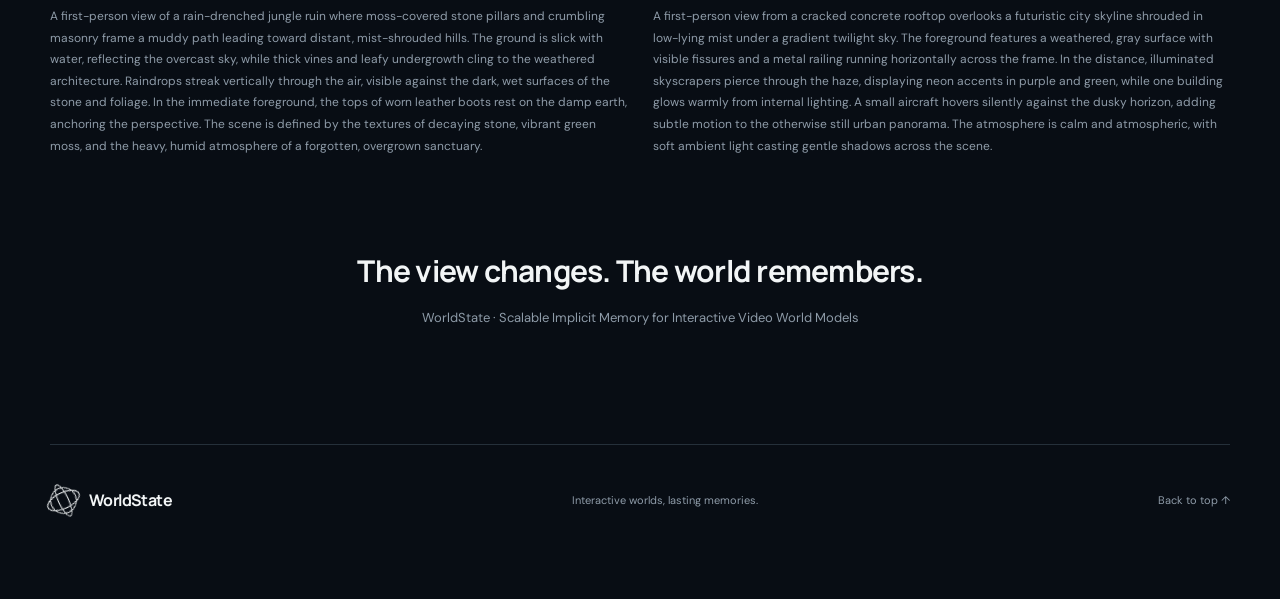
==== commit 07d54eb3: "Remove citation section and copy handler" ====
--- a/cinema.html
+++ b/cinema.html
@@ -16,7 +16,7 @@
 <script src="implicit.js?v=20260921" defer></script>
 <script src="video-preload.js?v=20260926-sandbox" defer></script>
 <script src="video-loops.js?v=20260926-loading-count" defer></script>
-<script src="app.js?v=20260926-long-heading" defer></script>
+<script src="app.js?v=20260926-no-citation" defer></script>
 </head>
 <body>
 <div id="app"></div>
